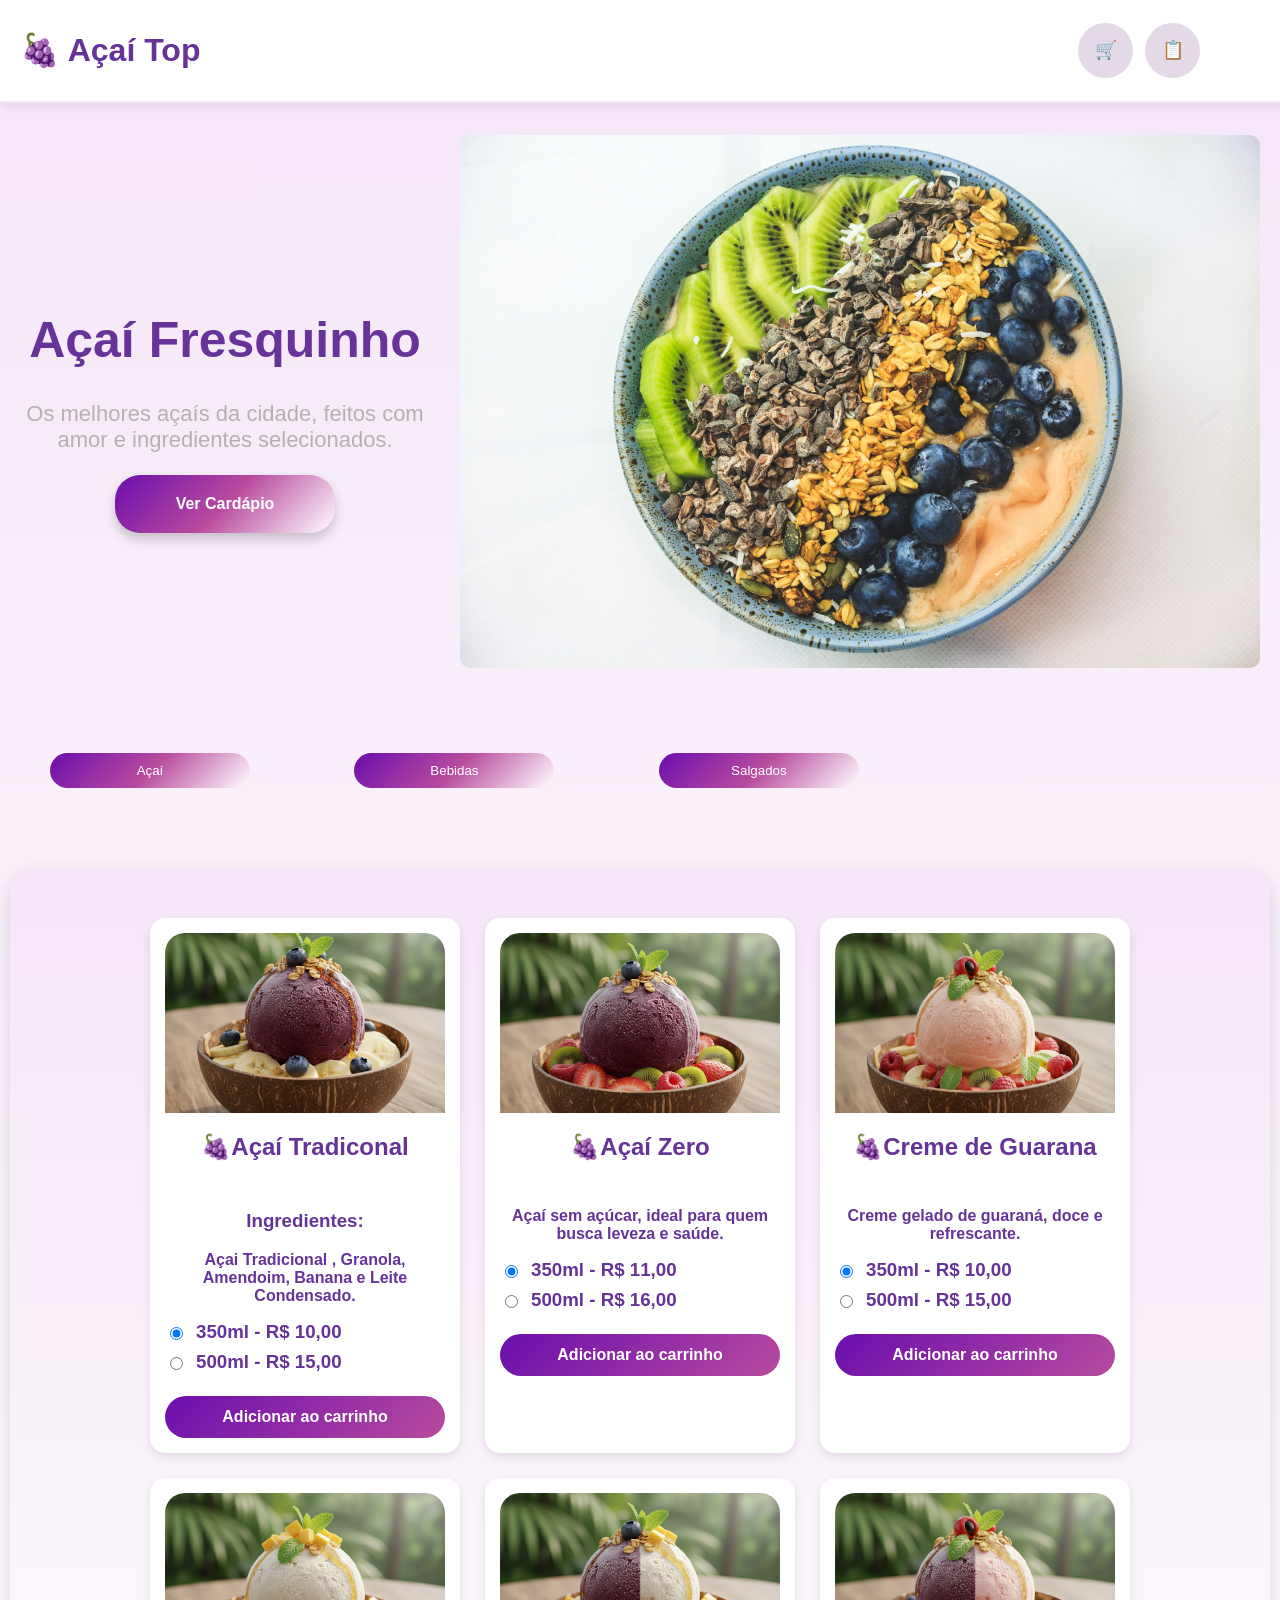
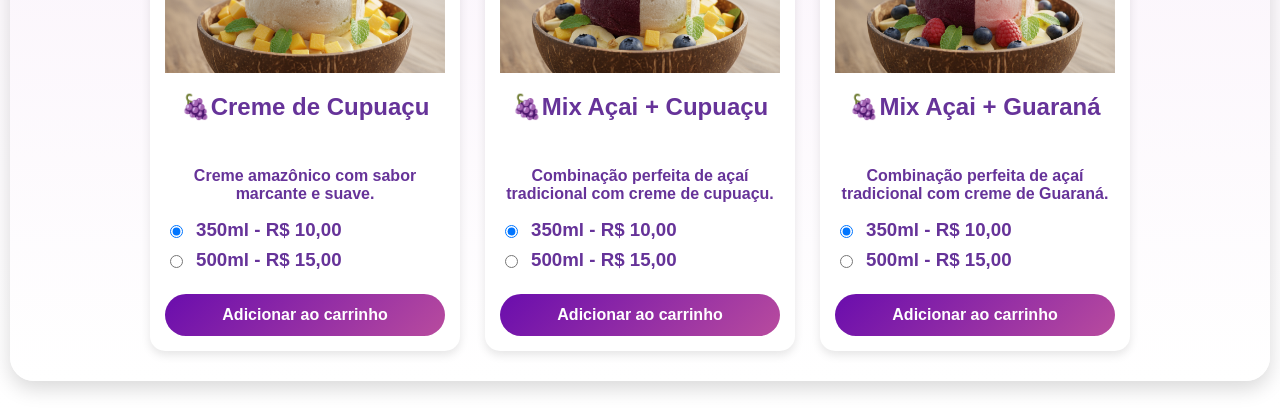
==== index.html @ 395ba673 "cod" ====
<!DOCTYPE html>
<html lang="pt-BR">
<head>
    <meta charset="UTF-8">
    <meta name="viewport" content="width=device-width, initial-scale=1.0">
    <title>Açaí Top</title>

    <!-- CSS -->
    <link rel="stylesheet" href="style.css">
</head>
<body>

    <!-- TOPO -->
    <header id="topo">
        <h1 class="titulo">🍇 Açaí Top</h1>

        <div class="acoes">
            <button>🛒</button>
            <button>📋</button>
        </div>
    </header>

    <!-- CORPO PRINCIPAL -->
    <section class="corpo">
        <div class="texto">
            <h2>Açaí Fresquinho</h2>
            <p>Os melhores açaís da cidade, feitos com amor e ingredientes selecionados.</p>
            <a href="#cardapio-acai" class="vercardapio">
                <button class="vercardapio">Ver Cardápio</button>
            </a>
        </div>

        <img src="img/açai.jpeg" alt="Foto de tigela de Açaí">
    </section>

    <!-- BOTÕES DE CATEGORIA -->
    <section class="buts">
        <button class="but1" id="btn-acai">Açaí</button>
        <button class="but2">Bebidas</button>
        <button class="but3">Salgados</button>
    </section>

    <!-- CARDÁPIO DE AÇAÍ -->
    <section id="cardapio-acai" class="cardapio">

    <!-- Container geral -->
    <div class="lista-acai">   

        <!--Açai tradicional-->
        <div class="acai-item">
        <!--Imagem no Topo-->
            <div class="cardapio-img">
                <img src="img/açaiC.png" alt="Açaí Tradicional">
            </div>

            <h2>🍇Açaí Tradiconal</h2>

            <div class="item">
                <div class="info">
                    <h3>Ingredientes:</h3>
                    <p>Açai Tradicional , Granola, Amendoim, Banana e Leite Condensado.</p>
                    
                    <div class="tamanhos">
                        <label class="opcao-tamanho">
                            <input type="radio" name="tradicional" value="350ml - R$ 10,00" checked>
                            <h3>350ml - R$ 10,00</h3>
                        </label>

                        <label class="opcao-tamanho">
                            <input type="radio" name="tradicional" value="500ml - R$ 15,00">
                            <h3>500ml - R$ 15,00</h3>
                        </label>

                        <button onclick="adicionarCarrinho()">Adicionar ao carrinho</button>
                    </div>
                </div>
            </div>
        </div>

    <!-- Açai zero -->
        <div class="acai-item">
        <!--Imagem no Topo-->
            <div class="cardapio-img">
                <img src="img/acai-zero.png" alt="Açaí zero">
            </div>

            <h2>🍇Açaí Zero</h2>

            <div class="item">
                <div class="info">
                    <p>Açaí sem açúcar, ideal para quem busca leveza e saúde.</p>
                    
                    <div class="tamanhos">
                        <label class="opcao-tamanho">
                            <input type="radio" name="acai" value="350ml - R$ 11,00" checked>
                            <h3>350ml - R$ 11,00</h3>
                        </label>

                        <label class="opcao-tamanho">
                            <input type="radio" name="acai" value="500ml - R$ 16,00">
                            <h3>500ml - R$ 16,00</h3>
                        </label>

                        <button onclick="adicionarCarrinho()">Adicionar ao carrinho</button>
                    </div>
                </div>
            </div>
        </div>

    <!--Creme de Guaraná-->
        <div class="acai-item">
        <!--Imagem no Topo-->
            <div class="cardapio-img">
                <img src="img/guarana.png" alt="--Creme de Guaraná">
            </div>

            <h2>🍇Creme de Guarana</h2>

            <div class="item">
                <div class="info">
                    <p>Creme gelado de guaraná, doce e refrescante.</p>
                    
                    <div class="tamanhos">
                        <label class="opcao-tamanho">
                            <input type="radio" name="guarana" value="350ml - R$ 10,00" checked>
                            <h3>350ml - R$ 10,00</h3>
                        </label>

                        <label class="opcao-tamanho">
                            <input type="radio" name="guarana" value="500ml - R$ 15,00">
                            <h3>500ml - R$ 15,00</h3>
                        </label>

                        <button onclick="adicionarCarrinho()">Adicionar ao carrinho</button>
                    </div>
                </div>
            </div>
        </div>
    <!--Creme de Cupuaçu-->
        <div class="acai-item">
        <!--Imagem no Topo-->
            <div class="cardapio-img">
                <img src="img/cupuaçu.png" alt="--Creme de Cupuaçu">
            </div>

            <h2>🍇Creme de Cupuaçu</h2>

            <div class="item">
                <div class="info">
                    <p>Creme amazônico com sabor marcante e suave.</p>
                    
                    <div class="tamanhos">
                        <label class="opcao-tamanho">
                            <input type="radio" name="cupuaçu" value="350ml - R$ 10,00" checked>
                            <h3>350ml - R$ 10,00</h3>
                        </label>

                        <label class="opcao-tamanho">
                            <input type="radio" name="cupuaçu" value="500ml - R$ 15,00">
                            <h3>500ml - R$ 15,00</h3>
                        </label>

                        <button onclick="adicionarCarrinho()">Adicionar ao carrinho</button>
                    </div>
                </div>
            </div>
        </div>

        <!--Açai + Cupuaçu-->
         <div class="acai-item">
            <!--Imagem no Topo-->
            <div class="cardapio-img">
                <img src="img/acai-cupuacu.png" alt="Açai mais Cupuaçu">
            </div>

            <h2>🍇Mix Açai + Cupuaçu</h2>

            <div class="item">
                <div class="info">
                    <p>Combinação perfeita de açaí tradicional com creme de cupuaçu.</p>
                    
                    <div class="tamanhos">
                        <label class="opcao-tamanho">
                            <input type="radio" name="acai-cupuacu" value="350ml - R$ 10,00" checked>
                            <h3>350ml - R$ 10,00</h3>
                        </label>

                        <label class="opcao-tamanho">
                            <input type="radio" name="acai-cupuacu" value="500ml - R$ 15,00">
                            <h3>500ml - R$ 15,00</h3>
                        </label>

                        <button onclick="adicionarCarrinho()">Adicionar ao carrinho</button>
                    </div>
                </div>
            </div>
        </div>

        <!--Açai + guaraná-->
        <div class="acai-item">
            <!--Imagem no Topo-->
            <div class="cardapio-img">
                <img src="img/acai-guarana.png" alt="Açai mais Guaraná">
            </div>

            <h2>🍇Mix Açai + Guaraná</h2>

            <div class="item">
                <div class="info">
                    <p>Combinação perfeita de açaí tradicional com creme de Guaraná.</p>
                    
                    <div class="tamanhos">
                        <label class="opcao-tamanho">
                            <input type="radio" name="acai-guarana" value="350ml - R$ 10,00" checked>
                            <h3>350ml - R$ 10,00</h3>
                        </label>

                        <label class="opcao-tamanho">
                            <input type="radio" name="acai-guarana" value="500ml - R$ 15,00">
                            <h3>500ml - R$ 15,00</h3>
                        </label>

                        <button onclick="adicionarCarrinho()">Adicionar ao carrinho</button>
                         </div>
                    </div>
                </div>
            </div>
         </div> 
    </section>

    <!-- JS -->
    <script src="scripts.js"></script>
</body>
</html>
---- style.css ----
body{
  margin: 0;
  padding: 0;
  font-family: Arial, Helvetica, sans-serif;
  background: linear-gradient(
        180deg,
        #f5e6f7,   /* Roxo claro */
        #ffffff   /* Branco */
    );
 }

 html {
    scroll-behavior: smooth;
}

.titulo{
    color: #663399;
    font-family: Helvetica, sans-serif;
}

/* Estiliza o topo (cabeçalho) do site */
#topo{
   
   display: flex;  /*alinhar os elementos */
   justify-content:space-between; /* Um item à esquerda e outro à direita */
   align-items: center; /* Centraliza os itens verticalmente */
   width: 100%; /* Para ocupar toda a largura da tela */
   position: fixed;  /* Mantém o topo fixo ao rolar a página */
   background-color: #ffffff;  /* Fundo branco */
   top:0;  /* Fixa no topo da tela */
   z-index: 1; /* Garante que fique acima do conteúdo */
   padding: 10px 20px;  /* Espaçamento interno vertical e lateral */
   border-bottom: 2px solid #f0e6f5; /*criar borda a baixo do elemento*/
   box-shadow: 0 2px 10px rgba(0,0,0,0.1); /*cria sombra ao redor do elemento*/
}

/* Agrupa os botões do carrinho e pedidos */
.acoes {
    display: flex;  /* Deixa os botões lado a lado */
    gap: 12px;  /* Espaço entre os botões */
    margin-right: 100px; /* Afasta os botões da borda direita */

}

/* Estiliza os botões do carrinho e pedidos */
.acoes button {
  border: none; /* Remove a borda preta */
  border-radius: 50%;  /* Deixa os botões redondos */
  width: 55px;  /* Largura do botão */
  height: 55px; /* Altura do botão */
  font-size: 18px;  /* Tamanho do ícone/emoji */
  background-color: rgba(226, 216, 231, 0.959);
}

/*ajuste para celular*/
@media (max-width: 768px) {
  .corpo {
    flex-direction: column;
  }
}

.corpo{
    margin-top: 100px; /* Afasta do topo fixo */
    padding: 20px;
    display: flex;  /* Coloca texto e imagem lado a lado */
    align-items: center;  /* Centraliza verticalmente */
    justify-content: center;/* Centraliza horizontalmente */
     gap: 30px; /* Espaço entre texto e imagem */
}

.corpo img {
    width: 100%; /* Faz a imagem ocupar 100% da largura do container */
    max-width: 800px;  /* Limita o tamanho máximo da imagem */
    display: block; /* Remove espaços extras e permite centralização */
    margin: 15px auto; /* Espaço em cima/baixo e centraliza horizontalmente */
    border-radius: 10px; /* Deixa as bordas da imagem arredondadas */
}

.texto {
    display: flex; /* Flexbox no texto */
    flex-direction: column;  /* Um item abaixo do outro */
    align-items: center; /* Centraliza horizontalmente */
    text-align: center; /* Centraliza o texto */
    font-family: Helvetica, sans-serif;
    color: #663399;
}

.corpo h2 {
  font-size: 50px;      /* Aumenta o tamanho da letra */
  font-weight: bold;   /* Deixa o texto mais forte */
  margin-bottom: 10px; /* Espaço abaixo do título */

}

@media (max-width: 768px) {
  .corpo h2 {
    font-size: 26px;
  }
}

.corpo p {
    color: rgb(184, 176, 176);
    font-size: 22px; /* Aumenta o tamanho da letra */
}

/*texto organizado no celular*/
@media (max-width: 768px) {
  .corpo p {
    font-size: 18px;
  }
}

.corpo button{
    border: none; /* Remove a borda preta */
    border-radius: 25px;  /* Deixa os botões arredondados */
    background: linear-gradient(135deg,
        #6a0dad,   /* Roxo */
        #b84b9e,   /* Rosa */
        #ffffff    /* Branco */);

    color: #fff;  /* Texto branco */
    font-size: 16px;
    font-weight: bold;  /* Texto em negrito */
    cursor: pointer;   /* Mãozinha ao passar o mouse */
    box-shadow: 0 6px 12px rgba(0,0,0,0.2); /* Sombra */
    transition: transform 0.2s, box-shadow 0.2s; /* Animação suave */
    padding: 20px 50px;   /* AUMENTA o tamanho do botão */
    min-width: 220px;    /* Largura mínima */
    
}

.buts {
    flex-wrap: wrap; /* Quebra linha no celular */
}

/* Estilo dos botões principais (Açaí, Bebidas e Salgados) */
.but1, .but2, .but3{
    height: 35px;   /* Define a altura do botão */
    width: 200px;   /* Define a largura do botão */
    border-radius: 20px; /* Deixa as bordas arredondadas */

    /* Cria um fundo */
    background: linear-gradient(135deg,
        #6a0dad,   /* Roxo */
        #b84b9e,   /* Rosa */
        #ffffff    /* Branco */);

    border: none;    /* Remove a borda padrão do botão */
    color: #ffffff; /* Cor do texto (branco) */
    margin: 50px;  /* Espaçamento externo ao redor do botão */
    cursor: pointer;  /* Muda o cursor para "mãozinha" ao passar o mouse */
}

/* Efeito quando o mouse passa por cima dos botões */

.corpo button:hover,
.but1:hover,
.but2:hover,
.but3:hover {

    transform: scale(1.05); /*Aumenta o tamanho do botão*/
    box-shadow: 0 10px 18px rgba(0,0,0,0.25); /*Cria uma sombra mais forte ao passar o mouse*/
}

/* Estilo da área do cardápio */

.cardapio {
    width: 100%;
    margin-top: 30px;   /* Espaço acima do cardápio */
    padding: 30px;   /* Espaço interno (respiro) */
    max-width: 1200px;    /* Largura máxima do cardápio */
    background-color: #ffffff;  /* Fundo branco */
    border-radius: 24px;    /* Bordas arredondadas */
    box-shadow: 0 8px 20px rgba(0,0,0,0.15);    /* Sombra suave ao redor do cardápio */
    margin: 30px auto;

     background: linear-gradient(
        180deg,
        #f5e6f7,   /* Roxo claro */
        #ffffff   /* Branco */
    );
}

/* Título do cardápio */

.cardapio h2 {
    text-align: center; /* Centraliza o texto */
    color: #663399;  /* Cor roxa */
    margin-bottom: 30px;     /* Espaço abaixo do título */
}

/* Container do item (imagem + informações) */
.item {
    display: flex;  /* Organiza os elementos lado a lado */
    gap: 30px;   /* Espaço entre imagem e texto */
    flex-wrap: wrap; /* Permite quebrar linha em telas pequenas */
}

/* Imagem do produto */
.item img {
    width: 280px; /* Largura da imagem */
    border-radius: 15px;   /* Bordas arredondadas da imagem */
}

/* Texto das opções (350ml / 500ml) */
.tamanhos {
    display: flex; /* Usa flexbox */
    flex-direction: column; /* Organiza os itens em coluna */
    gap: 8px;   /* Espaço entre as opções */
    text-align: left;   /* Alinha o texto à esquerda */
}

.tamanhos label {
    font-size: 16px;  /* Tamanho da fonte */
    color: #663399;  /* Cor roxa */
    cursor: pointer;  /* Mãozinha ao passar o mouse */
}

/* Botão "Adicionar ao carrinho" */ 

.tamanhos button {
    margin-top: 15px; /* Espaço acima do botão */
    border: none; /* Remove borda padrão */
    border-radius: 25px; /* Bordas bem arredondadas */
    padding: 12px 25px;  /* Espaçamento interno */

    /* Fundo em degradê roxo/rosa */
    background: linear-gradient(135deg, #6a0dad, #b84b9e);

    color: white;  /* Texto branco */
    font-size: 16px;  /* Tamanho da fonte */
    font-weight: bold; /* Texto em negrito */
    cursor: pointer; /* Mãozinha ao passar o mouse */
}

/* Efeito hover do botão "Adicionar ao carrinho" */

.tamanhos button:hover {
    transform: scale(1.05); /* Aumenta levemente o botão ao passar o mouse */
}

/* Alinha o radio button ao lado do texto */

.opcao-tamanho {
    display: flex; /* Coloca itens lado a lado */
    align-items: center;   /* Centraliza verticalmente */
    gap: 10px;  /* Espaço entre a bolinha e o texto */
}

/* Remove margem padrão do h3 */

.opcao-tamanho h3{
    margin: 0;
}

.cardapio-img {
    width: 100%;    /* Ocupa toda a largura */
    height: 180px;    /* Altura do topo */
    overflow: hidden; /* Corta o excesso da imagem */
    border-radius: 20px 20px 0 0; /* Bordas só em cima */
    
}

.cardapio-img img {
    width: 100%;    /* Estica na horizontal */
    height: 100%;  /* Estica na vertical */
    object-fit: cover; /* Preenche sem distorcer */
    display: block;
    
}

.lista-acai {
    grid-template-columns: repeat(auto-fit, minmax(280px,1fr)); 
    gap: 25px; /*espaço em cima, baixo, esquerda e direita*/
    margin-top: 20px;
    display: flex;
    flex-wrap: wrap;      /* quebra linha */
    justify-content: center;

}

.acai-item {
    width: 280px;  /* controla quantos cabem por linha */
    background-color: #ffffff;
    border-radius: 15px;
    padding: 15px;

    text-align: center;
    color: #663399;
    font-weight: bold;
   
    box-shadow: 0 4px 10px rgba(0,0,0,0.1);
    transition: transform 0.2s;
}


.acai-item:hover {
    transform: scale(1.05);
}

/*ajuste para celular*/
@media (max-width: 768px) {
    .lista-acai {
        grid-template-columns: 1fr;
    }
}
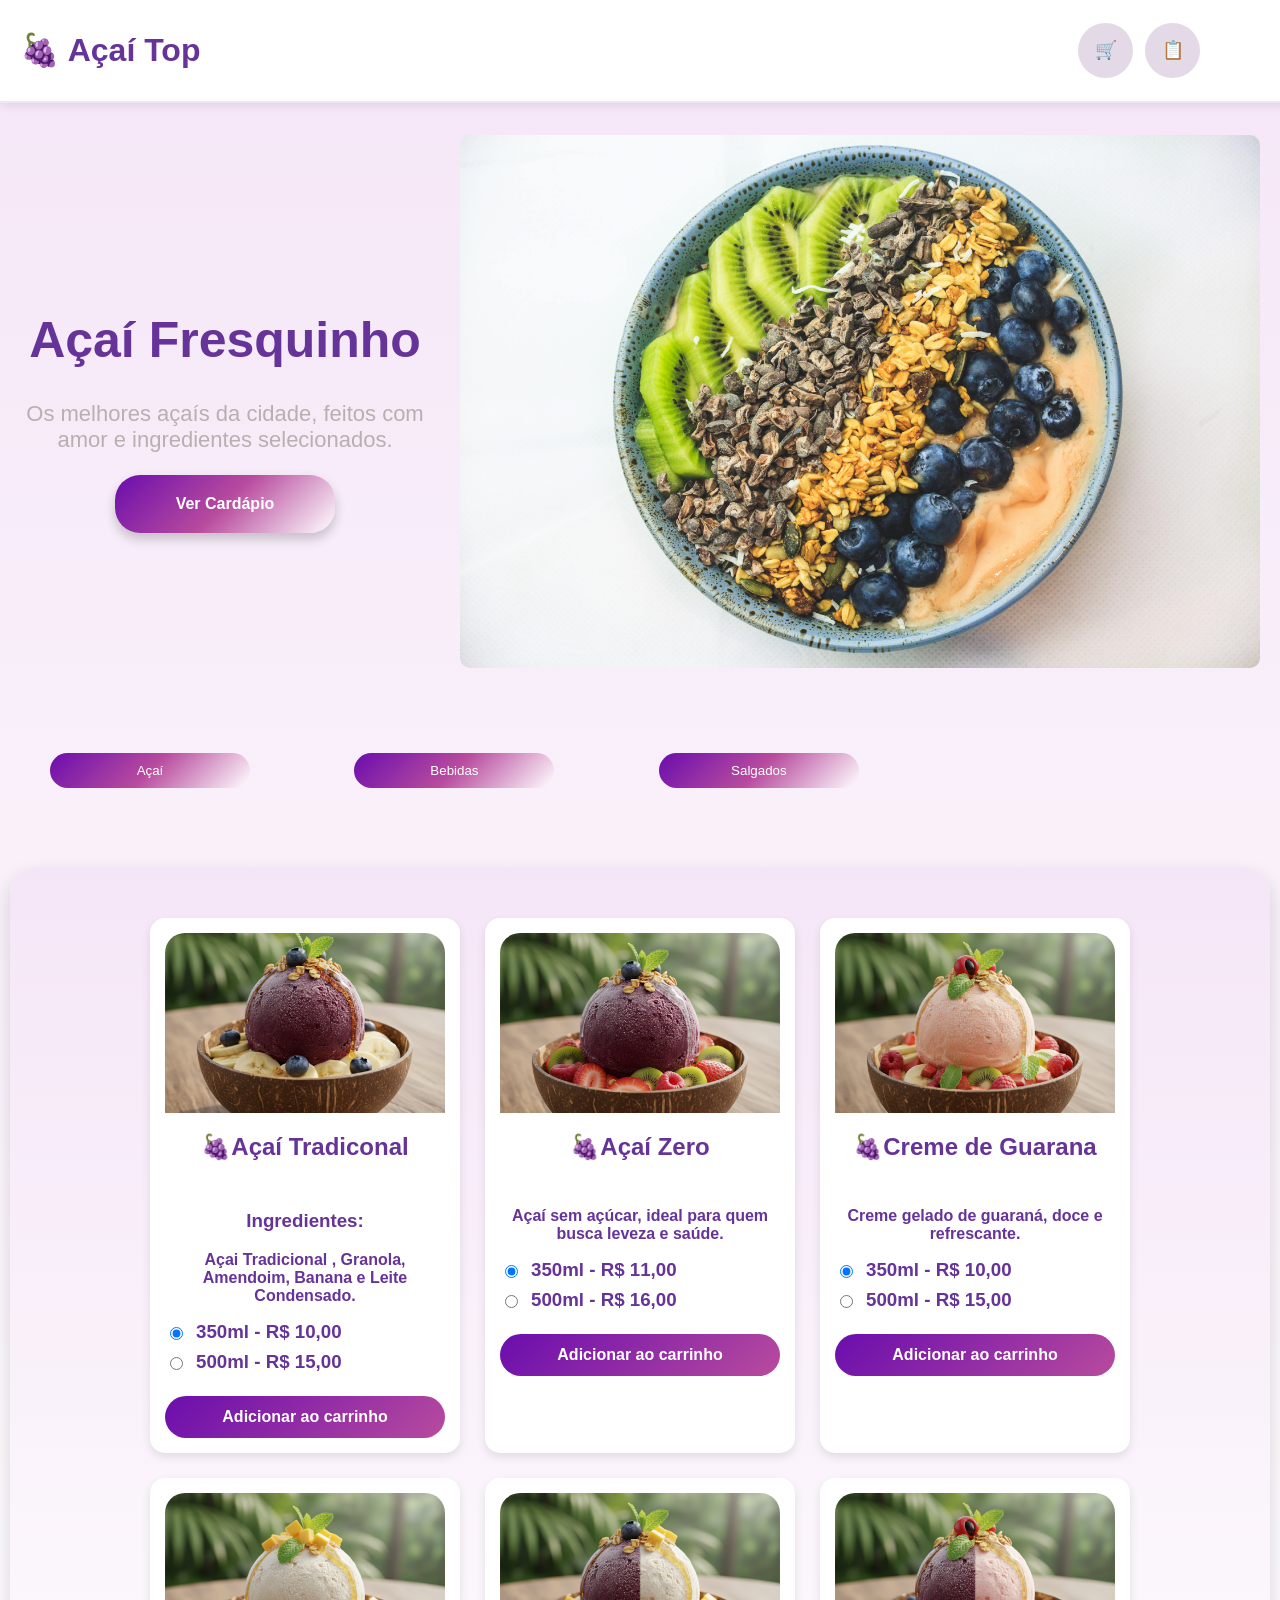
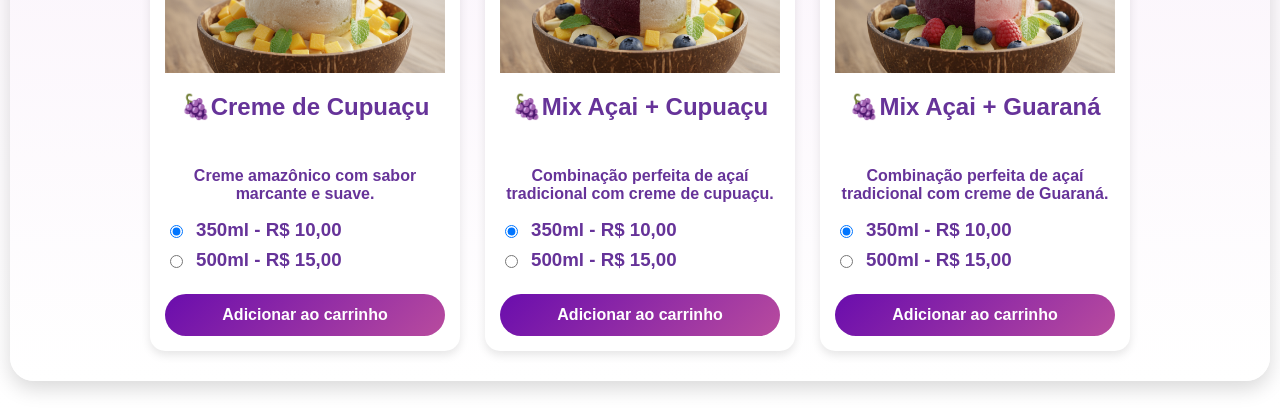
==== commit bdfe9831: "ad" ====
--- a/index.html
+++ b/index.html
@@ -25,9 +25,9 @@
         <div class="texto">
             <h2>Açaí Fresquinho</h2>
             <p>Os melhores açaís da cidade, feitos com amor e ingredientes selecionados.</p>
-            <a href="#cardapio-acai" class="vercardapio">
-                <button class="vercardapio">Ver Cardápio</button>
-            </a>
+          <button id="btn-ver-cardapio" class="vercardapio">
+             Ver Cardápio
+          </button>
         </div>
 
         <img src="img/açai.jpeg" alt="Foto de tigela de Açaí">
@@ -36,7 +36,7 @@
     <!-- BOTÕES DE CATEGORIA -->
     <section class="buts">
         <button class="but1" id="btn-acai">Açaí</button>
-        <button class="but2">Bebidas</button>
+        <button class="but2" id="btn-bebidas">Bebidas</button>
         <button class="but3">Salgados</button>
     </section>
 
@@ -111,7 +111,7 @@
         <div class="acai-item">
         <!--Imagem no Topo-->
             <div class="cardapio-img">
-                <img src="img/guarana.png" alt="--Creme de Guaraná">
+                <img src="img/creme-guarana.png" alt="--Creme de Guaraná">
             </div>
 
             <h2>🍇Creme de Guarana</h2>
@@ -225,8 +225,180 @@
                     </div>
                 </div>
             </div>
-         </div> 
     </section>
+    
+<!-- CARDÁPIO DE BEBIDAS -->
+<section id="cardapio-bebidas" class="cardapio" style="display: none;">
+
+    <h2>🥤 Bebidas</h2>
+
+    <div class="lista-acai">
+
+        <!-- Coca-Cola -->
+        <div class="acai-item">
+            <div class="cardapio-img">
+                <img src="img/coca.png" alt="Coca-Cola">
+            </div>
+
+            <h2>🥤 Coca-Cola</h2>
+
+            <div class="tamanhos">
+                <label class="opcao-tamanho">
+                    <input type="radio" name="coca" value="Coca-Cola - R$ 6,00" checked>
+                    <h3>Coca-Cola - R$ 6,00</h3>
+                </label>
+                
+                <button onclick="adicionarCarrinhoBebida('coca')">
+                    Adicionar ao carrinho
+                </button>
+            </div>
+        </div>
+
+         <!-- Guaraná -->
+          <div class="acai-item">
+            <div class="cardapio-img">
+                <img src="img/guarana.png" alt="Guaraná">
+            </div>
+
+            <h2>Guaraná</h2>
+
+            <div class="tamanhos">
+                 <label class="opcao-tamanho">
+                    <input type="radio" name="guarana-bebida" value="Guaraná - R$ 6,00">
+                    <h3>Lata 350ml- R$ 6,00</h3>
+                </label>
+
+                <button onclick="adicionarCarrinhoBebida('guarana-bebida')">
+                    Adicionar ao carrinho
+                </button>
+            </div>
+          </div>
+
+        <!-- Fanta Uva -->
+          <div class="acai-item">
+                <div class="cardapio-img">
+                    <img src="img/fanta-uva.png" alt="Fanta Uva">
+                </div>
+          
+
+          <h2>Fanta Uva</h2>
+
+          <div class="tamanhos">
+              <label class="opcao-tamanho">
+                    <input type="radio" name="fanta" value="Fanta Uva - R$ 6,00">
+                    <h3>Fanta Uva - R$ 6,00</h3>
+                </label>
+
+                <button onclick="adicionarCarrinhoBebida('fanta')">
+                    Adicionar ao carrinho
+                </button>
+            </div>
+        </div>
+
+        <!-- Pepsi -->
+        <div class="acai-item">
+            <div class="cardapio-img">
+                <img src="img/pepsi.png" alt="Pepsi">
+            </div>
+
+            <h2>Pepsi</h2>
+
+            <div class="tamanhos">
+                <label class="opcao-tamanho">
+                    <input type="radio" name="refrigerante" value="Pepsi - R$ 6,00">
+                    <h3>Pepsi - R$ 6,00</h3>
+                </label>
+
+                <button onclick="adicionarCarrinhoBebida('pepsi')">
+                    Adicionar ao carrinho
+                </button>
+            </div>
+        </div>
+
+    
+    <!-- Suco de Manga -->
+        <div class="acai-item">
+            <div class="cardapio-img">
+                <img src="img/manga.png" alt="Suco de Manga">
+            </div>
+
+            <h2>Suco de Manga</h2>
+
+            <div class="tamanhos">
+                <label class="opcao-tamanho">
+                    <input type="radio" name="manga" value="Suco de Manga - R$ 8,00" checked>
+                    <h3>300ml - R$ 8,00</h3>
+                </label>
+
+                <button onclick="adicionarCarrinhoBebida('manga')">
+                    Adicionar ao carrinho
+                </button>
+            </div>
+        </div>
+
+        <!-- Suco de Goiaba -->
+        <div class="acai-item">
+            <div class="cardapio-img">
+                <img src="img/goiaba.png" alt="Suco de Goiaba">
+            </div>
+
+            <h2>Suco de Goiaba</h2>
+
+            <div class="tamanhos">
+                <label class="opcao-tamanho">
+                    <input type="radio" name="goiaba" value="Suco de Goiaba - R$ 8,00" checked>
+                    <h3>300ml - R$ 8,00</h3>
+                </label>
+
+                <button onclick="adicionarCarrinhoBebida('goiaba')">
+                    Adicionar ao carrinho
+                </button>
+            </div>
+        </div>
+
+        <!-- Suco de Maracujá -->
+        <div class="acai-item">
+            <div class="cardapio-img">
+                <img src="img/maracuja.png" alt="Suco de Maracujá">
+            </div>
+
+            <h2>Suco de Maracujá</h2>
+
+            <div class="tamanhos">
+                <label class="opcao-tamanho">
+                    <input type="radio" name="maracuja" value="Suco de Maracujá - R$ 8,00" checked>
+                    <h3>300ml - R$ 8,00</h3>
+                </label>
+
+                <button onclick="adicionarCarrinhoBebida('maracuja')">
+                    Adicionar ao carrinho
+                </button>
+            </div>
+        </div>
+
+        <!-- Suco de Acerola -->
+        <div class="acai-item">
+            <div class="cardapio-img">
+                <img src="img/acerola.png" alt="Suco de Acerola">
+            </div>
+
+            <h2>Suco de Acerola</h2>
+
+            <div class="tamanhos">
+                <label class="opcao-tamanho">
+                    <input type="radio" name="acerola" value="Suco de Acerola - R$ 8,00" checked>
+                    <h3>300ml - R$ 8,00</h3>
+                </label>
+
+                <button onclick="adicionarCarrinhoBebida('acerola')">
+                    Adicionar ao carrinho
+                </button>
+            </div>
+        </div>
+    </div>
+</section>
+
+    
 
     <!-- JS -->
     <script src="scripts.js"></script>
--- a/style.css
+++ b/style.css
@@ -270,7 +270,6 @@
 }
 
 .lista-acai {
-    grid-template-columns: repeat(auto-fit, minmax(280px,1fr)); 
     gap: 25px; /*espaço em cima, baixo, esquerda e direita*/
     margin-top: 20px;
     display: flex;
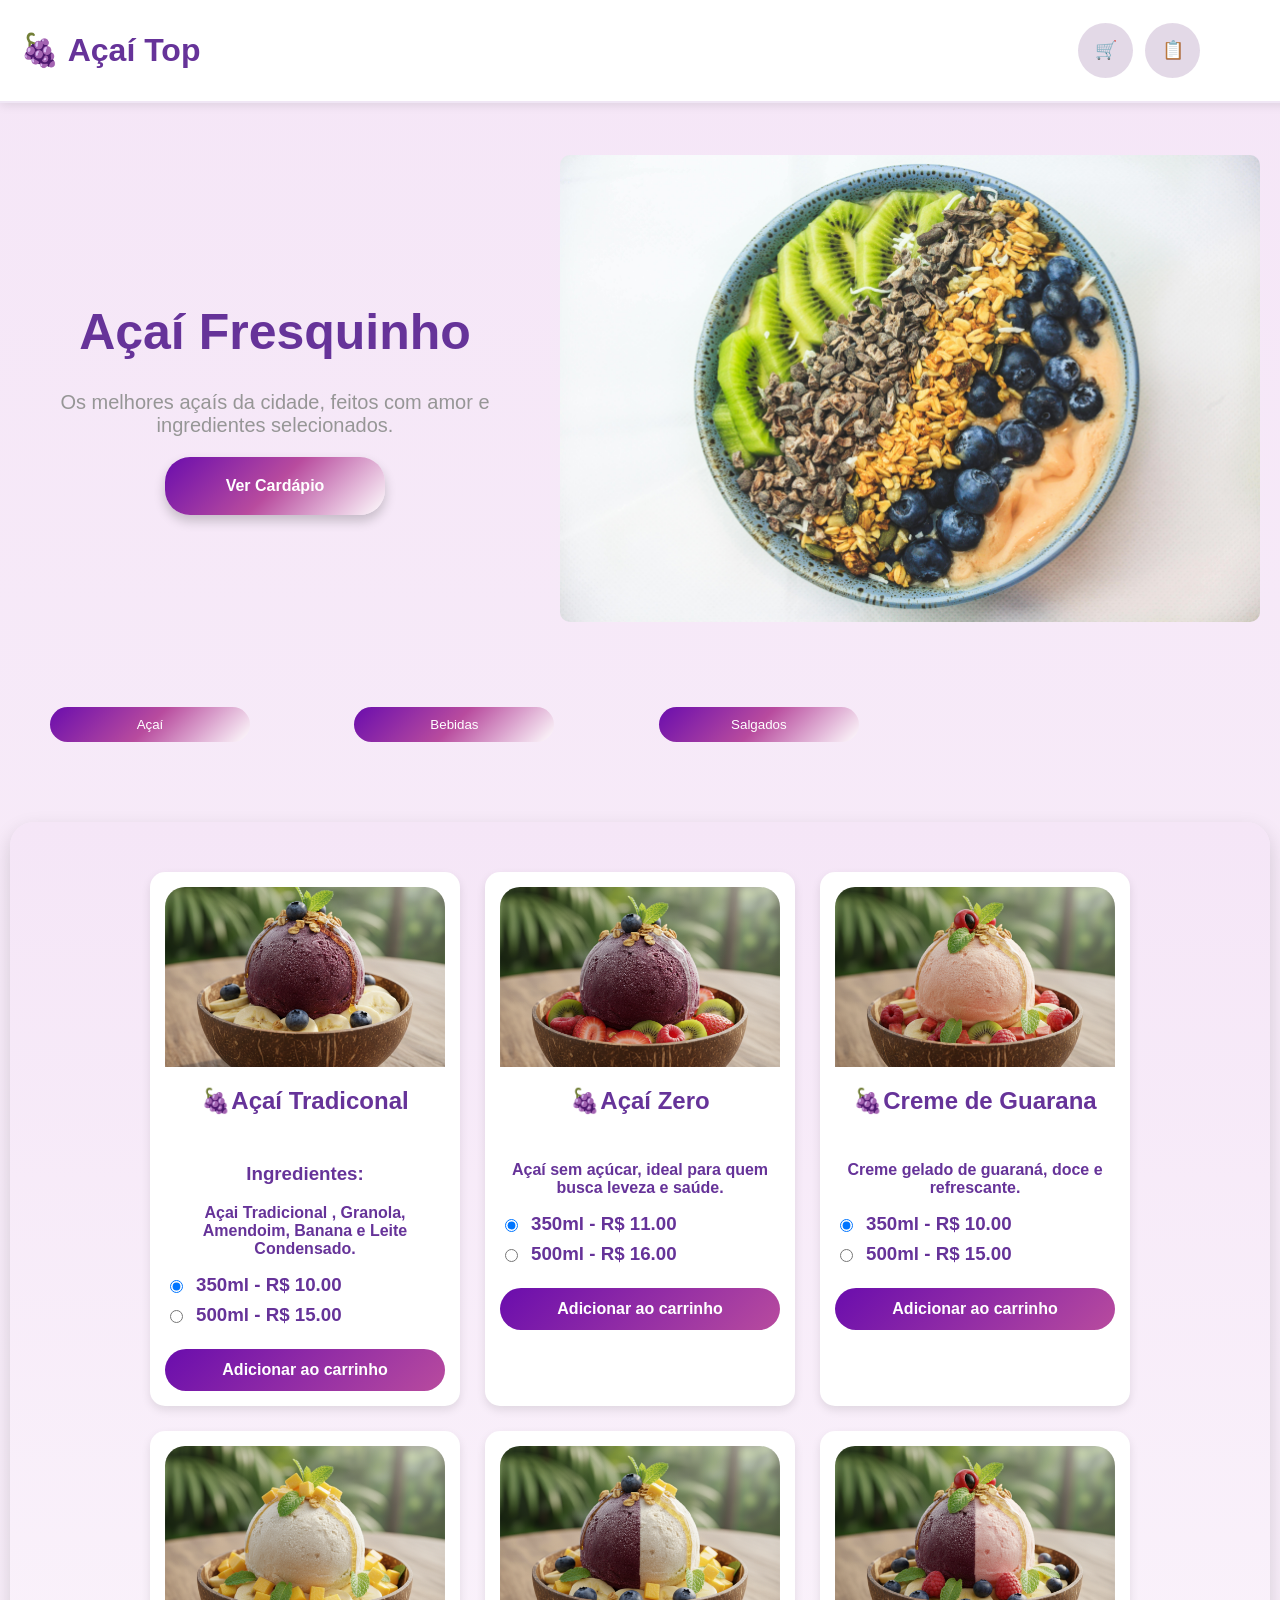
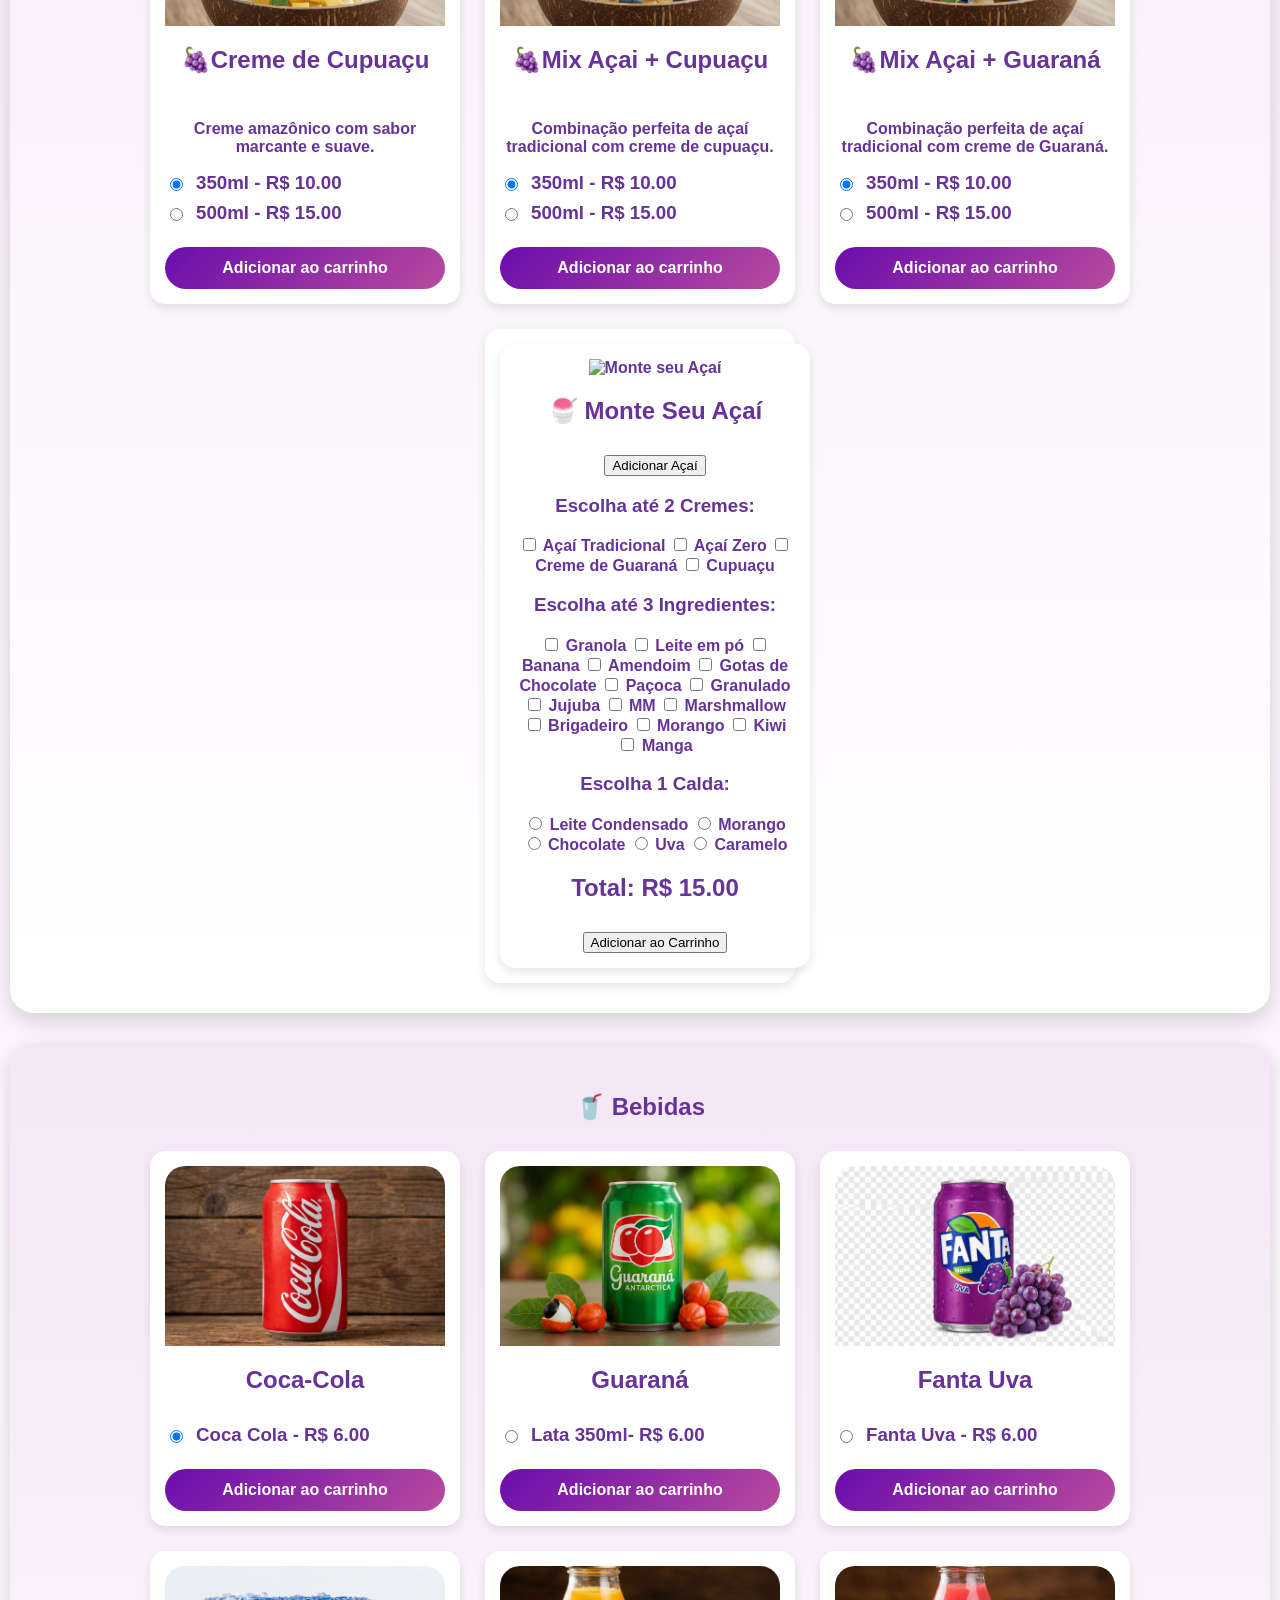
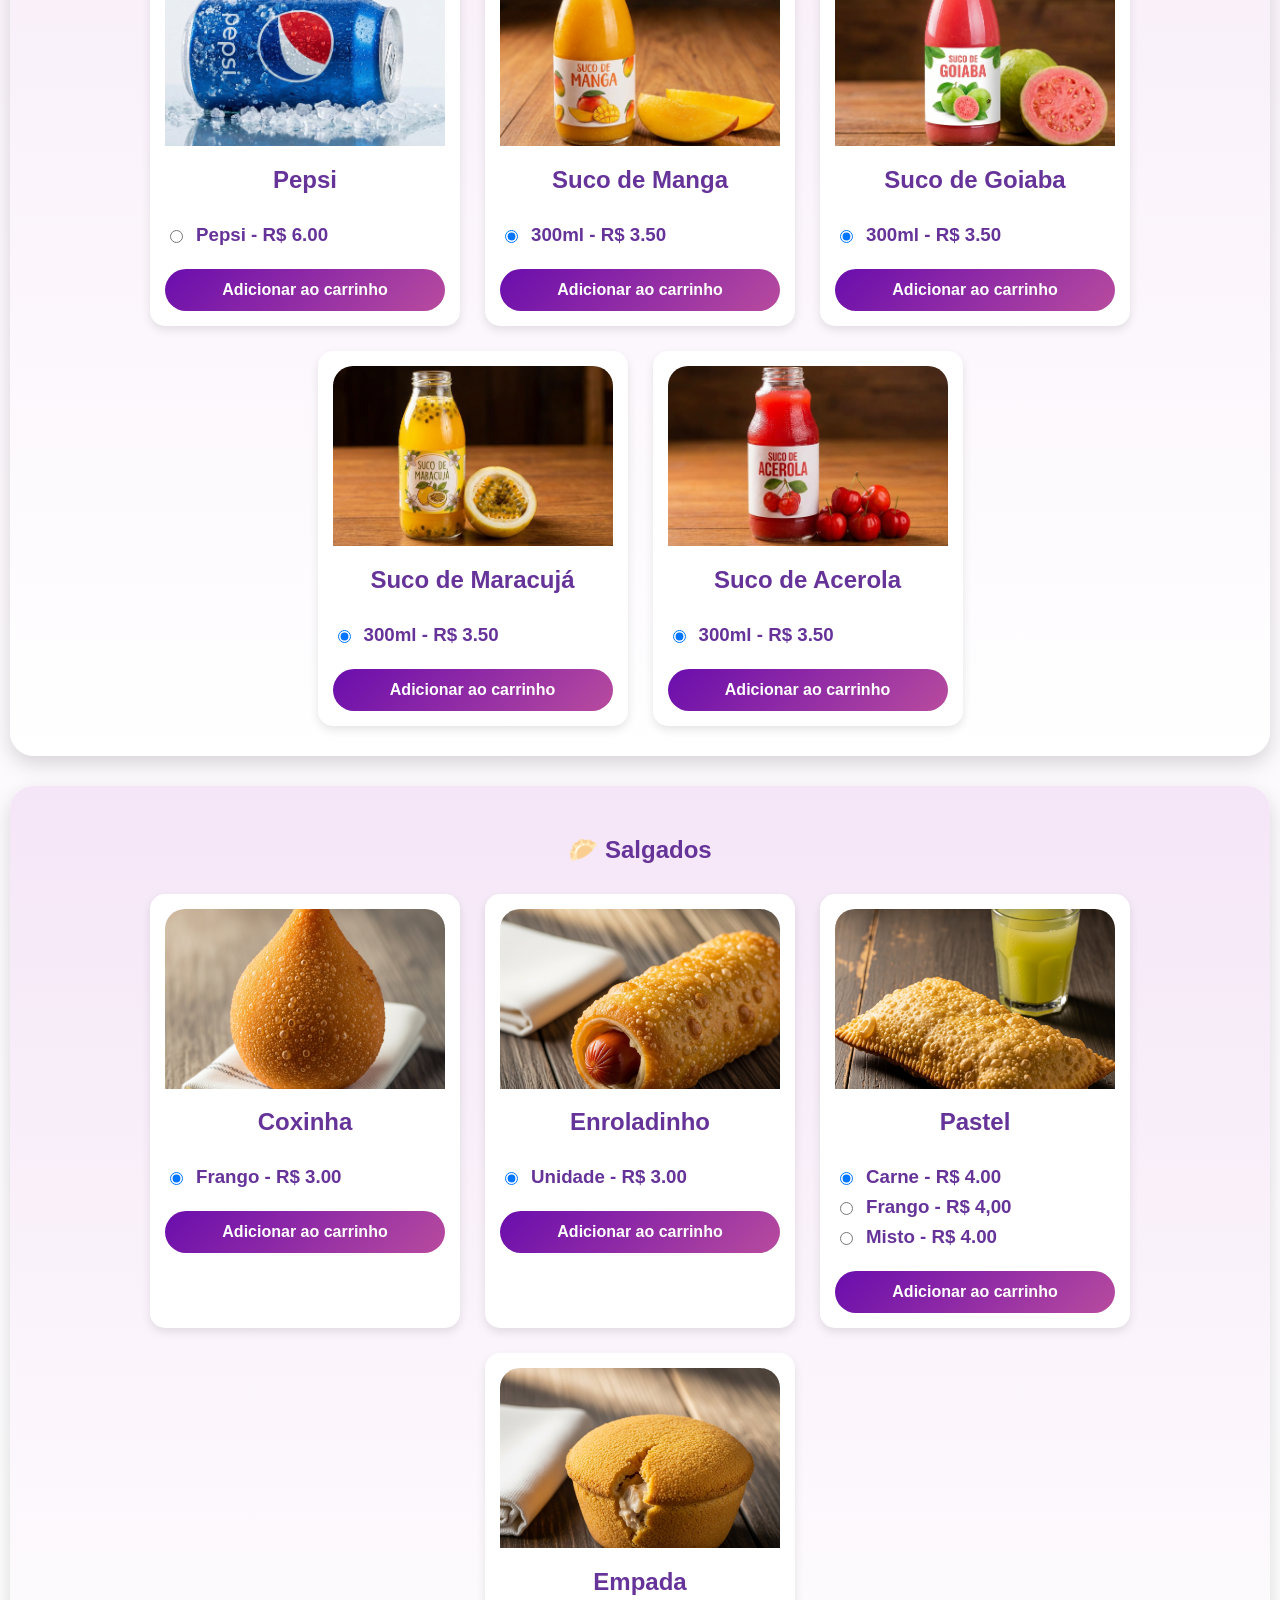
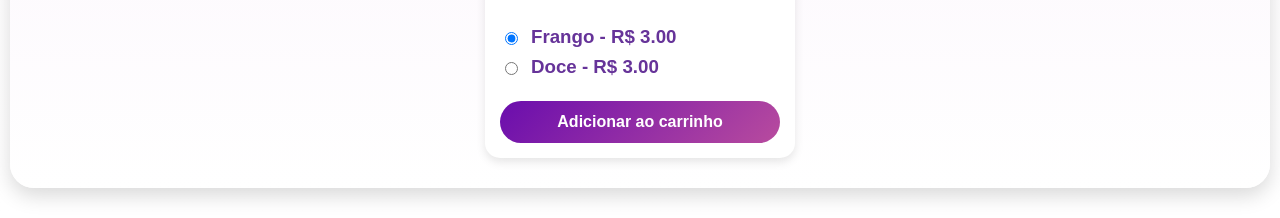
==== commit 9f3fd92d: "ad" ====
--- a/index.html
+++ b/index.html
@@ -15,7 +15,7 @@
         <h1 class="titulo">🍇 Açaí Top</h1>
 
         <div class="acoes">
-            <button>🛒</button>
+           <a href="carrinho.html" class="bnt-carrinho"><button>🛒</button></a>
             <button>📋</button>
         </div>
     </header>
@@ -25,9 +25,10 @@
         <div class="texto">
             <h2>Açaí Fresquinho</h2>
             <p>Os melhores açaís da cidade, feitos com amor e ingredientes selecionados.</p>
-          <button id="btn-ver-cardapio" class="vercardapio">
-             Ver Cardápio
-          </button>
+         <button id="btn-ver-cardapio">
+            Ver Cardápio
+        </button>
+
         </div>
 
         <img src="img/açai.jpeg" alt="Foto de tigela de Açaí">
@@ -37,7 +38,7 @@
     <section class="buts">
         <button class="but1" id="btn-acai">Açaí</button>
         <button class="but2" id="btn-bebidas">Bebidas</button>
-        <button class="but3">Salgados</button>
+       <button class="but3" id="btn-salgados">Salgados</button>
     </section>
 
     <!-- CARDÁPIO DE AÇAÍ -->
@@ -47,7 +48,7 @@
     <div class="lista-acai">   
 
         <!--Açai tradicional-->
-        <div class="acai-item">
+        <div class="produto-item">
         <!--Imagem no Topo-->
             <div class="cardapio-img">
                 <img src="img/açaiC.png" alt="Açaí Tradicional">
@@ -62,23 +63,23 @@
                     
                     <div class="tamanhos">
                         <label class="opcao-tamanho">
-                            <input type="radio" name="tradicional" value="350ml - R$ 10,00" checked>
-                            <h3>350ml - R$ 10,00</h3>
-                        </label>
-
-                        <label class="opcao-tamanho">
-                            <input type="radio" name="tradicional" value="500ml - R$ 15,00">
-                            <h3>500ml - R$ 15,00</h3>
-                        </label>
-
-                        <button onclick="adicionarCarrinho()">Adicionar ao carrinho</button>
+                            <input type="radio" name="tradicional" value="350ml - R$ 10.00" checked>
+                            <h3>350ml - R$ 10.00</h3>
+                        </label>
+
+                        <label class="opcao-tamanho">
+                            <input type="radio" name="tradicional" value="500ml - R$ 15.00">
+                            <h3>500ml - R$ 15.00</h3>
+                        </label>
+
+                        <button onclick="adicionarCarrinho(this)">Adicionar ao carrinho</button>
                     </div>
                 </div>
             </div>
         </div>
 
     <!-- Açai zero -->
-        <div class="acai-item">
+        <div class="produto-item">
         <!--Imagem no Topo-->
             <div class="cardapio-img">
                 <img src="img/acai-zero.png" alt="Açaí zero">
@@ -92,23 +93,23 @@
                     
                     <div class="tamanhos">
                         <label class="opcao-tamanho">
-                            <input type="radio" name="acai" value="350ml - R$ 11,00" checked>
-                            <h3>350ml - R$ 11,00</h3>
-                        </label>
-
-                        <label class="opcao-tamanho">
-                            <input type="radio" name="acai" value="500ml - R$ 16,00">
-                            <h3>500ml - R$ 16,00</h3>
-                        </label>
-
-                        <button onclick="adicionarCarrinho()">Adicionar ao carrinho</button>
+                            <input type="radio" name="acai" value="350ml - R$ 11.00" checked>
+                            <h3>350ml - R$ 11.00</h3>
+                        </label>
+
+                        <label class="opcao-tamanho">
+                            <input type="radio" name="acai" value="500ml - R$ 16.00">
+                            <h3>500ml - R$ 16.00</h3>
+                        </label>
+
+                        <button onclick="adicionarCarrinho(this)">Adicionar ao carrinho</button>
                     </div>
                 </div>
             </div>
         </div>
 
     <!--Creme de Guaraná-->
-        <div class="acai-item">
+        <div class="produto-item">
         <!--Imagem no Topo-->
             <div class="cardapio-img">
                 <img src="img/creme-guarana.png" alt="--Creme de Guaraná">
@@ -122,22 +123,22 @@
                     
                     <div class="tamanhos">
                         <label class="opcao-tamanho">
-                            <input type="radio" name="guarana" value="350ml - R$ 10,00" checked>
-                            <h3>350ml - R$ 10,00</h3>
-                        </label>
-
-                        <label class="opcao-tamanho">
-                            <input type="radio" name="guarana" value="500ml - R$ 15,00">
-                            <h3>500ml - R$ 15,00</h3>
-                        </label>
-
-                        <button onclick="adicionarCarrinho()">Adicionar ao carrinho</button>
+                            <input type="radio" name="guarana" value="350ml - R$ 10.00" checked>
+                            <h3>350ml - R$ 10.00</h3>
+                        </label>
+
+                        <label class="opcao-tamanho">
+                            <input type="radio" name="guarana" value="500ml - R$ 15.00">
+                            <h3>500ml - R$ 15.00</h3>
+                        </label>
+
+                        <button onclick="adicionarCarrinho(this)">Adicionar ao carrinho</button>
                     </div>
                 </div>
             </div>
         </div>
     <!--Creme de Cupuaçu-->
-        <div class="acai-item">
+        <div class="produto-item">
         <!--Imagem no Topo-->
             <div class="cardapio-img">
                 <img src="img/cupuaçu.png" alt="--Creme de Cupuaçu">
@@ -151,23 +152,23 @@
                     
                     <div class="tamanhos">
                         <label class="opcao-tamanho">
-                            <input type="radio" name="cupuaçu" value="350ml - R$ 10,00" checked>
-                            <h3>350ml - R$ 10,00</h3>
-                        </label>
-
-                        <label class="opcao-tamanho">
-                            <input type="radio" name="cupuaçu" value="500ml - R$ 15,00">
-                            <h3>500ml - R$ 15,00</h3>
-                        </label>
-
-                        <button onclick="adicionarCarrinho()">Adicionar ao carrinho</button>
+                            <input type="radio" name="cupuaçu" value="350ml - R$ 10.00" checked>
+                            <h3>350ml - R$ 10.00</h3>
+                        </label>
+
+                        <label class="opcao-tamanho">
+                            <input type="radio" name="cupuaçu" value="500ml - R$ 15.00">
+                            <h3>500ml - R$ 15.00</h3>
+                        </label>
+
+                        <button onclick="adicionarCarrinho(this)">Adicionar ao carrinho</button>
                     </div>
                 </div>
             </div>
         </div>
 
         <!--Açai + Cupuaçu-->
-         <div class="acai-item">
+         <div class="produto-item">
             <!--Imagem no Topo-->
             <div class="cardapio-img">
                 <img src="img/acai-cupuacu.png" alt="Açai mais Cupuaçu">
@@ -181,23 +182,23 @@
                     
                     <div class="tamanhos">
                         <label class="opcao-tamanho">
-                            <input type="radio" name="acai-cupuacu" value="350ml - R$ 10,00" checked>
-                            <h3>350ml - R$ 10,00</h3>
-                        </label>
-
-                        <label class="opcao-tamanho">
-                            <input type="radio" name="acai-cupuacu" value="500ml - R$ 15,00">
-                            <h3>500ml - R$ 15,00</h3>
-                        </label>
-
-                        <button onclick="adicionarCarrinho()">Adicionar ao carrinho</button>
+                            <input type="radio" name="acai-cupuacu" value="350ml - R$ 10.00" checked>
+                            <h3>350ml - R$ 10.00</h3>
+                        </label>
+
+                        <label class="opcao-tamanho">
+                            <input type="radio" name="acai-cupuacu" value="500ml - R$ 15.00">
+                            <h3>500ml - R$ 15.00</h3>
+                        </label>
+
+                        <button onclick="adicionarCarrinho(this)">Adicionar ao carrinho</button>
                     </div>
                 </div>
             </div>
         </div>
 
         <!--Açai + guaraná-->
-        <div class="acai-item">
+        <div class="produto-item">
             <!--Imagem no Topo-->
             <div class="cardapio-img">
                 <img src="img/acai-guarana.png" alt="Açai mais Guaraná">
@@ -211,51 +212,117 @@
                     
                     <div class="tamanhos">
                         <label class="opcao-tamanho">
-                            <input type="radio" name="acai-guarana" value="350ml - R$ 10,00" checked>
-                            <h3>350ml - R$ 10,00</h3>
-                        </label>
-
-                        <label class="opcao-tamanho">
-                            <input type="radio" name="acai-guarana" value="500ml - R$ 15,00">
-                            <h3>500ml - R$ 15,00</h3>
-                        </label>
-
-                        <button onclick="adicionarCarrinho()">Adicionar ao carrinho</button>
+                            <input type="radio" name="acai-guarana" value="350ml - R$ 10.00" checked>
+                            <h3>350ml - R$ 10.00</h3>
+                        </label>
+
+                        <label class="opcao-tamanho">
+                            <input type="radio" name="acai-guarana" value="500ml - R$ 15.00">
+                            <h3>500ml - R$ 15.00</h3>
+                        </label>
+
+                        <button onclick="adicionarCarrinho(this)">Adicionar ao carrinho</button>
                          </div>
                     </div>
                 </div>
             </div>
+
+            <div class="produto-item monte-acai">
+
+<!-- 1 creme → R$ 15
+     2 cremes → R$ 18
+     + 3 ingredientes → +6
+     + calda → +1,50-->
+
+
+   <div class="produto-item monte-acai">
+
+    <img src="imagens/monte-acai.jpg" alt="Monte seu Açaí" class="img-monte">
+
+    <h2>🍧 Monte Seu Açaí</h2>
+
+    <button class="btn-mostrar-opcoes" onclick="toggleMonteAcai()">
+        Adicionar Açaí
+    </button>
+
+    <div id="opcoes-monte-acai" class="opcoes-monte">
+
+        <h3>Escolha até 2 Cremes:</h3>
+        <div class="opcoes">
+            <label><input type="checkbox" class="creme" value="Açaí Tradicional"> Açaí Tradicional</label>
+            <label><input type="checkbox" class="creme" value="Açaí Zero"> Açaí Zero</label>
+            <label><input type="checkbox" class="creme" value="Creme de Guaraná"> Creme de Guaraná</label>
+            <label><input type="checkbox" class="creme" value="Cupuaçu"> Cupuaçu</label>
+        </div>
+
+        <h3>Escolha até 3 Ingredientes:</h3>
+        <div class="opcoes">
+            <label><input type="checkbox" class="ingrediente" value="Granola"> Granola</label>
+            <label><input type="checkbox" class="ingrediente" value="Leite em pó"> Leite em pó</label>
+            <label><input type="checkbox" class="ingrediente" value="Banana"> Banana</label>
+            <label><input type="checkbox" class="ingrediente" value="Amendoim"> Amendoim</label>
+            <label><input type="checkbox" class="ingrediente" value="Gotas de Chocolate"> Gotas de Chocolate</label>
+            <label><input type="checkbox" class="ingrediente" value="Paçoca"> Paçoca</label>
+            <label><input type="checkbox" class="ingrediente" value="Granulado"> Granulado</label>
+            <label><input type="checkbox" class="ingrediente" value="Jujuba"> Jujuba</label>
+            <label><input type="checkbox" class="ingrediente" value="MM"> MM</label>
+            <label><input type="checkbox" class="ingrediente" value="Marshmallow"> Marshmallow</label>
+            <label><input type="checkbox" class="ingrediente" value="Brigadeiro"> Brigadeiro</label>
+            <label><input type="checkbox" class="ingrediente" value="Morango"> Morango</label>
+            <label><input type="checkbox" class="ingrediente" value="Kiwi"> Kiwi</label>
+            <label><input type="checkbox" class="ingrediente" value="Manga"> Manga</label>
+        </div>
+
+        <h3>Escolha 1 Calda:</h3>
+        <div class="opcoes">
+            <label><input type="radio" name="calda" value="Leite Condensado"> Leite Condensado</label>
+            <label><input type="radio" name="calda" value="Morango"> Morango</label>
+            <label><input type="radio" name="calda" value="Chocolate"> Chocolate</label>
+            <label><input type="radio" name="calda" value="Uva"> Uva</label>
+            <label><input type="radio" name="calda" value="Caramelo"> Caramelo</label>
+        </div>
+
+        <h2>Total: R$ <span id="preco-monte">15.00</span></h2>
+
+        <button onclick="adicionarMonteAcai()" class="btn-finalizar">
+            Adicionar ao Carrinho
+        </button>
+
+    </div>
+</div>
+
+
     </section>
     
 <!-- CARDÁPIO DE BEBIDAS -->
-<section id="cardapio-bebidas" class="cardapio" style="display: none;">
+<section id="cardapio-bebidas" class="cardapio">
 
     <h2>🥤 Bebidas</h2>
 
     <div class="lista-acai">
 
         <!-- Coca-Cola -->
-        <div class="acai-item">
+        <div class="produto-item">
             <div class="cardapio-img">
                 <img src="img/coca.png" alt="Coca-Cola">
             </div>
 
-            <h2>🥤 Coca-Cola</h2>
-
-            <div class="tamanhos">
-                <label class="opcao-tamanho">
-                    <input type="radio" name="coca" value="Coca-Cola - R$ 6,00" checked>
-                    <h3>Coca-Cola - R$ 6,00</h3>
+            <h2>Coca-Cola</h2>
+
+            <div class="tamanhos">
+                <label class="opcao-tamanho">
+                    <input type="radio" name="coca" value="Coca-Cola - R$ 6.00" checked>
+                    <h3>Coca Cola - R$ 6.00</h3>
                 </label>
                 
-                <button onclick="adicionarCarrinhoBebida('coca')">
+                <button onclick="adicionarCarrinho(this)">
                     Adicionar ao carrinho
                 </button>
             </div>
         </div>
 
          <!-- Guaraná -->
-          <div class="acai-item">
+          <div class="produto-item">
             <div class="cardapio-img">
                 <img src="img/guarana.png" alt="Guaraná">
             </div>
@@ -264,18 +331,18 @@
 
             <div class="tamanhos">
                  <label class="opcao-tamanho">
-                    <input type="radio" name="guarana-bebida" value="Guaraná - R$ 6,00">
-                    <h3>Lata 350ml- R$ 6,00</h3>
-                </label>
-
-                <button onclick="adicionarCarrinhoBebida('guarana-bebida')">
+                    <input type="radio" name="guarana-bebida" value="Guaraná - R$ 6.00">
+                    <h3>Lata 350ml- R$ 6.00</h3>
+                </label>
+
+                <button onclick="adicionarCarrinho(this)">
                     Adicionar ao carrinho
                 </button>
             </div>
           </div>
 
         <!-- Fanta Uva -->
-          <div class="acai-item">
+          <div class="produto-item">
                 <div class="cardapio-img">
                     <img src="img/fanta-uva.png" alt="Fanta Uva">
                 </div>
@@ -285,18 +352,18 @@
 
           <div class="tamanhos">
               <label class="opcao-tamanho">
-                    <input type="radio" name="fanta" value="Fanta Uva - R$ 6,00">
-                    <h3>Fanta Uva - R$ 6,00</h3>
-                </label>
-
-                <button onclick="adicionarCarrinhoBebida('fanta')">
+                    <input type="radio" name="fanta" value="Fanta Uva - R$ 6.00">
+                    <h3>Fanta Uva - R$ 6.00</h3>
+                </label>
+
+                <button onclick="adicionarCarrinho(this)">
                     Adicionar ao carrinho
                 </button>
             </div>
         </div>
 
         <!-- Pepsi -->
-        <div class="acai-item">
+        <div class="produto-item">
             <div class="cardapio-img">
                 <img src="img/pepsi.png" alt="Pepsi">
             </div>
@@ -305,11 +372,11 @@
 
             <div class="tamanhos">
                 <label class="opcao-tamanho">
-                    <input type="radio" name="refrigerante" value="Pepsi - R$ 6,00">
-                    <h3>Pepsi - R$ 6,00</h3>
-                </label>
-
-                <button onclick="adicionarCarrinhoBebida('pepsi')">
+                    <input type="radio" name="refrigerante" value="Pepsi - R$ 6.00">
+                    <h3>Pepsi - R$ 6.00</h3>
+                </label>
+
+                <button onclick="adicionarCarrinho(this)">
                     Adicionar ao carrinho
                 </button>
             </div>
@@ -317,7 +384,7 @@
 
     
     <!-- Suco de Manga -->
-        <div class="acai-item">
+        <div class="produto-item">
             <div class="cardapio-img">
                 <img src="img/manga.png" alt="Suco de Manga">
             </div>
@@ -326,18 +393,18 @@
 
             <div class="tamanhos">
                 <label class="opcao-tamanho">
-                    <input type="radio" name="manga" value="Suco de Manga - R$ 8,00" checked>
-                    <h3>300ml - R$ 8,00</h3>
-                </label>
-
-                <button onclick="adicionarCarrinhoBebida('manga')">
+                    <input type="radio" name="manga" value="Suco de Manga - R$ 3.50" checked>
+                    <h3>300ml - R$ 3.50</h3>
+                </label>
+
+                <button onclick="adicionarCarrinho(this)">
                     Adicionar ao carrinho
                 </button>
             </div>
         </div>
 
         <!-- Suco de Goiaba -->
-        <div class="acai-item">
+        <div class="produto-item">
             <div class="cardapio-img">
                 <img src="img/goiaba.png" alt="Suco de Goiaba">
             </div>
@@ -346,18 +413,18 @@
 
             <div class="tamanhos">
                 <label class="opcao-tamanho">
-                    <input type="radio" name="goiaba" value="Suco de Goiaba - R$ 8,00" checked>
-                    <h3>300ml - R$ 8,00</h3>
-                </label>
-
-                <button onclick="adicionarCarrinhoBebida('goiaba')">
+                    <input type="radio" name="goiaba" value="Suco de Goiaba - R$ 3.50" checked>
+                    <h3>300ml - R$ 3.50</h3>
+                </label>
+
+                <button onclick="adicionarCarrinho(this)">
                     Adicionar ao carrinho
                 </button>
             </div>
         </div>
 
         <!-- Suco de Maracujá -->
-        <div class="acai-item">
+        <div class="produto-item">
             <div class="cardapio-img">
                 <img src="img/maracuja.png" alt="Suco de Maracujá">
             </div>
@@ -366,18 +433,18 @@
 
             <div class="tamanhos">
                 <label class="opcao-tamanho">
-                    <input type="radio" name="maracuja" value="Suco de Maracujá - R$ 8,00" checked>
-                    <h3>300ml - R$ 8,00</h3>
-                </label>
-
-                <button onclick="adicionarCarrinhoBebida('maracuja')">
+                    <input type="radio" name="maracuja" value="Suco de Maracujá - R$ 3.50" checked>
+                    <h3>300ml - R$ 3.50</h3>
+                </label>
+
+                <button onclick="adicionarCarrinho(this)">
                     Adicionar ao carrinho
                 </button>
             </div>
         </div>
 
         <!-- Suco de Acerola -->
-        <div class="acai-item">
+        <div class="produto-item">
             <div class="cardapio-img">
                 <img src="img/acerola.png" alt="Suco de Acerola">
             </div>
@@ -386,11 +453,11 @@
 
             <div class="tamanhos">
                 <label class="opcao-tamanho">
-                    <input type="radio" name="acerola" value="Suco de Acerola - R$ 8,00" checked>
-                    <h3>300ml - R$ 8,00</h3>
-                </label>
-
-                <button onclick="adicionarCarrinhoBebida('acerola')">
+                    <input type="radio" name="acerola" value="Suco de Acerola - R$ 3.50" checked>
+                    <h3>300ml - R$ 3.50</h3>
+                </label>
+
+                <button onclick="adicionarCarrinho(this)">
                     Adicionar ao carrinho
                 </button>
             </div>
@@ -399,6 +466,111 @@
 </section>
 
     
+    <!-- CARDÁPIO DE SALGADOS -->
+<section id="cardapio-salgados" class="cardapio">
+
+    <h2>🥟 Salgados</h2>
+
+    <div class="lista-acai">
+
+        <!-- Coxinha -->
+        <div class="produto-item">
+            <div class="cardapio-img">
+                <img src="img/coxinha.png" alt="Coxinha de Frango">
+            </div>
+
+            <h2>Coxinha</h2>
+
+            <div class="tamanhos">
+                <label class="opcao-tamanho">
+                    <input type="radio" name="coxinha" value="Coxinha de Frango - R$ 3.00" checked>
+                    <h3>Frango - R$ 3.00</h3>
+                </label>
+
+                <button onclick="adicionarCarrinho(this)">
+                    Adicionar ao carrinho
+                </button>
+            </div>
+        </div>
+
+        <!-- Enroladinho -->
+        <div class="produto-item">
+            <div class="cardapio-img">
+                <img src="img/enroladinho.png" alt="Enroladinho">
+            </div>
+
+            <h2>Enroladinho</h2>
+
+            <div class="tamanhos">
+                <label class="opcao-tamanho">
+                    <input type="radio" name="enroladinho" value="Enroladinho - R$ 3.00" checked>
+                    <h3>Unidade - R$ 3.00</h3>
+                </label>
+
+                <button onclick="adicionarCarrinho(this)">
+                    Adicionar ao carrinho
+                </button>
+            </div>
+        </div>
+
+        <!-- Pastel -->
+        <div class="produto-item">
+            <div class="cardapio-img">
+                <img src="img/pastel.png" alt="Pastel">
+            </div>
+
+            <h2>Pastel</h2>
+
+            <div class="tamanhos">
+                <label class="opcao-tamanho">
+                    <input type="radio" name="pastel" value="Pastel de Carne - R$ 4.00" checked>
+                    <h3>Carne - R$ 4.00</h3>
+                </label>
+
+                <label class="opcao-tamanho">
+                    <input type="radio" name="pastel" value="Pastel de Frango - R$ 4.00">
+                    <h3>Frango - R$ 4,00</h3>
+                </label>
+
+                <label class="opcao-tamanho">
+                    <input type="radio" name="pastel" value="Pastel Misto - R$ 4.00">
+                    <h3>Misto - R$ 4.00</h3>
+                </label>
+
+                <button onclick="adicionarCarrinho(this)">
+                    Adicionar ao carrinho
+                </button>
+            </div>
+        </div>
+
+        <!-- Empada -->
+        <div class="produto-item">
+            <div class="cardapio-img">
+                <img src="img/empada.png" alt="Empada">
+            </div>
+
+            <h2>Empada</h2>
+
+            <div class="tamanhos">
+                <label class="opcao-tamanho">
+                    <input type="radio" name="empada" value="Empada de Frango - R$ 3.00" checked>
+                    <h3>Frango - R$ 3.00</h3>
+                </label>
+
+                <label class="opcao-tamanho">
+                    <input type="radio" name="empada" value="Empada Doce - R$ 3.00">
+                    <h3>Doce - R$ 3.00</h3>
+                </label>
+
+                <button onclick="adicionarCarrinho(this)">
+                    Adicionar ao carrinho
+                </button>
+            </div>
+        </div>
+
+    </div>
+</section>
+
 
     <!-- JS -->
     <script src="scripts.js"></script>
--- a/style.css
+++ b/style.css
@@ -50,6 +50,12 @@
   height: 55px; /* Altura do botão */
   font-size: 18px;  /* Tamanho do ícone/emoji */
   background-color: rgba(226, 216, 231, 0.959);
+  cursor: pointer;
+  transition: transform 0.2s;
+}
+
+.acoes button:hover {
+  transform: scale(1.1);
 }
 
 /*ajuste para celular*/
@@ -60,7 +66,7 @@
 }
 
 .corpo{
-    margin-top: 100px; /* Afasta do topo fixo */
+    margin-top: 120px; /* Afasta do topo fixo */
     padding: 20px;
     display: flex;  /* Coloca texto e imagem lado a lado */
     align-items: center;  /* Centraliza verticalmente */
@@ -70,7 +76,7 @@
 
 .corpo img {
     width: 100%; /* Faz a imagem ocupar 100% da largura do container */
-    max-width: 800px;  /* Limita o tamanho máximo da imagem */
+    max-width: 700px;  /* Limita o tamanho máximo da imagem */
     display: block; /* Remove espaços extras e permite centralização */
     margin: 15px auto; /* Espaço em cima/baixo e centraliza horizontalmente */
     border-radius: 10px; /* Deixa as bordas da imagem arredondadas */
@@ -99,8 +105,8 @@
 }
 
 .corpo p {
-    color: rgb(184, 176, 176);
-    font-size: 22px; /* Aumenta o tamanho da letra */
+    color: rgb(150, 150, 150);
+    font-size: 20px; /* Aumenta o tamanho da letra */
 }
 
 /*texto organizado no celular*/
@@ -278,7 +284,7 @@
 
 }
 
-.acai-item {
+.produto-item {
     width: 280px;  /* controla quantos cabem por linha */
     background-color: #ffffff;
     border-radius: 15px;
@@ -293,7 +299,7 @@
 }
 
 
-.acai-item:hover {
+.produto-item:hover {
     transform: scale(1.05);
 }
 
@@ -303,3 +309,4 @@
         grid-template-columns: 1fr;
     }
 }
+
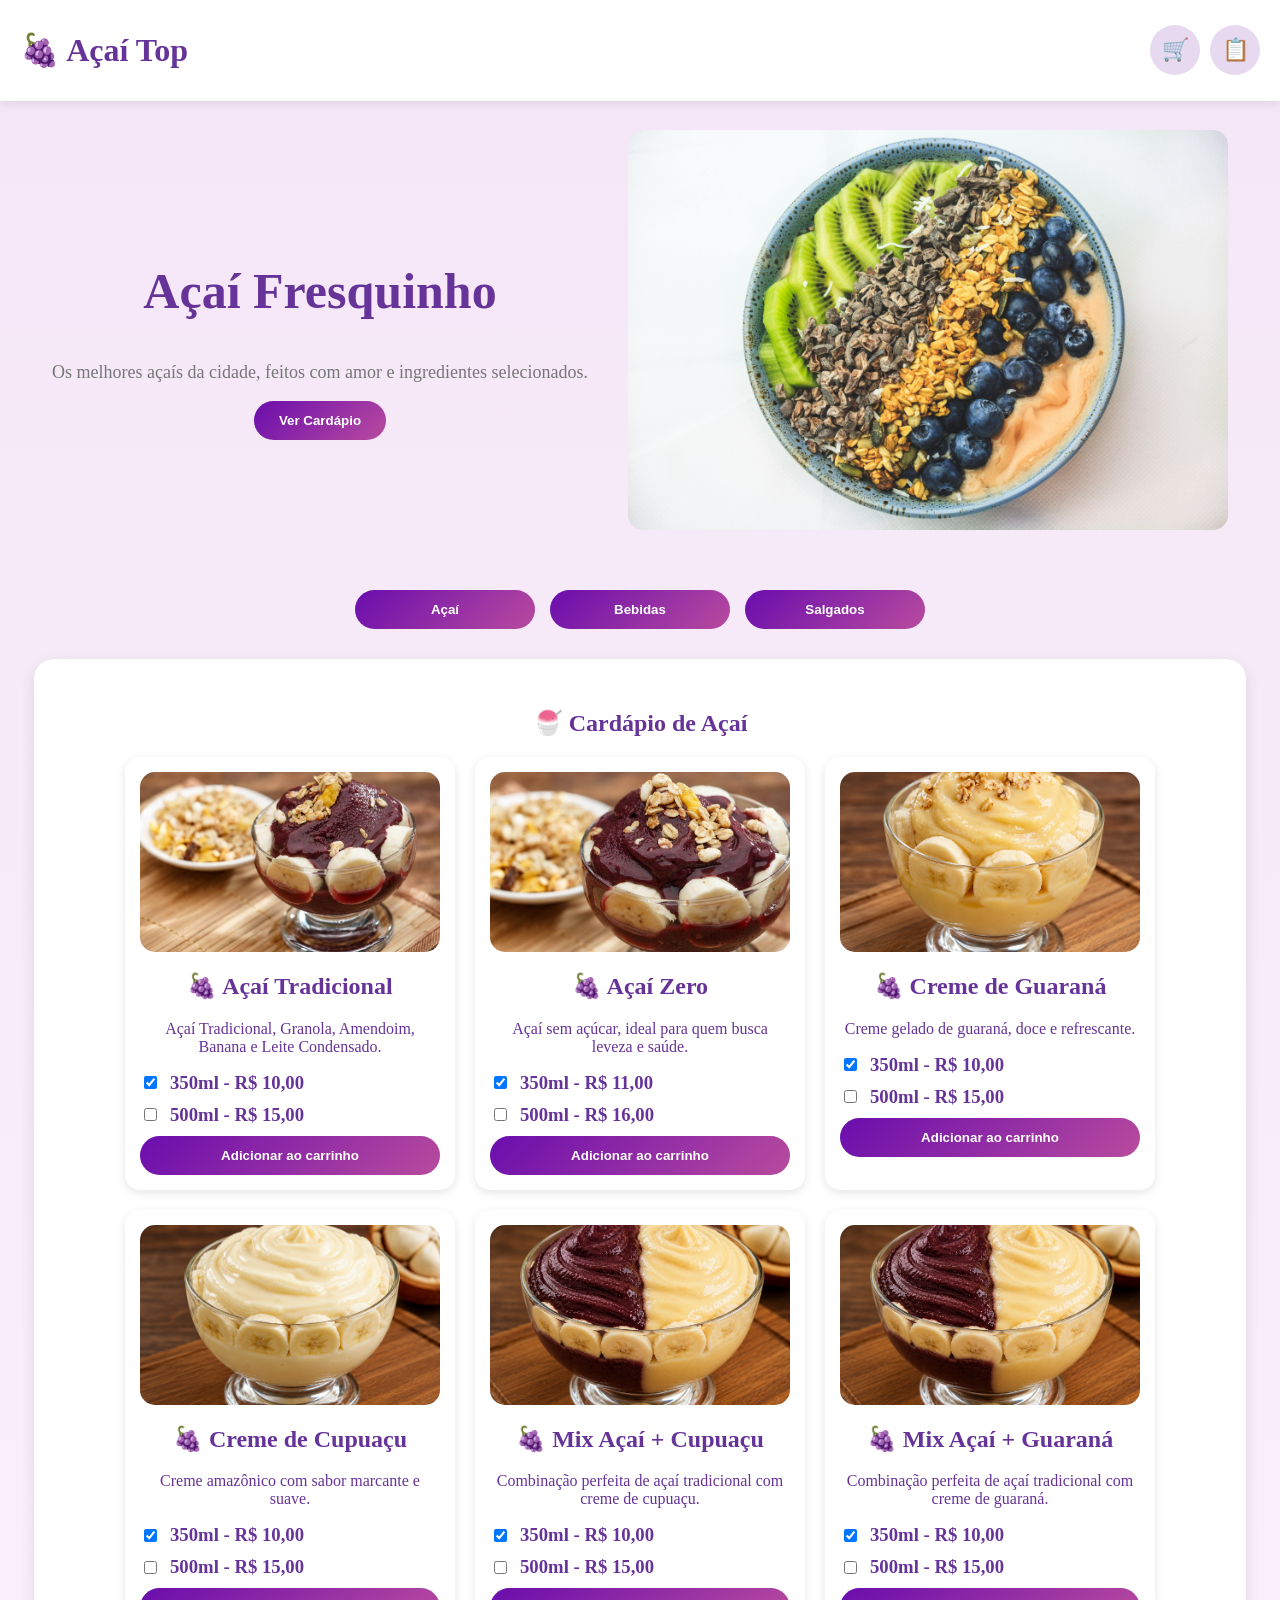
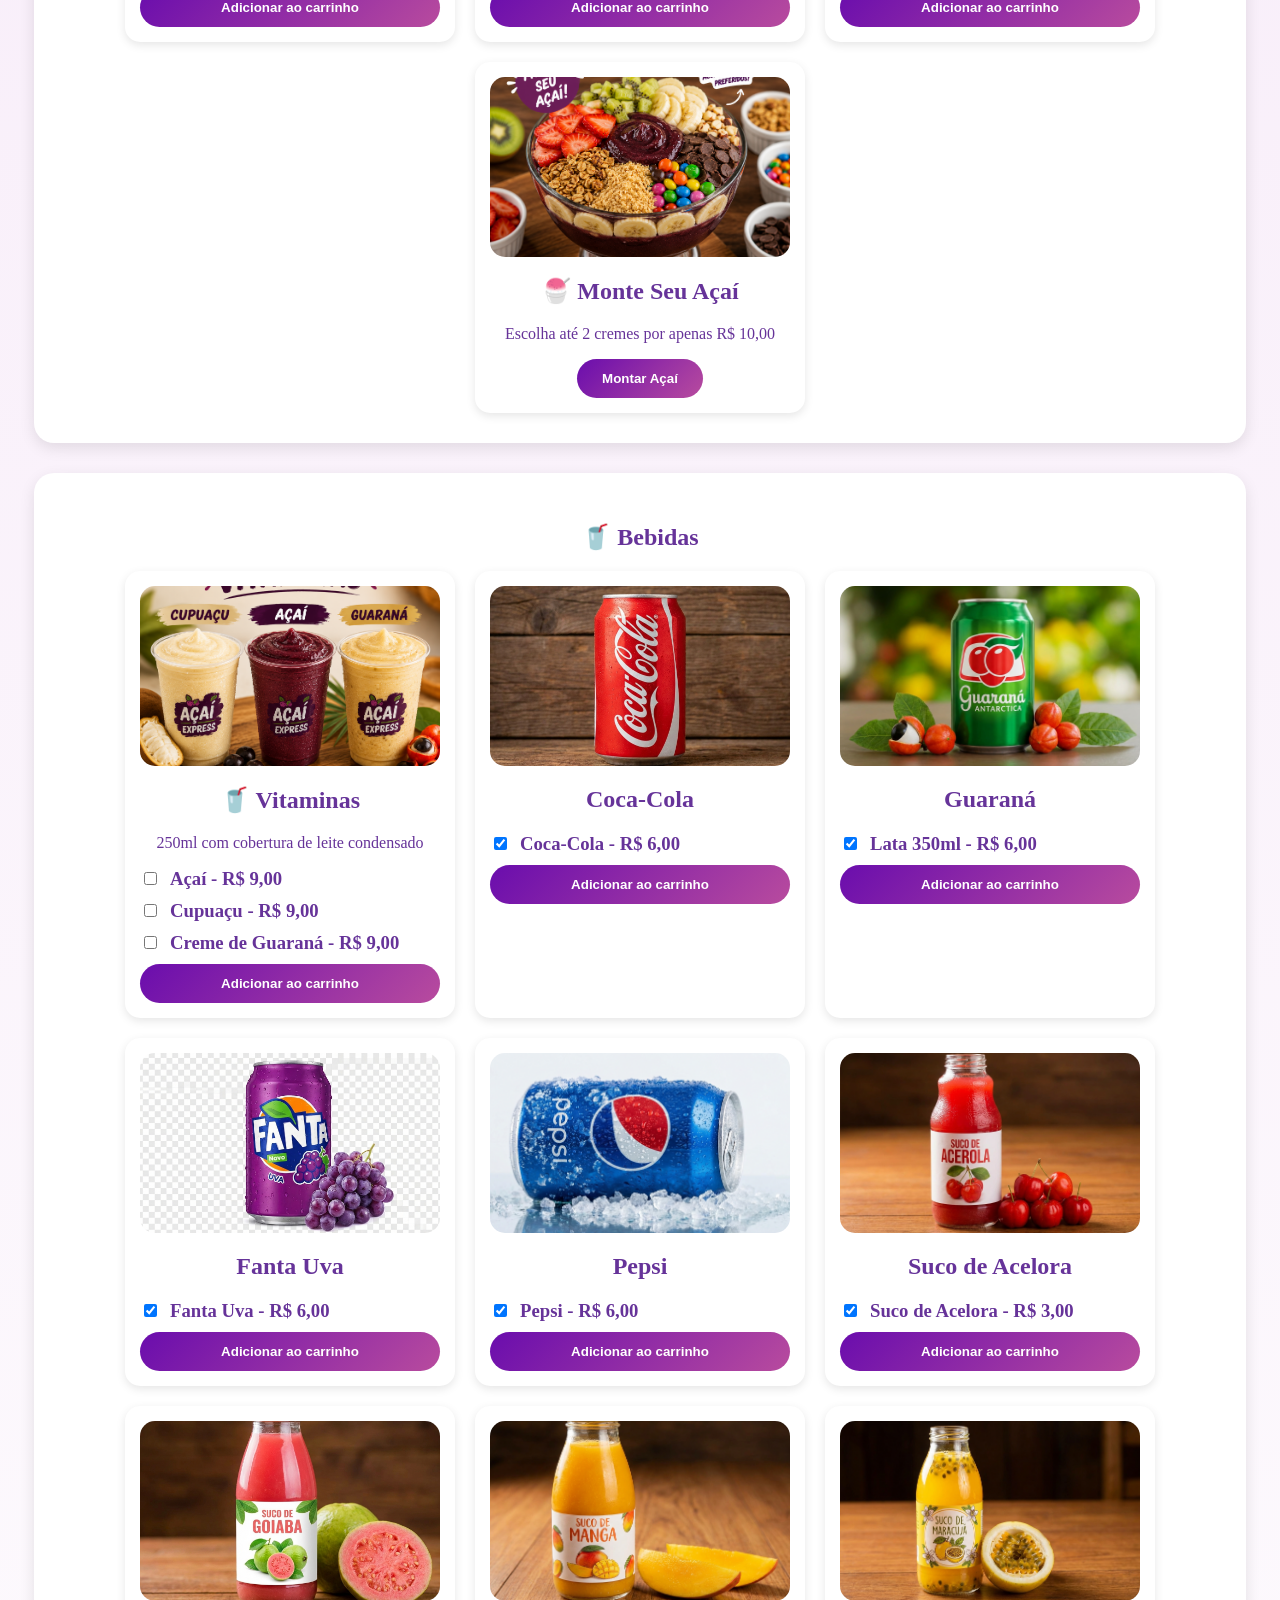
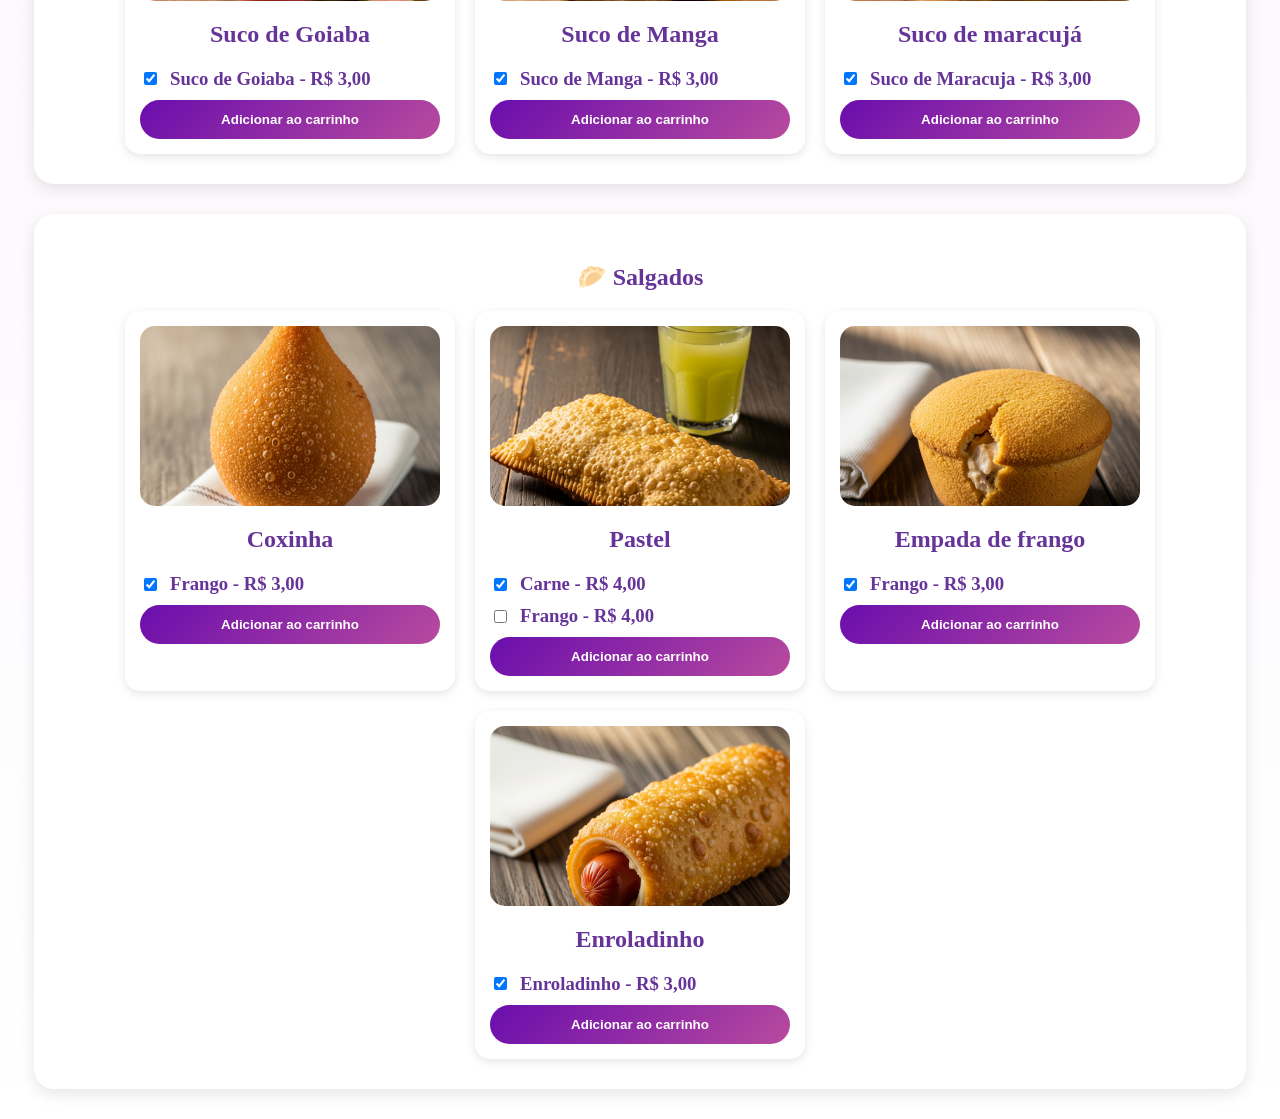
==== commit bb8da3d4: "adicionar" ====
--- a/index.html
+++ b/index.html
@@ -4,575 +4,490 @@
     <meta charset="UTF-8">
     <meta name="viewport" content="width=device-width, initial-scale=1.0">
     <title>Açaí Top</title>
-
-    <!-- CSS -->
     <link rel="stylesheet" href="style.css">
 </head>
 <body>
 
-    <!-- TOPO -->
-    <header id="topo">
-        <h1 class="titulo">🍇 Açaí Top</h1>
-
-        <div class="acoes">
-           <a href="carrinho.html" class="bnt-carrinho"><button>🛒</button></a>
-            <button>📋</button>
-        </div>
-    </header>
-
-    <!-- CORPO PRINCIPAL -->
-    <section class="corpo">
-        <div class="texto">
-            <h2>Açaí Fresquinho</h2>
-            <p>Os melhores açaís da cidade, feitos com amor e ingredientes selecionados.</p>
-         <button id="btn-ver-cardapio">
-            Ver Cardápio
-        </button>
-
-        </div>
-
-        <img src="img/açai.jpeg" alt="Foto de tigela de Açaí">
-    </section>
-
-    <!-- BOTÕES DE CATEGORIA -->
-    <section class="buts">
-        <button class="but1" id="btn-acai">Açaí</button>
-        <button class="but2" id="btn-bebidas">Bebidas</button>
-       <button class="but3" id="btn-salgados">Salgados</button>
-    </section>
-
-    <!-- CARDÁPIO DE AÇAÍ -->
-    <section id="cardapio-acai" class="cardapio">
-
-    <!-- Container geral -->
-    <div class="lista-acai">   
-
-        <!--Açai tradicional-->
-        <div class="produto-item">
-        <!--Imagem no Topo-->
-            <div class="cardapio-img">
-                <img src="img/açaiC.png" alt="Açaí Tradicional">
-            </div>
-
-            <h2>🍇Açaí Tradiconal</h2>
-
-            <div class="item">
-                <div class="info">
-                    <h3>Ingredientes:</h3>
-                    <p>Açai Tradicional , Granola, Amendoim, Banana e Leite Condensado.</p>
-                    
-                    <div class="tamanhos">
-                        <label class="opcao-tamanho">
-                            <input type="radio" name="tradicional" value="350ml - R$ 10.00" checked>
-                            <h3>350ml - R$ 10.00</h3>
-                        </label>
-
-                        <label class="opcao-tamanho">
-                            <input type="radio" name="tradicional" value="500ml - R$ 15.00">
-                            <h3>500ml - R$ 15.00</h3>
-                        </label>
-
-                        <button onclick="adicionarCarrinho(this)">Adicionar ao carrinho</button>
-                    </div>
+<header id="topo">
+    <h1 class="titulo">🍇 Açaí Top</h1>
+
+    <div class="acoes">
+        <a href="carrinho.html" class="btn-icone">🛒</a>
+        <button class="btn-icone" type="button">📋</button>
+    </div>
+</header>
+
+<section class="corpo">
+    <div class="texto">
+        <h2>Açaí Fresquinho</h2>
+        <p>Os melhores açaís da cidade, feitos com amor e ingredientes selecionados.</p>
+        <button id="btn-ver-cardapio">Ver Cardápio</button>
+    </div>
+
+    <img src="img/açai.jpeg" alt="Foto de tigela de Açaí">
+</section>
+
+<section class="buts">
+    <button class="but1" id="btn-acai">Açaí</button>
+    <button class="but2" id="btn-bebidas">Bebidas</button>
+    <button class="but3" id="btn-salgados">Salgados</button>
+</section>
+
+<section id="cardapio-acai" class="cardapio">
+    <h2>🍧 Cardápio de Açaí</h2>
+
+    <div class="lista-acai">
+
+        <div class="produto-item">
+            <div class="cardapio-img">
+                <img src="img/açaiC.jpg" alt="Açaí Tradicional">
+            </div>
+
+            <h2>🍇 Açaí Tradicional</h2>
+            <p>Açaí Tradicional, Granola, Amendoim, Banana e Leite Condensado.</p>
+
+            <div class="tamanhos">
+                <label class="opcao-tamanho">
+                    <input type="checkbox" name="tradicional" value="Açaí Tradicional 350ml - R$ 10.00" checked>
+                    <h3>350ml - R$ 10,00</h3>
+                </label>
+
+                <label class="opcao-tamanho">
+                    <input type="checkbox" name="tradicional" value="Açaí Tradicional 500ml - R$ 15.00">
+                    <h3>500ml - R$ 15,00</h3>
+                </label>
+
+                <button onclick="adicionarCarrinho(this)">Adicionar ao carrinho</button>
+            </div>
+        </div>
+
+        <div class="produto-item">
+            <div class="cardapio-img">
+                <img src="img/açai-zero.jpg" alt="Açaí Zero">
+            </div>
+
+            <h2>🍇 Açaí Zero</h2>
+            <p>Açaí sem açúcar, ideal para quem busca leveza e saúde.</p>
+
+            <div class="tamanhos">
+                <label class="opcao-tamanho">
+                    <input type="checkbox" name="acai-zero" value="Açaí Zero 350ml - R$ 11.00" checked>
+                    <h3>350ml - R$ 11,00</h3>
+                </label>
+
+                <label class="opcao-tamanho">
+                    <input type="checkbox" name="acai-zero" value="Açaí Zero 500ml - R$ 16.00">
+                    <h3>500ml - R$ 16,00</h3>
+                </label>
+
+                <button onclick="adicionarCarrinho(this)">Adicionar ao carrinho</button>
+            </div>
+        </div>
+
+        <div class="produto-item">
+            <div class="cardapio-img">
+                <img src="img/creme-de-guarana.png" alt="Creme de Guaraná">
+            </div>
+
+            <h2>🍇 Creme de Guaraná</h2>
+            <p>Creme gelado de guaraná, doce e refrescante.</p>
+
+            <div class="tamanhos">
+                <label class="opcao-tamanho">
+                    <input type="checkbox" name="guarana" value="Creme de Guaraná 350ml - R$ 10.00" checked>
+                    <h3>350ml - R$ 10,00</h3>
+                </label>
+
+                <label class="opcao-tamanho">
+                    <input type="checkbox" name="guarana" value="Creme de Guaraná 500ml - R$ 15.00">
+                    <h3>500ml - R$ 15,00</h3>
+                </label>
+
+                <button onclick="adicionarCarrinho(this)">Adicionar ao carrinho</button>
+            </div>
+        </div>
+
+        <div class="produto-item">
+            <div class="cardapio-img">
+                <img src="img/cupuaçu.png" alt="Creme de Cupuaçu">
+            </div>
+
+            <h2>🍇 Creme de Cupuaçu</h2>
+            <p>Creme amazônico com sabor marcante e suave.</p>
+
+            <div class="tamanhos">
+                <label class="opcao-tamanho">
+                    <input type="checkbox" name="cupuacu" value="Creme de Cupuaçu 350ml - R$ 10.00" checked>
+                    <h3>350ml - R$ 10,00</h3>
+                </label>
+
+                <label class="opcao-tamanho">
+                    <input type="checkbox" name="cupuacu" value="Creme de Cupuaçu 500ml - R$ 15.00">
+                    <h3>500ml - R$ 15,00</h3>
+                </label>
+
+                <button onclick="adicionarCarrinho(this)">Adicionar ao carrinho</button>
+            </div>
+        </div>
+
+        <div class="produto-item">
+            <div class="cardapio-img">
+                <img src="img/açai-cupuaçu.png" alt="Mix Açaí com Cupuaçu">
+            </div>
+
+            <h2>🍇 Mix Açaí + Cupuaçu</h2>
+            <p>Combinação perfeita de açaí tradicional com creme de cupuaçu.</p>
+
+            <div class="tamanhos">
+                <label class="opcao-tamanho">
+                    <input type="checkbox" name="acai-cupuacu" value="Mix Açaí + Cupuaçu 350ml - R$ 10.00" checked>
+                    <h3>350ml - R$ 10,00</h3>
+                </label>
+
+                <label class="opcao-tamanho">
+                    <input type="checkbox" name="acai-cupuacu" value="Mix Açaí + Cupuaçu 500ml - R$ 15.00">
+                    <h3>500ml - R$ 15,00</h3>
+                </label>
+
+                <button onclick="adicionarCarrinho(this)">Adicionar ao carrinho</button>
+            </div>
+        </div>
+
+        <div class="produto-item">
+            <div class="cardapio-img">
+                <img src="img/açai-guarana.png" alt="Mix Açaí com Guaraná">
+            </div>
+
+            <h2>🍇 Mix Açaí + Guaraná</h2>
+            <p>Combinação perfeita de açaí tradicional com creme de guaraná.</p>
+
+            <div class="tamanhos">
+                <label class="opcao-tamanho">
+                    <input type="checkbox" name="acai-guarana" value="Mix Açaí + Guaraná 350ml - R$ 10.00" checked>
+                    <h3>350ml - R$ 10,00</h3>
+                </label>
+
+                <label class="opcao-tamanho">
+                    <input type="checkbox" name="acai-guarana" value="Mix Açaí + Guaraná 500ml - R$ 15.00">
+                    <h3>500ml - R$ 15,00</h3>
+                </label>
+
+                <button onclick="adicionarCarrinho(this)">Adicionar ao carrinho</button>
+            </div>
+        </div>
+
+        <div class="produto-item monte-acai">
+            <div class="cardapio-img">
+                <img src="img/monte- seu-açai.png" alt="Monte seu Açaí">
+            </div>
+
+            <h2>🍧 Monte Seu Açaí</h2>
+            <p>Escolha até 2 cremes por apenas R$ 10,00</p>
+
+            <button class="btn-mostrar-opcoes" onclick="toggleMonteAcai()">Montar Açaí</button>
+
+            <div id="opcoes-monte-acai" class="opcoes-monte">
+
+                <h3>Escolha até 2 Cremes:</h3>
+                <div class="opcoes">
+                    <label><input type="checkbox" class="creme" value="Açaí"> Açaí</label>
+                    <label><input type="checkbox" class="creme" value="Cupuaçu"> Cupuaçu</label>
+                    <label><input type="checkbox" class="creme" value="Creme de Guaraná"> Creme de Guaraná</label>
                 </div>
-            </div>
-        </div>
-
-    <!-- Açai zero -->
-        <div class="produto-item">
-        <!--Imagem no Topo-->
-            <div class="cardapio-img">
-                <img src="img/acai-zero.png" alt="Açaí zero">
-            </div>
-
-            <h2>🍇Açaí Zero</h2>
-
-            <div class="item">
-                <div class="info">
-                    <p>Açaí sem açúcar, ideal para quem busca leveza e saúde.</p>
-                    
-                    <div class="tamanhos">
-                        <label class="opcao-tamanho">
-                            <input type="radio" name="acai" value="350ml - R$ 11.00" checked>
-                            <h3>350ml - R$ 11.00</h3>
-                        </label>
-
-                        <label class="opcao-tamanho">
-                            <input type="radio" name="acai" value="500ml - R$ 16.00">
-                            <h3>500ml - R$ 16.00</h3>
-                        </label>
-
-                        <button onclick="adicionarCarrinho(this)">Adicionar ao carrinho</button>
-                    </div>
+
+                <h3>Escolha até 3 acompanhamentos grátis:</h3>
+                <div class="opcoes">
+                    <label><input type="checkbox" class="gratis" value="Banana"> Banana</label>
+                    <label><input type="checkbox" class="gratis" value="Amendoim"> Amendoim</label>
+                    <label><input type="checkbox" class="gratis" value="Granola"> Granola</label>
+                    <label><input type="checkbox" class="gratis" value="Leite em pó"> Leite em pó</label>
                 </div>
-            </div>
-        </div>
-
-    <!--Creme de Guaraná-->
-        <div class="produto-item">
-        <!--Imagem no Topo-->
-            <div class="cardapio-img">
-                <img src="img/creme-guarana.png" alt="--Creme de Guaraná">
-            </div>
-
-            <h2>🍇Creme de Guarana</h2>
-
-            <div class="item">
-                <div class="info">
-                    <p>Creme gelado de guaraná, doce e refrescante.</p>
-                    
-                    <div class="tamanhos">
-                        <label class="opcao-tamanho">
-                            <input type="radio" name="guarana" value="350ml - R$ 10.00" checked>
-                            <h3>350ml - R$ 10.00</h3>
-                        </label>
-
-                        <label class="opcao-tamanho">
-                            <input type="radio" name="guarana" value="500ml - R$ 15.00">
-                            <h3>500ml - R$ 15.00</h3>
-                        </label>
-
-                        <button onclick="adicionarCarrinho(this)">Adicionar ao carrinho</button>
-                    </div>
+
+                <h3>Adicionais pagos:</h3>
+                <div class="opcoes">
+                    <label><input type="checkbox" class="adicional" value="Morango" data-preco="2"> Morango + R$ 2,00</label>
+                    <label><input type="checkbox" class="adicional" value="Brigadeiro" data-preco="2"> Brigadeiro + R$ 2,00</label>
+                    <label><input type="checkbox" class="adicional" value="Gotas de Chocolate" data-preco="2"> Gotas de Chocolate + R$ 2,00</label>
+                    <label><input type="checkbox" class="adicional" value="Marshmallow" data-preco="2"> Marshmallow + R$ 2,00</label>
+                    <label><input type="checkbox" class="adicional" value="MM" data-preco="2"> MM + R$ 2,00</label>
+                    <label><input type="checkbox" class="adicional" value="Paçoca" data-preco="1.5"> Paçoca + R$ 1,50</label>
+                    <label><input type="checkbox" class="adicional" value="Manga" data-preco="2"> Manga + R$ 2,00</label>
+                    <label><input type="checkbox" class="adicional" value="Kiwi" data-preco="2"> Kiwi + R$ 2,00</label>
+                    <label><input type="checkbox" class="adicional" value="Ovomaltine" data-preco="2"> Ovomaltine + R$ 2,00</label>
                 </div>
-            </div>
-        </div>
-    <!--Creme de Cupuaçu-->
-        <div class="produto-item">
-        <!--Imagem no Topo-->
-            <div class="cardapio-img">
-                <img src="img/cupuaçu.png" alt="--Creme de Cupuaçu">
-            </div>
-
-            <h2>🍇Creme de Cupuaçu</h2>
-
-            <div class="item">
-                <div class="info">
-                    <p>Creme amazônico com sabor marcante e suave.</p>
-                    
-                    <div class="tamanhos">
-                        <label class="opcao-tamanho">
-                            <input type="radio" name="cupuaçu" value="350ml - R$ 10.00" checked>
-                            <h3>350ml - R$ 10.00</h3>
-                        </label>
-
-                        <label class="opcao-tamanho">
-                            <input type="radio" name="cupuaçu" value="500ml - R$ 15.00">
-                            <h3>500ml - R$ 15.00</h3>
-                        </label>
-
-                        <button onclick="adicionarCarrinho(this)">Adicionar ao carrinho</button>
-                    </div>
+
+                <h3>Coberturas:</h3>
+                <p>1 cobertura grátis. Mais de uma: + R$ 1,50 cada</p>
+
+                <div class="opcoes">
+                    <label><input type="checkbox" class="cobertura" value="Leite Condensado"> Leite Condensado</label>
+                    <label><input type="checkbox" class="cobertura" value="Chocolate"> Chocolate</label>
+                    <label><input type="checkbox" class="cobertura" value="Morango"> Morango</label>
+                    <label><input type="checkbox" class="cobertura" value="Kiwi"> Kiwi</label>
+                    <label><input type="checkbox" class="cobertura" value="Caramelo"> Caramelo</label>
                 </div>
-            </div>
-        </div>
-
-        <!--Açai + Cupuaçu-->
-         <div class="produto-item">
-            <!--Imagem no Topo-->
-            <div class="cardapio-img">
-                <img src="img/acai-cupuacu.png" alt="Açai mais Cupuaçu">
-            </div>
-
-            <h2>🍇Mix Açai + Cupuaçu</h2>
-
-            <div class="item">
-                <div class="info">
-                    <p>Combinação perfeita de açaí tradicional com creme de cupuaçu.</p>
-                    
-                    <div class="tamanhos">
-                        <label class="opcao-tamanho">
-                            <input type="radio" name="acai-cupuacu" value="350ml - R$ 10.00" checked>
-                            <h3>350ml - R$ 10.00</h3>
-                        </label>
-
-                        <label class="opcao-tamanho">
-                            <input type="radio" name="acai-cupuacu" value="500ml - R$ 15.00">
-                            <h3>500ml - R$ 15.00</h3>
-                        </label>
-
-                        <button onclick="adicionarCarrinho(this)">Adicionar ao carrinho</button>
-                    </div>
-                </div>
-            </div>
-        </div>
-
-        <!--Açai + guaraná-->
-        <div class="produto-item">
-            <!--Imagem no Topo-->
-            <div class="cardapio-img">
-                <img src="img/acai-guarana.png" alt="Açai mais Guaraná">
-            </div>
-
-            <h2>🍇Mix Açai + Guaraná</h2>
-
-            <div class="item">
-                <div class="info">
-                    <p>Combinação perfeita de açaí tradicional com creme de Guaraná.</p>
-                    
-                    <div class="tamanhos">
-                        <label class="opcao-tamanho">
-                            <input type="radio" name="acai-guarana" value="350ml - R$ 10.00" checked>
-                            <h3>350ml - R$ 10.00</h3>
-                        </label>
-
-                        <label class="opcao-tamanho">
-                            <input type="radio" name="acai-guarana" value="500ml - R$ 15.00">
-                            <h3>500ml - R$ 15.00</h3>
-                        </label>
-
-                        <button onclick="adicionarCarrinho(this)">Adicionar ao carrinho</button>
-                         </div>
-                    </div>
-                </div>
-            </div>
-
-            <div class="produto-item monte-acai">
-
-<!-- 1 creme → R$ 15
-     2 cremes → R$ 18
-     + 3 ingredientes → +6
-     + calda → +1,50-->
-
-
-   <div class="produto-item monte-acai">
-
-    <img src="imagens/monte-acai.jpg" alt="Monte seu Açaí" class="img-monte">
-
-    <h2>🍧 Monte Seu Açaí</h2>
-
-    <button class="btn-mostrar-opcoes" onclick="toggleMonteAcai()">
-        Adicionar Açaí
-    </button>
-
-    <div id="opcoes-monte-acai" class="opcoes-monte">
-
-        <h3>Escolha até 2 Cremes:</h3>
-        <div class="opcoes">
-            <label><input type="checkbox" class="creme" value="Açaí Tradicional"> Açaí Tradicional</label>
-            <label><input type="checkbox" class="creme" value="Açaí Zero"> Açaí Zero</label>
-            <label><input type="checkbox" class="creme" value="Creme de Guaraná"> Creme de Guaraná</label>
-            <label><input type="checkbox" class="creme" value="Cupuaçu"> Cupuaçu</label>
-        </div>
-
-        <h3>Escolha até 3 Ingredientes:</h3>
-        <div class="opcoes">
-            <label><input type="checkbox" class="ingrediente" value="Granola"> Granola</label>
-            <label><input type="checkbox" class="ingrediente" value="Leite em pó"> Leite em pó</label>
-            <label><input type="checkbox" class="ingrediente" value="Banana"> Banana</label>
-            <label><input type="checkbox" class="ingrediente" value="Amendoim"> Amendoim</label>
-            <label><input type="checkbox" class="ingrediente" value="Gotas de Chocolate"> Gotas de Chocolate</label>
-            <label><input type="checkbox" class="ingrediente" value="Paçoca"> Paçoca</label>
-            <label><input type="checkbox" class="ingrediente" value="Granulado"> Granulado</label>
-            <label><input type="checkbox" class="ingrediente" value="Jujuba"> Jujuba</label>
-            <label><input type="checkbox" class="ingrediente" value="MM"> MM</label>
-            <label><input type="checkbox" class="ingrediente" value="Marshmallow"> Marshmallow</label>
-            <label><input type="checkbox" class="ingrediente" value="Brigadeiro"> Brigadeiro</label>
-            <label><input type="checkbox" class="ingrediente" value="Morango"> Morango</label>
-            <label><input type="checkbox" class="ingrediente" value="Kiwi"> Kiwi</label>
-            <label><input type="checkbox" class="ingrediente" value="Manga"> Manga</label>
-        </div>
-
-        <h3>Escolha 1 Calda:</h3>
-        <div class="opcoes">
-            <label><input type="radio" name="calda" value="Leite Condensado"> Leite Condensado</label>
-            <label><input type="radio" name="calda" value="Morango"> Morango</label>
-            <label><input type="radio" name="calda" value="Chocolate"> Chocolate</label>
-            <label><input type="radio" name="calda" value="Uva"> Uva</label>
-            <label><input type="radio" name="calda" value="Caramelo"> Caramelo</label>
-        </div>
-
-        <h2>Total: R$ <span id="preco-monte">15.00</span></h2>
-
-        <button onclick="adicionarMonteAcai()" class="btn-finalizar">
-            Adicionar ao Carrinho
-        </button>
-
-    </div>
-</div>
-
-
-    </section>
-    
-<!-- CARDÁPIO DE BEBIDAS -->
-<section id="cardapio-bebidas" class="cardapio">
-
-    <h2>🥤 Bebidas</h2>
-
-    <div class="lista-acai">
-
-        <!-- Coca-Cola -->
-        <div class="produto-item">
-            <div class="cardapio-img">
-                <img src="img/coca.png" alt="Coca-Cola">
-            </div>
-
-            <h2>Coca-Cola</h2>
-
-            <div class="tamanhos">
-                <label class="opcao-tamanho">
-                    <input type="radio" name="coca" value="Coca-Cola - R$ 6.00" checked>
-                    <h3>Coca Cola - R$ 6.00</h3>
-                </label>
-                
-                <button onclick="adicionarCarrinho(this)">
-                    Adicionar ao carrinho
-                </button>
-            </div>
-        </div>
-
-         <!-- Guaraná -->
-          <div class="produto-item">
-            <div class="cardapio-img">
-                <img src="img/guarana.png" alt="Guaraná">
-            </div>
-
-            <h2>Guaraná</h2>
-
-            <div class="tamanhos">
-                 <label class="opcao-tamanho">
-                    <input type="radio" name="guarana-bebida" value="Guaraná - R$ 6.00">
-                    <h3>Lata 350ml- R$ 6.00</h3>
-                </label>
-
-                <button onclick="adicionarCarrinho(this)">
-                    Adicionar ao carrinho
-                </button>
-            </div>
-          </div>
-
-        <!-- Fanta Uva -->
-          <div class="produto-item">
-                <div class="cardapio-img">
-                    <img src="img/fanta-uva.png" alt="Fanta Uva">
-                </div>
-          
-
-          <h2>Fanta Uva</h2>
-
-          <div class="tamanhos">
-              <label class="opcao-tamanho">
-                    <input type="radio" name="fanta" value="Fanta Uva - R$ 6.00">
-                    <h3>Fanta Uva - R$ 6.00</h3>
-                </label>
-
-                <button onclick="adicionarCarrinho(this)">
-                    Adicionar ao carrinho
-                </button>
-            </div>
-        </div>
-
-        <!-- Pepsi -->
-        <div class="produto-item">
-            <div class="cardapio-img">
-                <img src="img/pepsi.png" alt="Pepsi">
-            </div>
-
-            <h2>Pepsi</h2>
-
-            <div class="tamanhos">
-                <label class="opcao-tamanho">
-                    <input type="radio" name="refrigerante" value="Pepsi - R$ 6.00">
-                    <h3>Pepsi - R$ 6.00</h3>
-                </label>
-
-                <button onclick="adicionarCarrinho(this)">
-                    Adicionar ao carrinho
-                </button>
-            </div>
-        </div>
-
-    
-    <!-- Suco de Manga -->
-        <div class="produto-item">
-            <div class="cardapio-img">
-                <img src="img/manga.png" alt="Suco de Manga">
-            </div>
-
-            <h2>Suco de Manga</h2>
-
-            <div class="tamanhos">
-                <label class="opcao-tamanho">
-                    <input type="radio" name="manga" value="Suco de Manga - R$ 3.50" checked>
-                    <h3>300ml - R$ 3.50</h3>
-                </label>
-
-                <button onclick="adicionarCarrinho(this)">
-                    Adicionar ao carrinho
-                </button>
-            </div>
-        </div>
-
-        <!-- Suco de Goiaba -->
-        <div class="produto-item">
-            <div class="cardapio-img">
-                <img src="img/goiaba.png" alt="Suco de Goiaba">
-            </div>
-
-            <h2>Suco de Goiaba</h2>
-
-            <div class="tamanhos">
-                <label class="opcao-tamanho">
-                    <input type="radio" name="goiaba" value="Suco de Goiaba - R$ 3.50" checked>
-                    <h3>300ml - R$ 3.50</h3>
-                </label>
-
-                <button onclick="adicionarCarrinho(this)">
-                    Adicionar ao carrinho
-                </button>
-            </div>
-        </div>
-
-        <!-- Suco de Maracujá -->
-        <div class="produto-item">
-            <div class="cardapio-img">
-                <img src="img/maracuja.png" alt="Suco de Maracujá">
-            </div>
-
-            <h2>Suco de Maracujá</h2>
-
-            <div class="tamanhos">
-                <label class="opcao-tamanho">
-                    <input type="radio" name="maracuja" value="Suco de Maracujá - R$ 3.50" checked>
-                    <h3>300ml - R$ 3.50</h3>
-                </label>
-
-                <button onclick="adicionarCarrinho(this)">
-                    Adicionar ao carrinho
-                </button>
-            </div>
-        </div>
-
-        <!-- Suco de Acerola -->
-        <div class="produto-item">
-            <div class="cardapio-img">
-                <img src="img/acerola.png" alt="Suco de Acerola">
-            </div>
-
-            <h2>Suco de Acerola</h2>
-
-            <div class="tamanhos">
-                <label class="opcao-tamanho">
-                    <input type="radio" name="acerola" value="Suco de Acerola - R$ 3.50" checked>
-                    <h3>300ml - R$ 3.50</h3>
-                </label>
-
-                <button onclick="adicionarCarrinho(this)">
-                    Adicionar ao carrinho
-                </button>
-            </div>
-        </div>
+
+                <h2>Total: R$ <span id="preco-monte">10.00</span></h2>
+
+               <button onclick="adicionarMonteAcai()" class="btn-finalizar">
+    Adicionar ao Carrinho
+</button>
+            </div>
+        </div>
+
     </div>
 </section>
 
-    
-    <!-- CARDÁPIO DE SALGADOS -->
-<section id="cardapio-salgados" class="cardapio">
-
-    <h2>🥟 Salgados</h2>
+<section id="cardapio-bebidas" class="cardapio">
+    <h2>🥤 Bebidas</h2>
 
     <div class="lista-acai">
 
-        <!-- Coxinha -->
-        <div class="produto-item">
-            <div class="cardapio-img">
-                <img src="img/coxinha.png" alt="Coxinha de Frango">
-            </div>
-
-            <h2>Coxinha</h2>
-
-            <div class="tamanhos">
-                <label class="opcao-tamanho">
-                    <input type="radio" name="coxinha" value="Coxinha de Frango - R$ 3.00" checked>
-                    <h3>Frango - R$ 3.00</h3>
-                </label>
-
-                <button onclick="adicionarCarrinho(this)">
-                    Adicionar ao carrinho
-                </button>
-            </div>
-        </div>
-
-        <!-- Enroladinho -->
-        <div class="produto-item">
-            <div class="cardapio-img">
-                <img src="img/enroladinho.png" alt="Enroladinho">
-            </div>
-
-            <h2>Enroladinho</h2>
-
-            <div class="tamanhos">
-                <label class="opcao-tamanho">
-                    <input type="radio" name="enroladinho" value="Enroladinho - R$ 3.00" checked>
-                    <h3>Unidade - R$ 3.00</h3>
-                </label>
-
-                <button onclick="adicionarCarrinho(this)">
-                    Adicionar ao carrinho
-                </button>
-            </div>
-        </div>
-
-        <!-- Pastel -->
-        <div class="produto-item">
-            <div class="cardapio-img">
-                <img src="img/pastel.png" alt="Pastel">
-            </div>
-
-            <h2>Pastel</h2>
-
-            <div class="tamanhos">
-                <label class="opcao-tamanho">
-                    <input type="radio" name="pastel" value="Pastel de Carne - R$ 4.00" checked>
-                    <h3>Carne - R$ 4.00</h3>
-                </label>
-
-                <label class="opcao-tamanho">
-                    <input type="radio" name="pastel" value="Pastel de Frango - R$ 4.00">
-                    <h3>Frango - R$ 4,00</h3>
-                </label>
-
-                <label class="opcao-tamanho">
-                    <input type="radio" name="pastel" value="Pastel Misto - R$ 4.00">
-                    <h3>Misto - R$ 4.00</h3>
-                </label>
-
-                <button onclick="adicionarCarrinho(this)">
-                    Adicionar ao carrinho
-                </button>
-            </div>
-        </div>
-
-        <!-- Empada -->
-        <div class="produto-item">
-            <div class="cardapio-img">
-                <img src="img/empada.png" alt="Empada">
-            </div>
-
-            <h2>Empada</h2>
-
-            <div class="tamanhos">
-                <label class="opcao-tamanho">
-                    <input type="radio" name="empada" value="Empada de Frango - R$ 3.00" checked>
-                    <h3>Frango - R$ 3.00</h3>
-                </label>
-
-                <label class="opcao-tamanho">
-                    <input type="radio" name="empada" value="Empada Doce - R$ 3.00">
-                    <h3>Doce - R$ 3.00</h3>
-                </label>
-
-                <button onclick="adicionarCarrinho(this)">
-                    Adicionar ao carrinho
-                </button>
-            </div>
-        </div>
-
+        <div class="produto-item">
+            <div class="cardapio-img">
+                <img src="img/vitaminas.png" alt="Vitaminas">
+            </div>
+            <h2>🥤 Vitaminas</h2>
+            <p>250ml com cobertura de leite condensado</p>
+
+            <div class="tamanhos">
+                <label class="opcao-tamanho">
+                    <input type="checkbox" name="vitamina" value="Vitamina de Açaí 250ml com leite condensado - R$ 9.00" >
+                    <h3>Açaí - R$ 9,00</h3>
+                </label>
+
+                <label class="opcao-tamanho">
+                    <input type="checkbox" name="vitamina" value="Vitamina de Cupuaçu 250ml com leite condensado - R$ 9.00">
+                    <h3>Cupuaçu - R$ 9,00</h3>
+                </label>
+
+                <label class="opcao-tamanho">
+                    <input type="checkbox" name="vitamina" value="Vitamina de Creme de Guaraná 250ml com leite condensado - R$ 9.00">
+                    <h3>Creme de Guaraná - R$ 9,00</h3>
+                </label>
+
+                <button onclick="adicionarCarrinho(this)">Adicionar ao carrinho</button>
+            </div>
+        </div>
+
+        <div class="produto-item">
+            <div class="cardapio-img">
+                <img src="img/coca.png" alt="Coca-Cola">
+            </div>
+
+            <h2>Coca-Cola</h2>
+
+            <div class="tamanhos">
+                <label class="opcao-tamanho">
+                    <input type="checkbox" name="coca" value="Coca-Cola - R$ 6.00" checked>
+                    <h3>Coca-Cola - R$ 6,00</h3>
+                </label>
+
+                <button onclick="adicionarCarrinho(this)">Adicionar ao carrinho</button>
+            </div>
+        </div>
+
+        <div class="produto-item">
+            <div class="cardapio-img">
+                <img src="img/guarana.png" alt="Guaraná">
+            </div>
+
+            <h2>Guaraná</h2>
+
+            <div class="tamanhos">
+                <label class="opcao-tamanho">
+                    <input type="checkbox" name="guarana-bebida" value="Guaraná Lata 350ml - R$ 6.00" checked>
+                    <h3>Lata 350ml - R$ 6,00</h3>
+                </label>
+
+                <button onclick="adicionarCarrinho(this)">Adicionar ao carrinho</button>
+            </div>
+        </div>
+         <div class="produto-item">
+            <div class="cardapio-img">
+                <img src="img/fanta-uva.png" alt="Fanta Uva">
+            </div>
+
+            <h2>Fanta Uva</h2>
+
+            <div class="tamanhos">
+                <label class="opcao-tamanho">
+                    <input type="checkbox" name="Fanta" value="Fanta uva - R$ 6.00" checked>
+                    <h3>Fanta Uva - R$ 6,00</h3>
+                </label>
+
+                <button onclick="adicionarCarrinho(this)">Adicionar ao carrinho</button>
+            </div>
+        </div>
+
+        <div class="produto-item">
+            <div class="cardapio-img">
+                <img src="img/pepsi.png" alt="Pepsi">
+            </div>
+
+            <h2>Pepsi</h2>
+
+            <div class="tamanhos">
+                <label class="opcao-tamanho">
+                    <input type="checkbox" name="Refri" value="Pepsi - R$ 6.00" checked>
+                    <h3> Pepsi - R$ 6,00</h3>
+                </label>
+
+                <button onclick="adicionarCarrinho(this)">Adicionar ao carrinho</button>
+            </div>
+        </div>
+
+         <div class="produto-item">
+            <div class="cardapio-img">
+                <img src="img/acerola.png" alt="Acelora">
+            </div>
+
+            <h2>Suco de Acelora</h2>
+
+            <div class="tamanhos">
+                <label class="opcao-tamanho">
+                    <input type="checkbox" name="suco" value="acelora - R$ 3.00" checked>
+                    <h3> Suco de Acelora - R$ 3,00</h3>
+                </label>
+
+                <button onclick="adicionarCarrinho(this)">Adicionar ao carrinho</button>
+            </div>
+        </div>
+
+        <div class="produto-item">
+            <div class="cardapio-img">
+                <img src="img/goiaba.png" alt="Goiaba">
+            </div>
+
+            <h2>Suco de Goiaba</h2>
+
+            <div class="tamanhos">
+                <label class="opcao-tamanho">
+                    <input type="checkbox" name="suco" value="Goiaba - R$ 3.00" checked>
+                    <h3> Suco de Goiaba - R$ 3,00</h3>
+                </label>
+
+                <button onclick="adicionarCarrinho(this)">Adicionar ao carrinho</button>
+            </div>
+        </div>
+
+        <div class="produto-item">
+            <div class="cardapio-img">
+                <img src="img/manga.png" alt="Manga">
+            </div>
+
+            <h2>Suco de Manga</h2>
+
+            <div class="tamanhos">
+                <label class="opcao-tamanho">
+                    <input type="checkbox" name="suco" value="manga - R$ 3.00" checked>
+                    <h3> Suco de Manga - R$ 3,00</h3>
+                </label>
+
+                <button onclick="adicionarCarrinho(this)">Adicionar ao carrinho</button>
+            </div>
+        </div>
+
+        <div class="produto-item">
+            <div class="cardapio-img">
+                <img src="img/maracuja.png" alt="Maracuja">
+            </div>
+
+            <h2>Suco de maracujá</h2>
+
+            <div class="tamanhos">
+                <label class="opcao-tamanho">
+                    <input type="checkbox" name="suco" value="Maracuja - R$ 3.00" checked>
+                    <h3> Suco de Maracuja - R$ 3,00</h3>
+                </label>
+                <button onclick="adicionarCarrinho(this)">Adicionar ao carrinho</button>
+            </div>
+        </div>
+        
     </div>
 </section>
 
-
-    <!-- JS -->
-    <script src="scripts.js"></script>
+<section id="cardapio-salgados" class="cardapio">
+    <h2>🥟 Salgados</h2>
+
+    <div class="lista-acai">
+
+        <div class="produto-item">
+            <div class="cardapio-img">
+                <img src="img/coxinha.png" alt="Coxinha de Frango">
+            </div>
+
+            <h2>Coxinha</h2>
+
+            <div class="tamanhos">
+                <label class="opcao-tamanho">
+                    <input type="checkbox" name="coxinha" value="Coxinha de Frango - R$ 3.00" checked>
+                    <h3>Frango - R$ 3,00</h3>
+                </label>
+
+                <button onclick="adicionarCarrinho(this)">Adicionar ao carrinho</button>
+            </div>
+        </div>
+
+        <div class="produto-item">
+            <div class="cardapio-img">
+                <img src="img/pastel.png" alt="Pastel">
+            </div>
+
+            <h2>Pastel</h2>
+
+            <div class="tamanhos">
+                <label class="opcao-tamanho">
+                    <input type="checkbox" name="pastel" value="Pastel de Carne - R$ 4.00" checked>
+                    <h3>Carne - R$ 4,00</h3>
+                </label>
+
+                <label class="opcao-tamanho">
+                    <input type="checkbox" name="pastel" value="Pastel de Frango - R$ 4.00">
+                    <h3>Frango - R$ 4,00</h3>
+                </label>
+
+                <button onclick="adicionarCarrinho(this)">Adicionar ao carrinho</button>
+            </div>
+        </div>
+
+        <div class="produto-item">
+            <div class="cardapio-img">
+                <img src="img/empada.png" alt="Empada">
+            </div>
+
+            <h2>Empada de frango</h2>
+
+            <div class="tamanhos">
+                <label class="opcao-tamanho">
+                    <input type="checkbox" name="coxinha" value="Coxinha de Frango - R$ 3.00" checked>
+                    <h3>Frango - R$ 3,00</h3>
+                </label>
+
+                <button onclick="adicionarCarrinho(this)">Adicionar ao carrinho</button>
+            </div>
+        </div>
+
+        <div class="produto-item">
+            <div class="cardapio-img">
+                <img src="img/enroladinho.png" alt="Enroladinho">
+            </div>
+
+            <h2>Enroladinho</h2>
+
+            <div class="tamanhos">
+                <label class="opcao-tamanho">
+                    <input type="checkbox" name="enroladinho" value="Enroladinho - R$ 3.00" checked>
+                    <h3>Enroladinho - R$ 3,00</h3>
+                </label>
+
+                <button onclick="adicionarCarrinho(this)">Adicionar ao carrinho</button>
+            </div>
+        </div>
+
+    </div>
+</section>
+
+<script src="scripts.js"></script>
 </body>
-</html>
+</html>
--- a/style.css
+++ b/style.css
@@ -1,312 +1,238 @@
-body{
-  margin: 0;
-  padding: 0;
-  font-family: Arial, Helvetica, sans-serif;
-  background: linear-gradient(
-        180deg,
-        #f5e6f7,   /* Roxo claro */
-        #ffffff   /* Branco */
+body {
+    margin: 0;
+    padding: 0;
+    font-family: Georgia, 'Times New Roman', Times, serif;
+    background: linear-gradient(180deg, #f5e6f7, #ffffff);
+}
+
+html {
+    scroll-behavior: smooth;
+}
+
+/* TOPO */
+
+#topo {
+    display: flex;
+    justify-content: space-between;
+    align-items: center;
+    background: white;
+    padding: 10px 20px;
+    position: fixed;
+    width: 100%;
+    top: 0;
+    z-index: 1000;
+    box-shadow: 0 2px 10px rgba(0,0,0,0.1);
+    box-sizing: border-box;
+}
+
+.titulo {
+    color: #663399;
+}
+
+.acoes {
+    display: flex;
+    gap: 10px;
+}
+
+.btn-icone {
+    width: 50px;
+    height: 50px;
+    border-radius: 50%;
+    background: #e6d9f0;
+    display: flex;
+    align-items: center;
+    justify-content: center;
+    text-decoration: none;
+    font-size: 22px;
+    border: none;
+    cursor: pointer;
+}
+
+/* HERO */
+
+.corpo {
+    margin-top: 100px;
+    padding: 30px;
+    display: flex;
+    align-items: center;
+    justify-content: center;
+    gap: 40px;
+}
+
+.corpo img {
+    width: 100%;
+    max-width: 600px;
+    border-radius: 15px;
+}
+
+.texto {
+    text-align: center;
+    color: #663399;
+}
+
+.texto h2 {
+    font-size: 50px;
+}
+
+.texto p {
+    color: #777;
+    font-size: 18px;
+}
+
+/* BOTÕES */
+
+#btn-ver-cardapio,
+.but1,
+.but2,
+.but3,
+.tamanhos button,
+.btn-mostrar-opcoes,
+.btn-finalizar {
+    border: none;
+    border-radius: 25px;
+    background: linear-gradient(
+        135deg,
+        #6a0dad,
+        #b84b9e
     );
- }
-
- html {
-    scroll-behavior: smooth;
-}
-
-.titulo{
-    color: #663399;
-    font-family: Helvetica, sans-serif;
-}
-
-/* Estiliza o topo (cabeçalho) do site */
-#topo{
-   
-   display: flex;  /*alinhar os elementos */
-   justify-content:space-between; /* Um item à esquerda e outro à direita */
-   align-items: center; /* Centraliza os itens verticalmente */
-   width: 100%; /* Para ocupar toda a largura da tela */
-   position: fixed;  /* Mantém o topo fixo ao rolar a página */
-   background-color: #ffffff;  /* Fundo branco */
-   top:0;  /* Fixa no topo da tela */
-   z-index: 1; /* Garante que fique acima do conteúdo */
-   padding: 10px 20px;  /* Espaçamento interno vertical e lateral */
-   border-bottom: 2px solid #f0e6f5; /*criar borda a baixo do elemento*/
-   box-shadow: 0 2px 10px rgba(0,0,0,0.1); /*cria sombra ao redor do elemento*/
-}
-
-/* Agrupa os botões do carrinho e pedidos */
-.acoes {
-    display: flex;  /* Deixa os botões lado a lado */
-    gap: 12px;  /* Espaço entre os botões */
-    margin-right: 100px; /* Afasta os botões da borda direita */
-
-}
-
-/* Estiliza os botões do carrinho e pedidos */
-.acoes button {
-  border: none; /* Remove a borda preta */
-  border-radius: 50%;  /* Deixa os botões redondos */
-  width: 55px;  /* Largura do botão */
-  height: 55px; /* Altura do botão */
-  font-size: 18px;  /* Tamanho do ícone/emoji */
-  background-color: rgba(226, 216, 231, 0.959);
-  cursor: pointer;
-  transition: transform 0.2s;
-}
-
-.acoes button:hover {
-  transform: scale(1.1);
-}
-
-/*ajuste para celular*/
-@media (max-width: 768px) {
-  .corpo {
-    flex-direction: column;
-  }
-}
-
-.corpo{
-    margin-top: 120px; /* Afasta do topo fixo */
-    padding: 20px;
-    display: flex;  /* Coloca texto e imagem lado a lado */
-    align-items: center;  /* Centraliza verticalmente */
-    justify-content: center;/* Centraliza horizontalmente */
-     gap: 30px; /* Espaço entre texto e imagem */
-}
-
-.corpo img {
-    width: 100%; /* Faz a imagem ocupar 100% da largura do container */
-    max-width: 700px;  /* Limita o tamanho máximo da imagem */
-    display: block; /* Remove espaços extras e permite centralização */
-    margin: 15px auto; /* Espaço em cima/baixo e centraliza horizontalmente */
-    border-radius: 10px; /* Deixa as bordas da imagem arredondadas */
-}
-
-.texto {
-    display: flex; /* Flexbox no texto */
-    flex-direction: column;  /* Um item abaixo do outro */
-    align-items: center; /* Centraliza horizontalmente */
-    text-align: center; /* Centraliza o texto */
-    font-family: Helvetica, sans-serif;
-    color: #663399;
-}
-
-.corpo h2 {
-  font-size: 50px;      /* Aumenta o tamanho da letra */
-  font-weight: bold;   /* Deixa o texto mais forte */
-  margin-bottom: 10px; /* Espaço abaixo do título */
-
-}
-
-@media (max-width: 768px) {
-  .corpo h2 {
-    font-size: 26px;
-  }
-}
-
-.corpo p {
-    color: rgb(150, 150, 150);
-    font-size: 20px; /* Aumenta o tamanho da letra */
-}
-
-/*texto organizado no celular*/
-@media (max-width: 768px) {
-  .corpo p {
-    font-size: 18px;
-  }
-}
-
-.corpo button{
-    border: none; /* Remove a borda preta */
-    border-radius: 25px;  /* Deixa os botões arredondados */
-    background: linear-gradient(135deg,
-        #6a0dad,   /* Roxo */
-        #b84b9e,   /* Rosa */
-        #ffffff    /* Branco */);
-
-    color: #fff;  /* Texto branco */
-    font-size: 16px;
-    font-weight: bold;  /* Texto em negrito */
-    cursor: pointer;   /* Mãozinha ao passar o mouse */
-    box-shadow: 0 6px 12px rgba(0,0,0,0.2); /* Sombra */
-    transition: transform 0.2s, box-shadow 0.2s; /* Animação suave */
-    padding: 20px 50px;   /* AUMENTA o tamanho do botão */
-    min-width: 220px;    /* Largura mínima */
-    
-}
-
-.buts {
-    flex-wrap: wrap; /* Quebra linha no celular */
-}
-
-/* Estilo dos botões principais (Açaí, Bebidas e Salgados) */
-.but1, .but2, .but3{
-    height: 35px;   /* Define a altura do botão */
-    width: 200px;   /* Define a largura do botão */
-    border-radius: 20px; /* Deixa as bordas arredondadas */
-
-    /* Cria um fundo */
-    background: linear-gradient(135deg,
-        #6a0dad,   /* Roxo */
-        #b84b9e,   /* Rosa */
-        #ffffff    /* Branco */);
-
-    border: none;    /* Remove a borda padrão do botão */
-    color: #ffffff; /* Cor do texto (branco) */
-    margin: 50px;  /* Espaçamento externo ao redor do botão */
-    cursor: pointer;  /* Muda o cursor para "mãozinha" ao passar o mouse */
-}
-
-/* Efeito quando o mouse passa por cima dos botões */
-
-.corpo button:hover,
+    color: white;
+    padding: 12px 25px;
+    cursor: pointer;
+    font-weight: bold;
+}
+
+#btn-ver-cardapio:hover,
 .but1:hover,
 .but2:hover,
-.but3:hover {
-
-    transform: scale(1.05); /*Aumenta o tamanho do botão*/
-    box-shadow: 0 10px 18px rgba(0,0,0,0.25); /*Cria uma sombra mais forte ao passar o mouse*/
-}
-
-/* Estilo da área do cardápio */
+.but3:hover,
+.tamanhos button:hover,
+.btn-mostrar-opcoes:hover,
+.btn-finalizar:hover {
+    transform: scale(1.05);
+}
+
+.buts {
+    display: flex;
+    justify-content: center;
+    flex-wrap: wrap;
+    gap: 15px;
+    margin: 30px;
+}
+
+.but1,
+.but2,
+.but3 {
+    width: 180px;
+}
+
+/* CARDÁPIOS */
 
 .cardapio {
-    width: 100%;
-    margin-top: 30px;   /* Espaço acima do cardápio */
-    padding: 30px;   /* Espaço interno (respiro) */
-    max-width: 1200px;    /* Largura máxima do cardápio */
-    background-color: #ffffff;  /* Fundo branco */
-    border-radius: 24px;    /* Bordas arredondadas */
-    box-shadow: 0 8px 20px rgba(0,0,0,0.15);    /* Sombra suave ao redor do cardápio */
+    width: 90%;
     margin: 30px auto;
-
-     background: linear-gradient(
-        180deg,
-        #f5e6f7,   /* Roxo claro */
-        #ffffff   /* Branco */
-    );
-}
-
-/* Título do cardápio */
+    padding: 30px;
+    background: white;
+    border-radius: 20px;
+    box-shadow: 0 5px 15px rgba(0,0,0,0.1);
+}
 
 .cardapio h2 {
-    text-align: center; /* Centraliza o texto */
-    color: #663399;  /* Cor roxa */
-    margin-bottom: 30px;     /* Espaço abaixo do título */
-}
-
-/* Container do item (imagem + informações) */
-.item {
-    display: flex;  /* Organiza os elementos lado a lado */
-    gap: 30px;   /* Espaço entre imagem e texto */
-    flex-wrap: wrap; /* Permite quebrar linha em telas pequenas */
-}
-
-/* Imagem do produto */
-.item img {
-    width: 280px; /* Largura da imagem */
-    border-radius: 15px;   /* Bordas arredondadas da imagem */
-}
-
-/* Texto das opções (350ml / 500ml) */
-.tamanhos {
-    display: flex; /* Usa flexbox */
-    flex-direction: column; /* Organiza os itens em coluna */
-    gap: 8px;   /* Espaço entre as opções */
-    text-align: left;   /* Alinha o texto à esquerda */
-}
-
-.tamanhos label {
-    font-size: 16px;  /* Tamanho da fonte */
-    color: #663399;  /* Cor roxa */
-    cursor: pointer;  /* Mãozinha ao passar o mouse */
-}
-
-/* Botão "Adicionar ao carrinho" */ 
-
-.tamanhos button {
-    margin-top: 15px; /* Espaço acima do botão */
-    border: none; /* Remove borda padrão */
-    border-radius: 25px; /* Bordas bem arredondadas */
-    padding: 12px 25px;  /* Espaçamento interno */
-
-    /* Fundo em degradê roxo/rosa */
-    background: linear-gradient(135deg, #6a0dad, #b84b9e);
-
-    color: white;  /* Texto branco */
-    font-size: 16px;  /* Tamanho da fonte */
-    font-weight: bold; /* Texto em negrito */
-    cursor: pointer; /* Mãozinha ao passar o mouse */
-}
-
-/* Efeito hover do botão "Adicionar ao carrinho" */
-
-.tamanhos button:hover {
-    transform: scale(1.05); /* Aumenta levemente o botão ao passar o mouse */
-}
-
-/* Alinha o radio button ao lado do texto */
-
-.opcao-tamanho {
-    display: flex; /* Coloca itens lado a lado */
-    align-items: center;   /* Centraliza verticalmente */
-    gap: 10px;  /* Espaço entre a bolinha e o texto */
-}
-
-/* Remove margem padrão do h3 */
-
-.opcao-tamanho h3{
-    margin: 0;
-}
-
-.cardapio-img {
-    width: 100%;    /* Ocupa toda a largura */
-    height: 180px;    /* Altura do topo */
-    overflow: hidden; /* Corta o excesso da imagem */
-    border-radius: 20px 20px 0 0; /* Bordas só em cima */
-    
-}
-
-.cardapio-img img {
-    width: 100%;    /* Estica na horizontal */
-    height: 100%;  /* Estica na vertical */
-    object-fit: cover; /* Preenche sem distorcer */
-    display: block;
-    
+    text-align: center;
+    color: #663399;
 }
 
 .lista-acai {
-    gap: 25px; /*espaço em cima, baixo, esquerda e direita*/
-    margin-top: 20px;
-    display: flex;
-    flex-wrap: wrap;      /* quebra linha */
-    justify-content: center;
-
+    display: flex;
+    flex-wrap: wrap;
+    justify-content: center;
+    gap: 20px;
 }
 
 .produto-item {
-    width: 280px;  /* controla quantos cabem por linha */
-    background-color: #ffffff;
+    width: 300px;
+    background: #fff;
     border-radius: 15px;
     padding: 15px;
-
     text-align: center;
     color: #663399;
+    box-shadow: 0 3px 10px rgba(0,0,0,0.1);
+    transition: 0.2s;
+}
+
+.produto-item:hover {
+    transform: scale(1.03);
+}
+
+.cardapio-img {
+    width: 100%;
+    height: 180px;
+    overflow: hidden;
+    border-radius: 15px;
+}
+
+.cardapio-img img {
+    width: 100%;
+    height: 100%;
+    object-fit: cover;
+}
+
+.tamanhos {
+    display: flex;
+    flex-direction: column;
+    gap: 10px;
+}
+
+.opcao-tamanho {
+    display: flex;
+    align-items: center;
+    gap: 10px;
+}
+
+.opcao-tamanho h3 {
+    margin: 0;
+}
+
+/* MONTE SEU AÇAÍ */
+
+.opcoes-monte {
+    display: none;
+    text-align: left;
+    margin-top: 15px;
+}
+
+.opcoes {
+    background: #f6efff;
+    padding: 10px;
+    border-radius: 10px;
+    margin-bottom: 15px;
+}
+
+.opcoes label {
+    display: block;
+    margin: 6px 0;
+    cursor: pointer;
+}
+
+#preco-monte {
+    color: #6a0dad;
     font-weight: bold;
-   
-    box-shadow: 0 4px 10px rgba(0,0,0,0.1);
-    transition: transform 0.2s;
-}
-
-
-.produto-item:hover {
-    transform: scale(1.05);
-}
-
-/*ajuste para celular*/
+    font-size: 22px;
+}
+
+/* CELULAR */
+
 @media (max-width: 768px) {
-    .lista-acai {
-        grid-template-columns: 1fr;
+
+    .corpo {
+        flex-direction: column;
     }
-}
-
+
+    .texto h2 {
+        font-size: 32px;
+    }
+
+    .produto-item {
+        width: 100%;
+    }
+
+}
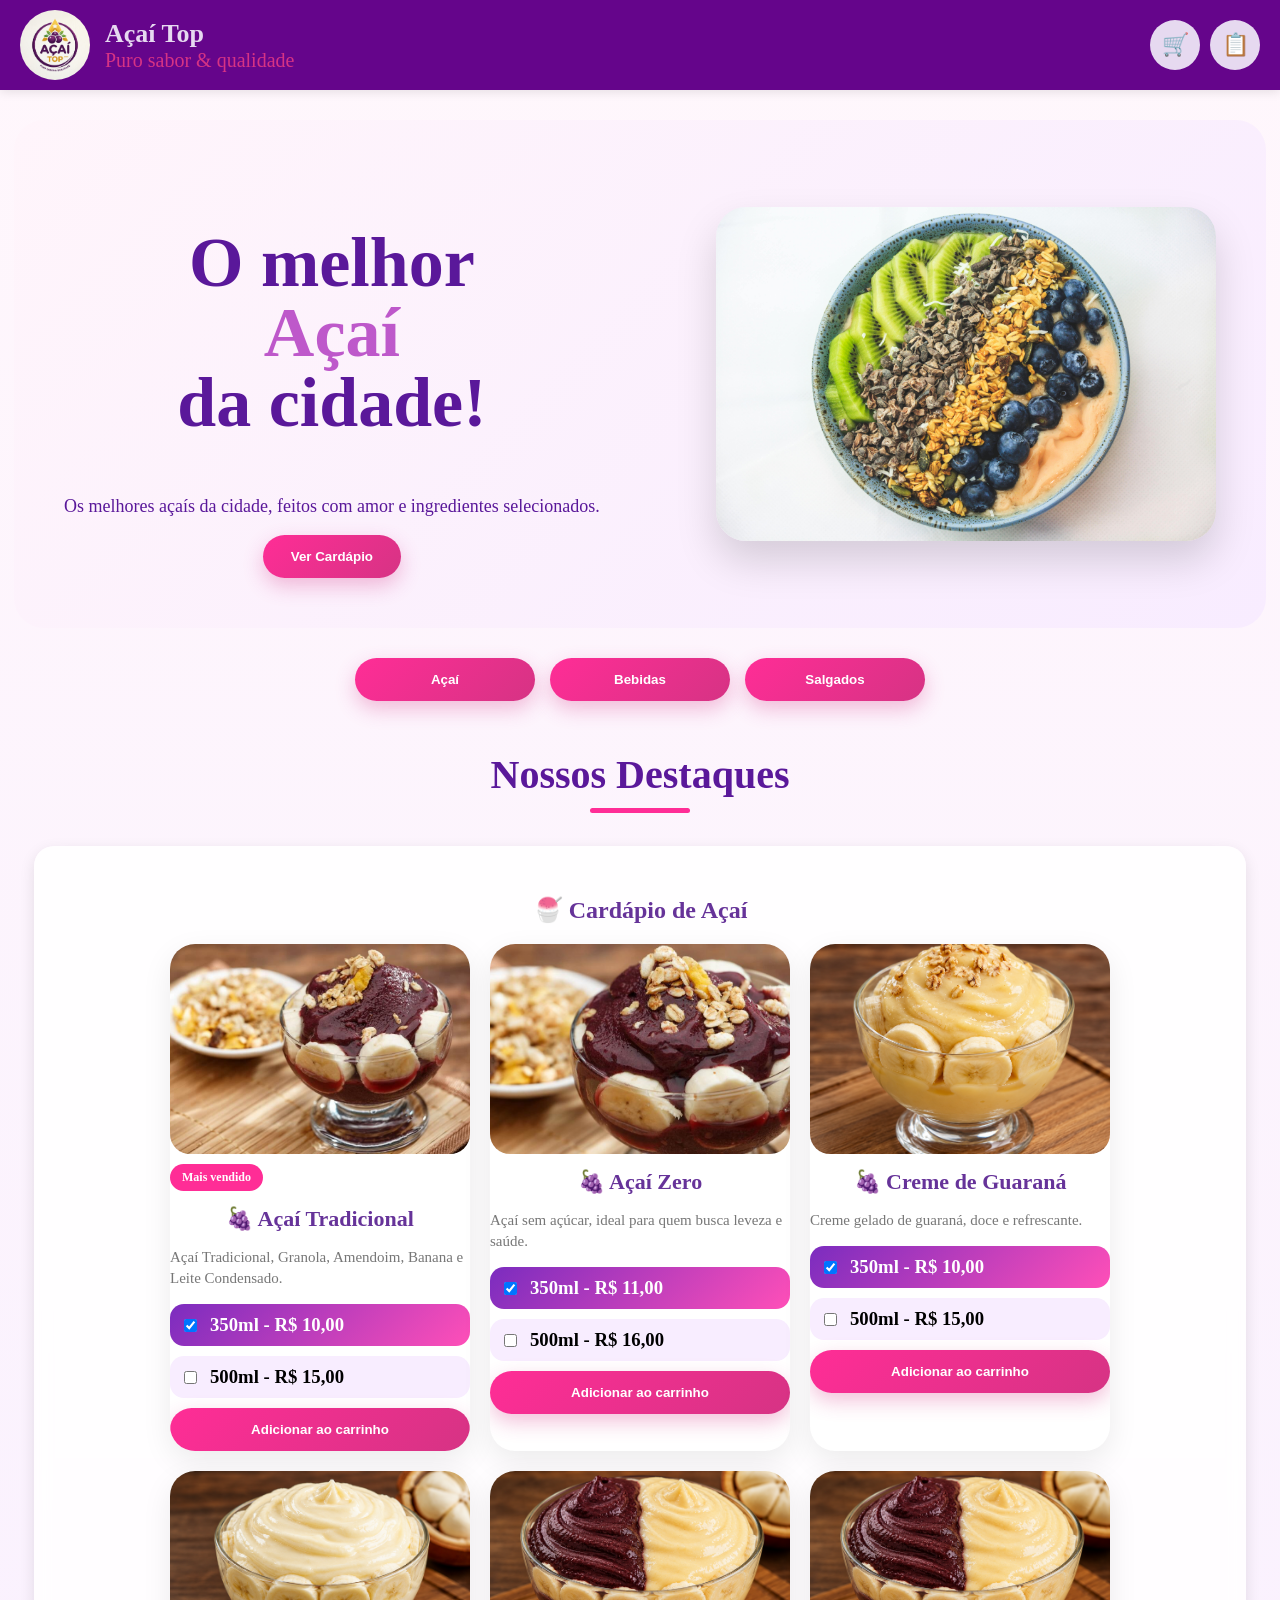
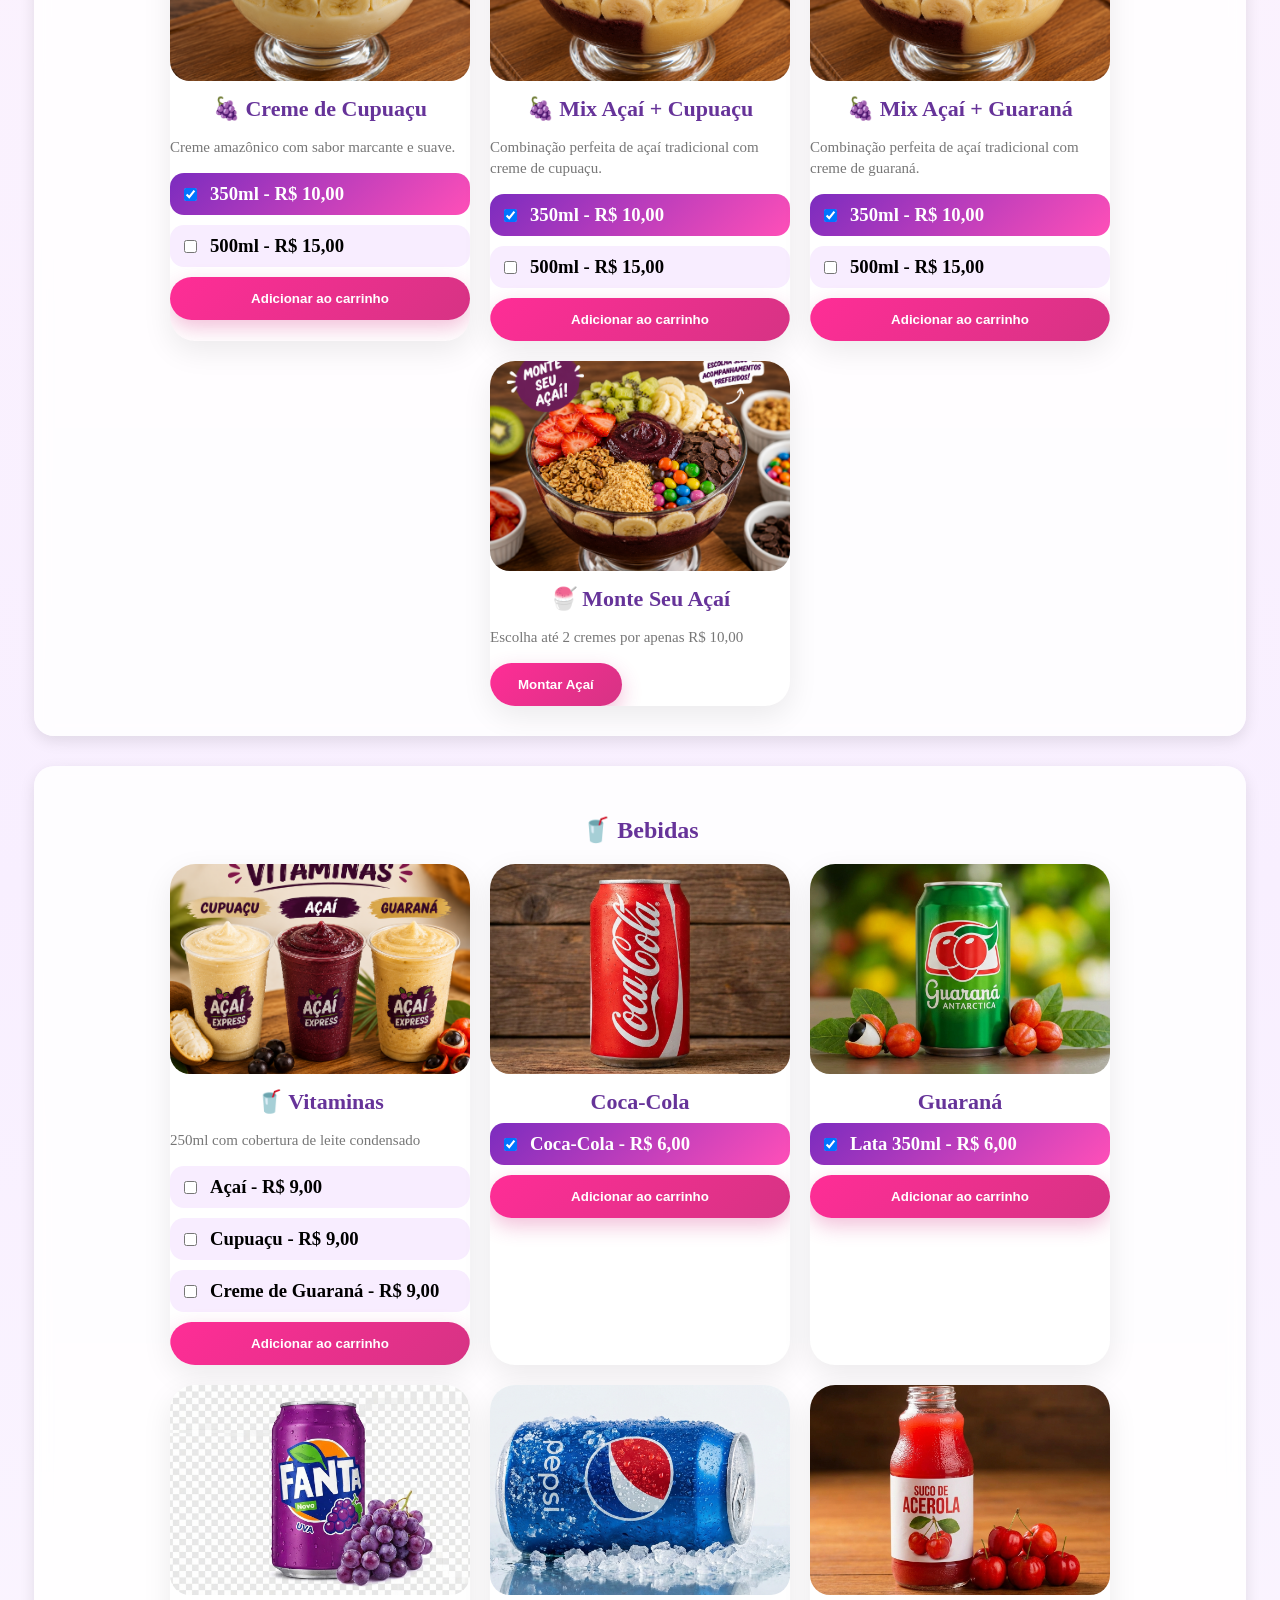
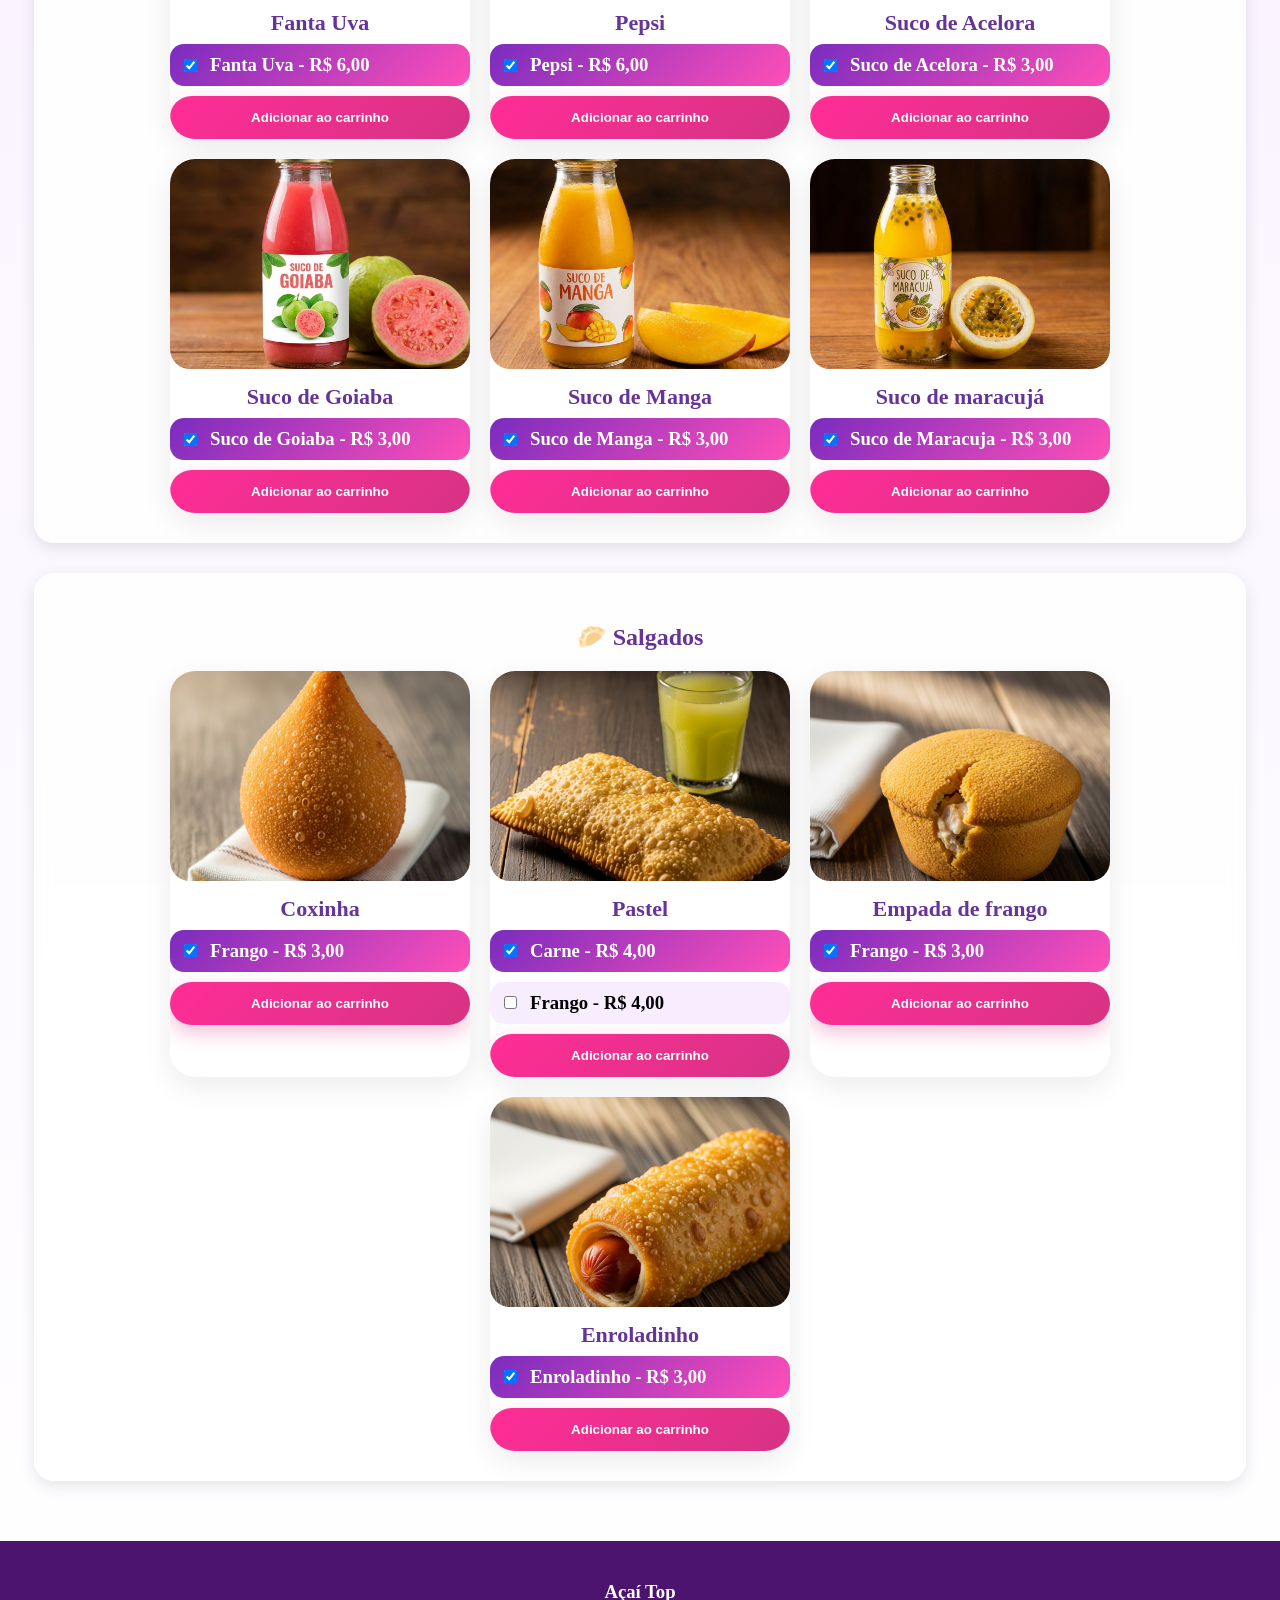
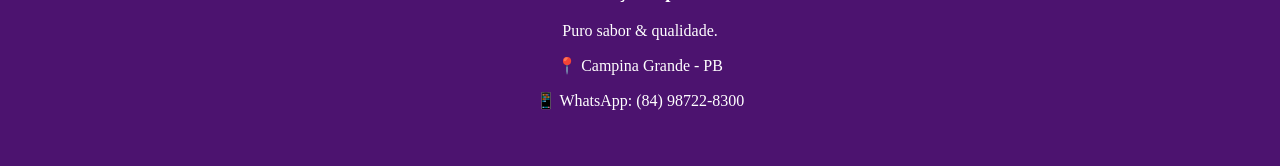
==== commit 55f77c5b: "atualizar" ====
--- a/index.html
+++ b/index.html
@@ -9,7 +9,13 @@
 <body>
 
 <header id="topo">
-    <h1 class="titulo">🍇 Açaí Top</h1>
+   <div class="logo">
+   <img src="img/logo.png" alt="Logo Açaí Top">
+    <div class="logo-texto">
+        <h1>Açaí Top</h1>
+        <p>Puro sabor & qualidade</p>
+    </div>
+</div>
 
     <div class="acoes">
         <a href="carrinho.html" class="btn-icone">🛒</a>
@@ -19,7 +25,11 @@
 
 <section class="corpo">
     <div class="texto">
-        <h2>Açaí Fresquinho</h2>
+    <h2>
+        O melhor<br>
+        <span>Açaí</span><br>
+        da cidade!
+    </h2>
         <p>Os melhores açaís da cidade, feitos com amor e ingredientes selecionados.</p>
         <button id="btn-ver-cardapio">Ver Cardápio</button>
     </div>
@@ -33,6 +43,10 @@
     <button class="but3" id="btn-salgados">Salgados</button>
 </section>
 
+<section class="titulo-secao">
+    <h2>Nossos Destaques</h2>
+</section>
+
 <section id="cardapio-acai" class="cardapio">
     <h2>🍧 Cardápio de Açaí</h2>
 
@@ -42,6 +56,8 @@
             <div class="cardapio-img">
                 <img src="img/açaiC.jpg" alt="Açaí Tradicional">
             </div>
+
+            <span class="destaque">Mais vendido</span>
 
             <h2>🍇 Açaí Tradicional</h2>
             <p>Açaí Tradicional, Granola, Amendoim, Banana e Leite Condensado.</p>
@@ -488,6 +504,17 @@
     </div>
 </section>
 
+
+
+<footer>
+    <h3>Açaí Top</h3>
+
+    <p>Puro sabor & qualidade.</p>
+
+    <p>📍 Campina Grande - PB</p>
+
+    <p>📱 WhatsApp: (84) 98722-8300</p>
+</footer>
 <script src="scripts.js"></script>
 </body>
 </html>
--- a/style.css
+++ b/style.css
@@ -1,10 +1,15 @@
 body {
     margin: 0;
     padding: 0;
-    font-family: Georgia, 'Times New Roman', Times, serif;
-    background: linear-gradient(180deg, #f5e6f7, #ffffff);
-}
-
+    font-family: 'Poppins', Arial, sans-serif;
+    background:
+linear-gradient(
+180deg,
+#fff7fc,
+#f8efff,
+#ffffff
+);
+}
 html {
     scroll-behavior: smooth;
 }
@@ -15,7 +20,7 @@
     display: flex;
     justify-content: space-between;
     align-items: center;
-    background: white;
+    background: rgb(101, 5, 139);
     padding: 10px 20px;
     position: fixed;
     width: 100%;
@@ -25,6 +30,11 @@
     box-sizing: border-box;
 }
 
+.logo-texto {
+    font-family: Georgia, 'Times New Roman', Times, serif;
+}
+
+
 .titulo {
     color: #663399;
 }
@@ -32,6 +42,7 @@
 .acoes {
     display: flex;
     gap: 10px;
+    
 }
 
 .btn-icone {
@@ -50,19 +61,33 @@
 
 /* HERO */
 
-.corpo {
-    margin-top: 100px;
-    padding: 30px;
-    display: flex;
-    align-items: center;
-    justify-content: center;
-    gap: 40px;
-}
-
-.corpo img {
-    width: 100%;
-    max-width: 600px;
-    border-radius: 15px;
+.corpo{
+    margin-top:120px;
+    padding:50px;
+    display:flex;
+    align-items:center;
+    justify-content:space-between;
+    gap:40px;
+
+    background:
+    linear-gradient(
+        135deg,
+        #fff5fb,
+        #f8ecff
+    );
+
+    border-radius:30px;
+    width:90%;
+    margin-left:auto;
+    margin-right:auto;
+}
+
+.corpo img{
+    width:100%;
+    max-width:500px;
+    border-radius:30px;
+    box-shadow:
+    0 20px 40px rgba(0,0,0,.15);
 }
 
 .texto {
@@ -70,13 +95,22 @@
     color: #663399;
 }
 
-.texto h2 {
-    font-size: 50px;
+.texto h2{
+    font-size:70px;
+    color:#5a189a;
+    line-height:1;
+    font-family: Georgia, 'Times New Roman', Times, serif;
+}
+
+.texto h2 span{
+    color:#9f0fb3ad;
+    font-family:  Brush Script MT, Brush Script Std, cursive;
 }
 
 .texto p {
-    color: #777;
+    color: #5a189a;
     font-size: 18px;
+    font-family: Georgia, 'Times New Roman', Times, serif;
 }
 
 /* BOTÕES */
@@ -89,16 +123,18 @@
 .btn-mostrar-opcoes,
 .btn-finalizar {
     border: none;
-    border-radius: 25px;
-    background: linear-gradient(
-        135deg,
-        #6a0dad,
-        #b84b9e
-    );
+    border-radius: 30px;
+   background: linear-gradient(
+    135deg,
+    #ff2d96,
+    #d63384);
     color: white;
-    padding: 12px 25px;
+    padding: 14px 28px;
     cursor: pointer;
     font-weight: bold;
+    box-shadow: 0 8px 20px rgba(214,51,132,.3);
+
+transition: .3s;
 }
 
 #btn-ver-cardapio:hover,
@@ -108,7 +144,7 @@
 .tamanhos button:hover,
 .btn-mostrar-opcoes:hover,
 .btn-finalizar:hover {
-    transform: scale(1.05);
+transform: translateY(-4px);
 }
 
 .buts {
@@ -134,11 +170,13 @@
     background: white;
     border-radius: 20px;
     box-shadow: 0 5px 15px rgba(0,0,0,0.1);
+    font-family: Georgia, 'Times New Roman', Times, serif;
 }
 
 .cardapio h2 {
     text-align: center;
     color: #663399;
+    font-family: fantasy;
 }
 
 .lista-acai {
@@ -148,26 +186,27 @@
     gap: 20px;
 }
 
-.produto-item {
-    width: 300px;
-    background: #fff;
-    border-radius: 15px;
-    padding: 15px;
-    text-align: center;
-    color: #663399;
-    box-shadow: 0 3px 10px rgba(0,0,0,0.1);
-    transition: 0.2s;
-}
-
-.produto-item:hover {
-    transform: scale(1.03);
+.produto-item{
+    width:300px;
+    border-radius:25px;
+    overflow:hidden;
+    background:white;
+    box-shadow:
+    0 10px 30px rgba(0,0,0,.08);
+    transition:.3s;
+}
+
+.produto-item:hover{
+    transform:translateY(-10px);
+    box-shadow:
+    0 20px 40px rgba(90,24,154,.15);
 }
 
 .cardapio-img {
     width: 100%;
-    height: 180px;
+    height: 210px;
     overflow: hidden;
-    border-radius: 15px;
+    border-radius: 20px;
 }
 
 .cardapio-img img {
@@ -176,6 +215,33 @@
     object-fit: cover;
 }
 
+.produto-item h2 {
+    font-size: 22px;
+    margin: 15px 0 8px;
+}
+
+.produto-item p {
+    color: #777;
+    font-size: 15px;
+    line-height: 1.4;
+}
+
+.cardapio {
+    background: rgba(255, 255, 255, 0.85);
+    backdrop-filter: blur(8px);
+}
+
+.opcao-tamanho {
+    background: #f8edff;
+    padding: 10px;
+    border-radius: 14px;
+}
+
+.opcao-tamanho:has(input:checked) {
+    background: linear-gradient(135deg, #7b2cbf, #ff4fb8);
+    color: white;
+}
+
 .tamanhos {
     display: flex;
     flex-direction: column;
@@ -198,6 +264,7 @@
     display: none;
     text-align: left;
     margin-top: 15px;
+    font-family: Georgia, 'Times New Roman', Times, serif;
 }
 
 .opcoes {
@@ -235,4 +302,87 @@
         width: 100%;
     }
 
-}+}
+
+.logo{
+    display:flex;
+    align-items:center;
+    gap:15px;
+}
+
+.logo img{
+    width:70px;
+    height:70px;
+    border-radius:50%;
+    object-fit:cover;
+    transition:.3s;
+}
+
+.logo img:hover{
+    transform:rotate(8deg) scale(1.1);
+}
+
+.logo-texto h1{
+    margin:0;
+    color:#e6d9f0;
+    font-size:26px;
+    font-family: fantasy;
+}
+
+.logo-texto p{
+    margin:0;
+    color:#d63384;
+    font-size:20px;
+    font-family: fantasy;
+}
+
+.titulo-secao{
+    text-align:center;
+    margin:50px 0 20px;
+}
+
+.titulo-secao h2{
+    color:#5a189a;
+    font-size:40px;
+    font-family: fantasy;
+}
+
+.titulo-secao h2::after{
+    content:"";
+    display:block;
+    width:100px;
+    height:5px;
+    background:#ff2d96;
+    margin:10px auto;
+    border-radius:20px;
+}
+
+footer{
+    background:#4c136f;
+    color:white;
+
+    text-align:center;
+
+    padding:40px 20px;
+
+    margin-top:60px;
+    font-family: Georgia, 'Times New Roman', Times, serif;
+}
+
+footer h3{
+    margin-top:0;
+    color:white;
+    font-family: fantasy;
+}
+
+.destaque{
+    background:#ff2d96;
+    color:white;
+    padding:6px 12px;
+    border-radius:20px;
+    font-size:12px;
+    font-weight:bold;
+    display:inline-block;
+    margin-top:10px;
+}
+
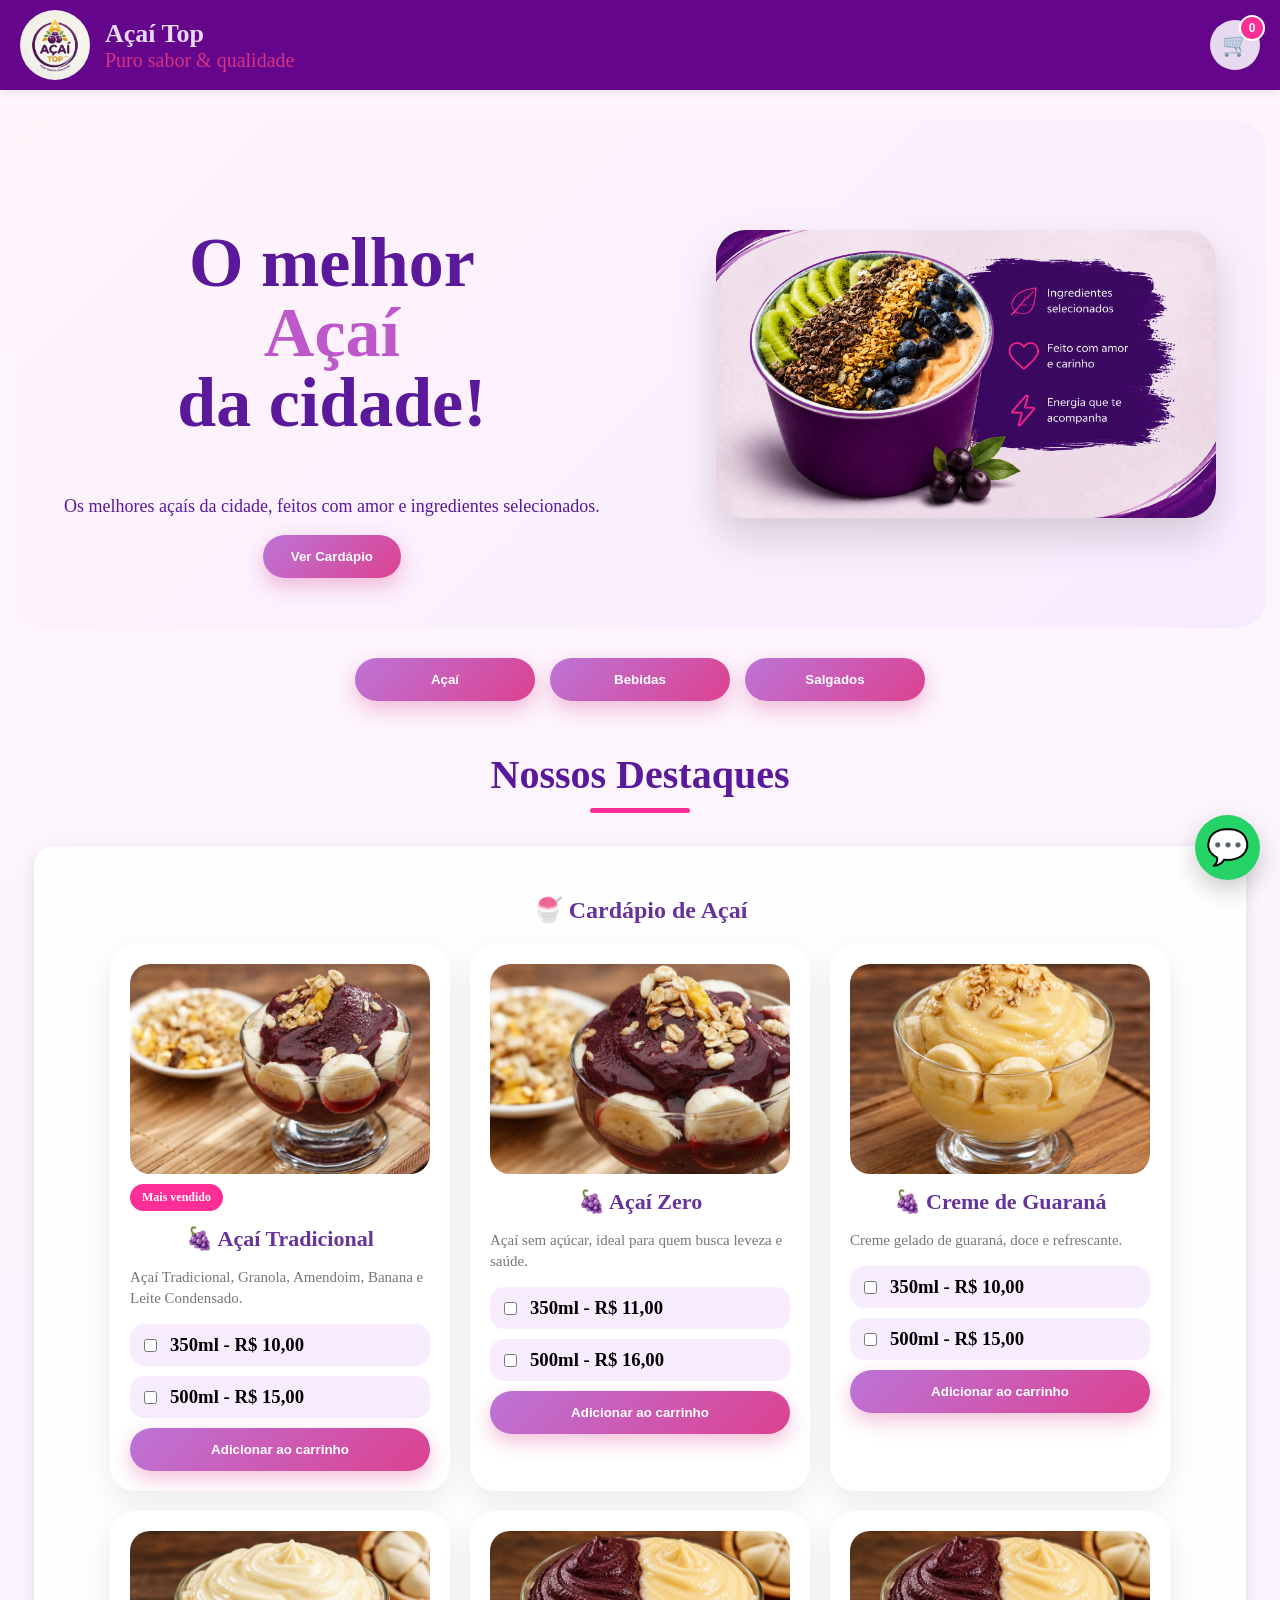
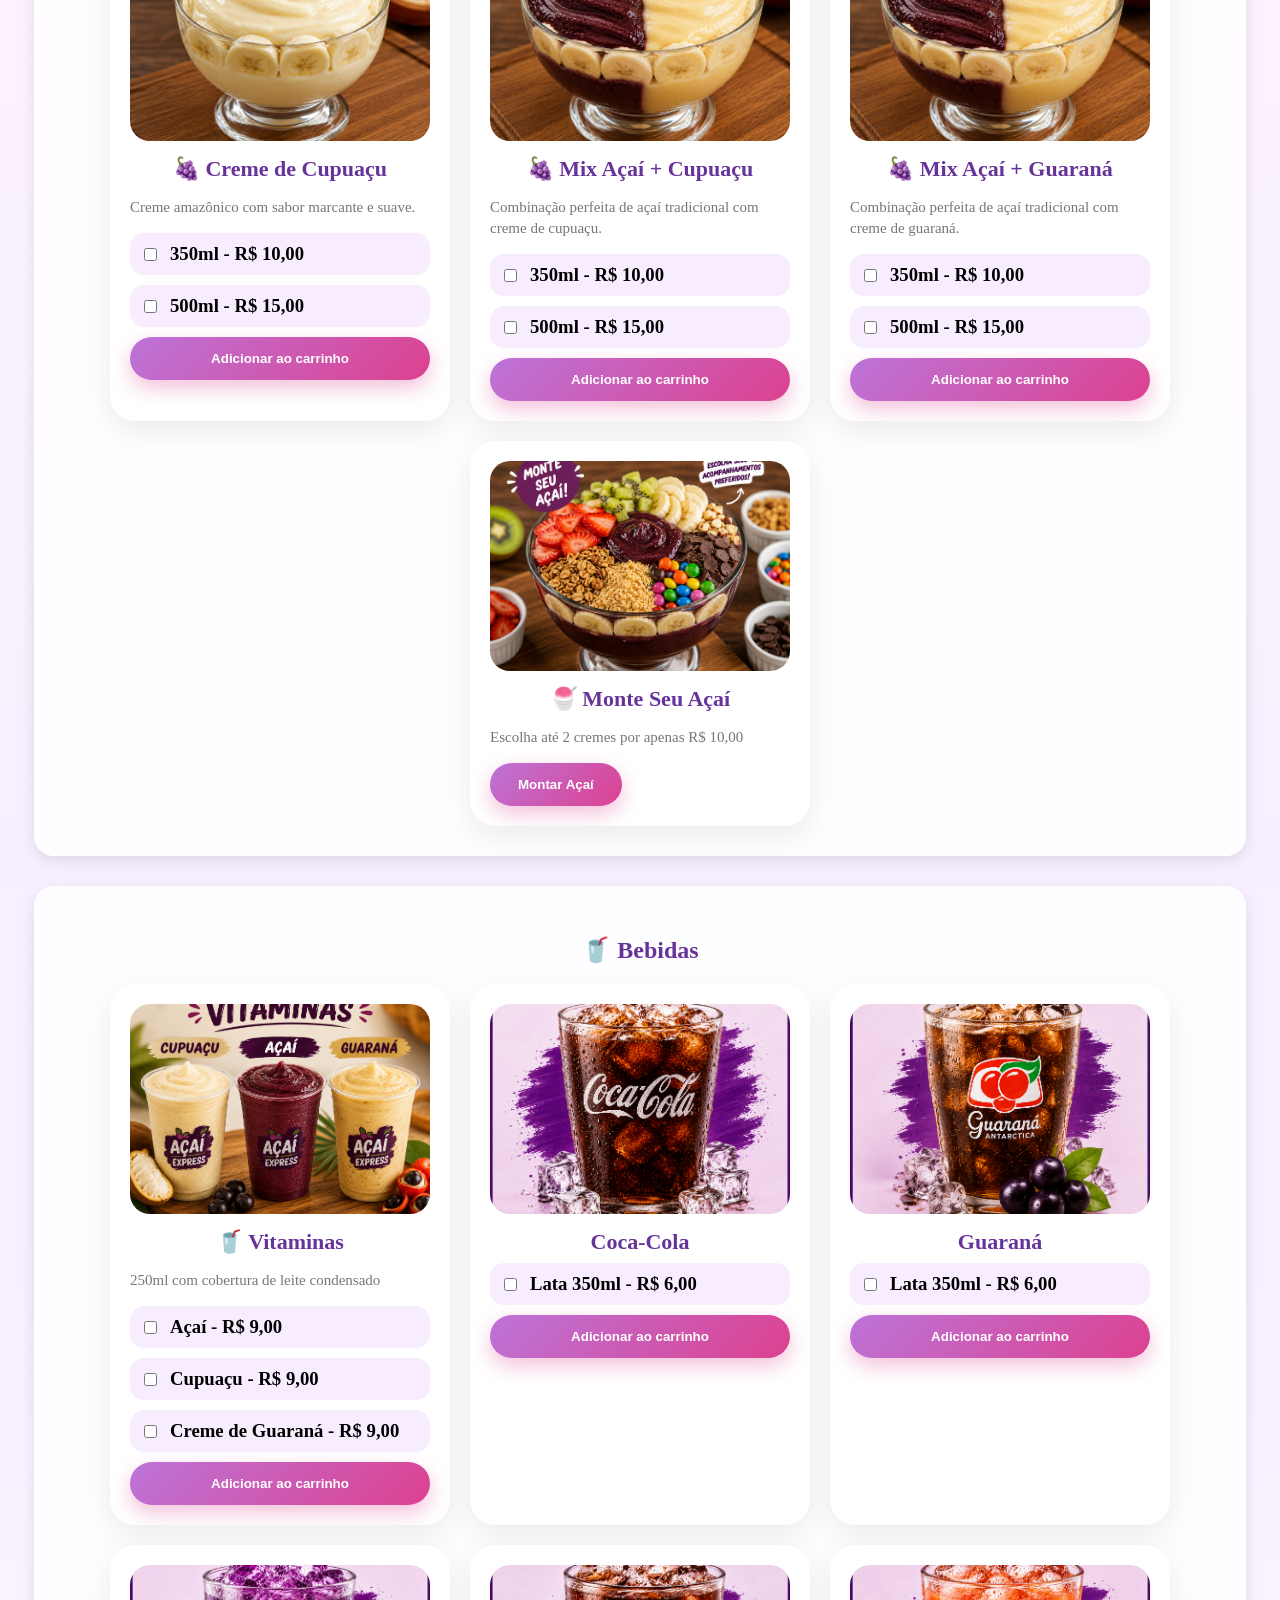
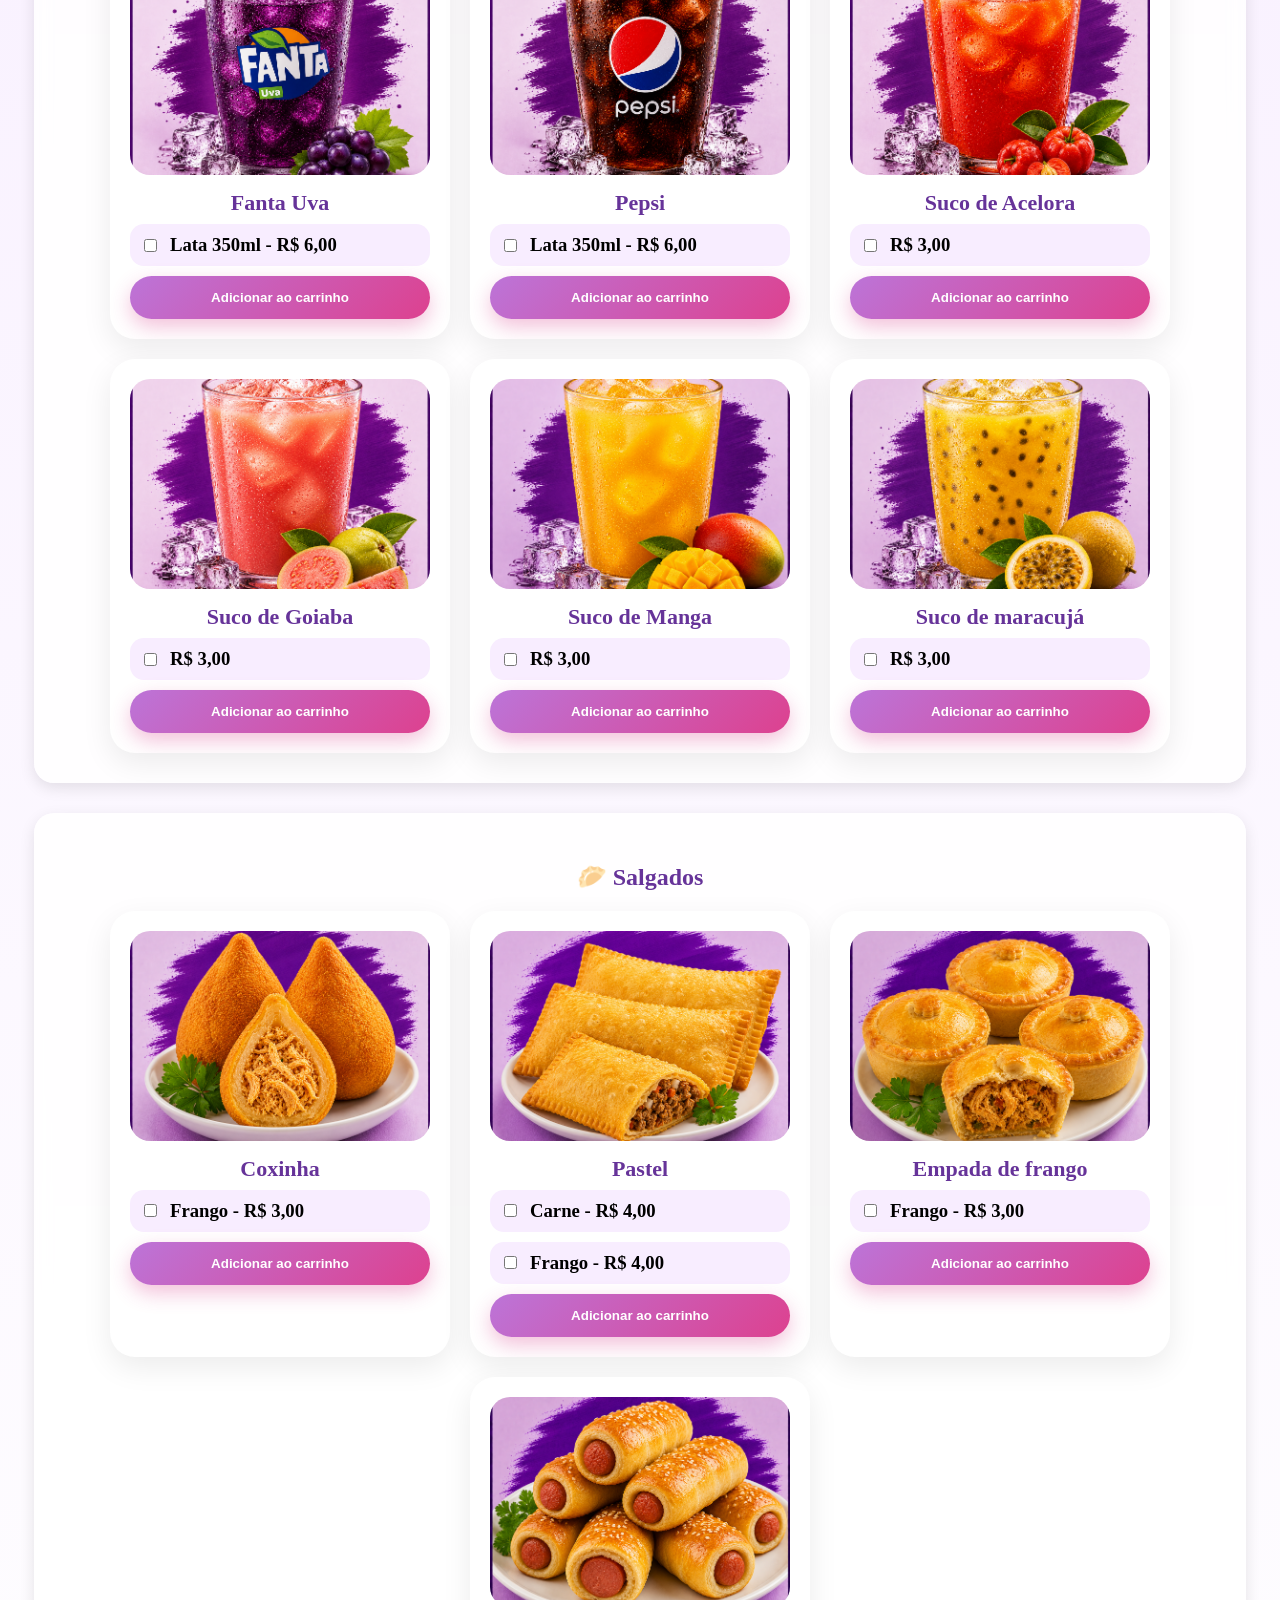
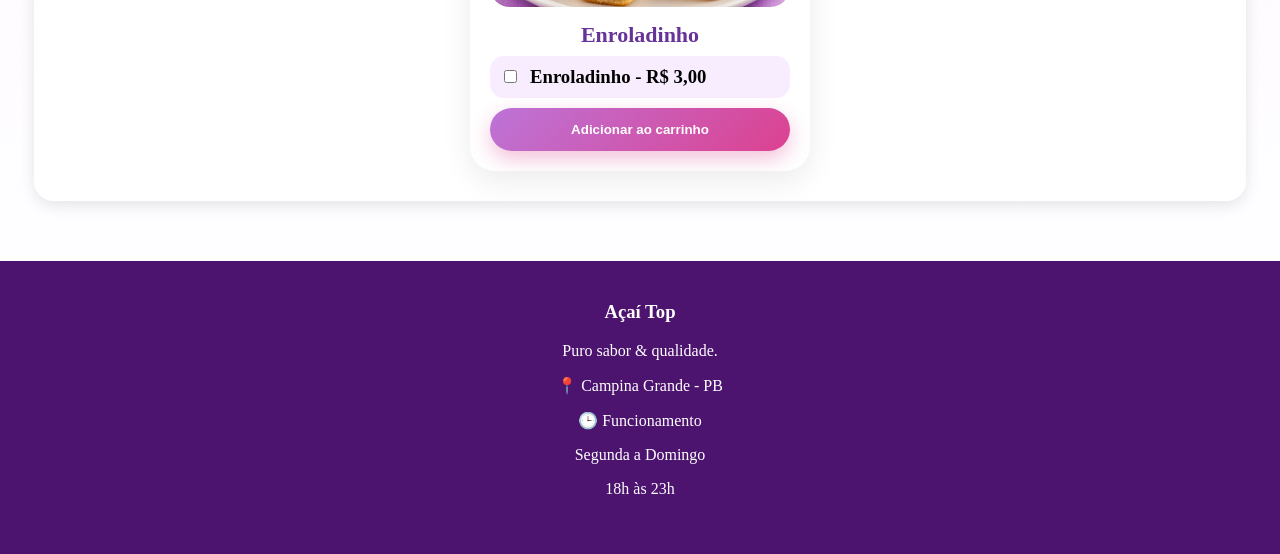
==== commit c02a86fb: "atualização" ====
--- a/index.html
+++ b/index.html
@@ -18,8 +18,10 @@
 </div>
 
     <div class="acoes">
-        <a href="carrinho.html" class="btn-icone">🛒</a>
-        <button class="btn-icone" type="button">📋</button>
+        <a href="carrinho.html" class="btn-icone carrinho-btn">
+    🛒
+    <span id="contador-carrinho">0</span>
+</a>
     </div>
 </header>
 
@@ -34,7 +36,7 @@
         <button id="btn-ver-cardapio">Ver Cardápio</button>
     </div>
 
-    <img src="img/açai.jpeg" alt="Foto de tigela de Açaí">
+    <img src="img/açai2.png" alt="Foto de tigela de Açaí">
 </section>
 
 <section class="buts">
@@ -64,7 +66,7 @@
 
             <div class="tamanhos">
                 <label class="opcao-tamanho">
-                    <input type="checkbox" name="tradicional" value="Açaí Tradicional 350ml - R$ 10.00" checked>
+                    <input type="checkbox" name="tradicional" value="Açaí Tradicional 350ml - R$ 10.00">
                     <h3>350ml - R$ 10,00</h3>
                 </label>
 
@@ -87,7 +89,7 @@
 
             <div class="tamanhos">
                 <label class="opcao-tamanho">
-                    <input type="checkbox" name="acai-zero" value="Açaí Zero 350ml - R$ 11.00" checked>
+                    <input type="checkbox" name="acai-zero" value="Açaí Zero 350ml - R$ 11.00">
                     <h3>350ml - R$ 11,00</h3>
                 </label>
 
@@ -110,7 +112,7 @@
 
             <div class="tamanhos">
                 <label class="opcao-tamanho">
-                    <input type="checkbox" name="guarana" value="Creme de Guaraná 350ml - R$ 10.00" checked>
+                    <input type="checkbox" name="guarana" value="Creme de Guaraná 350ml - R$ 10.00">
                     <h3>350ml - R$ 10,00</h3>
                 </label>
 
@@ -133,7 +135,7 @@
 
             <div class="tamanhos">
                 <label class="opcao-tamanho">
-                    <input type="checkbox" name="cupuacu" value="Creme de Cupuaçu 350ml - R$ 10.00" checked>
+                    <input type="checkbox" name="cupuacu" value="Creme de Cupuaçu 350ml - R$ 10.00">
                     <h3>350ml - R$ 10,00</h3>
                 </label>
 
@@ -156,7 +158,7 @@
 
             <div class="tamanhos">
                 <label class="opcao-tamanho">
-                    <input type="checkbox" name="acai-cupuacu" value="Mix Açaí + Cupuaçu 350ml - R$ 10.00" checked>
+                    <input type="checkbox" name="acai-cupuacu" value="Mix Açaí + Cupuaçu 350ml - R$ 10.00" >
                     <h3>350ml - R$ 10,00</h3>
                 </label>
 
@@ -179,7 +181,7 @@
 
             <div class="tamanhos">
                 <label class="opcao-tamanho">
-                    <input type="checkbox" name="acai-guarana" value="Mix Açaí + Guaraná 350ml - R$ 10.00" checked>
+                    <input type="checkbox" name="acai-guarana" value="Mix Açaí + Guaraná 350ml - R$ 10.00" >
                     <h3>350ml - R$ 10,00</h3>
                 </label>
 
@@ -295,8 +297,8 @@
 
             <div class="tamanhos">
                 <label class="opcao-tamanho">
-                    <input type="checkbox" name="coca" value="Coca-Cola - R$ 6.00" checked>
-                    <h3>Coca-Cola - R$ 6,00</h3>
+                    <input type="checkbox" name="coca" value="Coca-Cola - R$ 6.00">
+                    <h3>Lata 350ml - R$ 6,00</h3>
                 </label>
 
                 <button onclick="adicionarCarrinho(this)">Adicionar ao carrinho</button>
@@ -312,7 +314,7 @@
 
             <div class="tamanhos">
                 <label class="opcao-tamanho">
-                    <input type="checkbox" name="guarana-bebida" value="Guaraná Lata 350ml - R$ 6.00" checked>
+                    <input type="checkbox" name="guarana-bebida" value="Guaraná Lata 350ml - R$ 6.00">
                     <h3>Lata 350ml - R$ 6,00</h3>
                 </label>
 
@@ -328,8 +330,8 @@
 
             <div class="tamanhos">
                 <label class="opcao-tamanho">
-                    <input type="checkbox" name="Fanta" value="Fanta uva - R$ 6.00" checked>
-                    <h3>Fanta Uva - R$ 6,00</h3>
+                    <input type="checkbox" name="Fanta" value="Fanta uva - R$ 6.00">
+                    <h3>Lata 350ml - R$ 6,00</h3>
                 </label>
 
                 <button onclick="adicionarCarrinho(this)">Adicionar ao carrinho</button>
@@ -345,8 +347,8 @@
 
             <div class="tamanhos">
                 <label class="opcao-tamanho">
-                    <input type="checkbox" name="Refri" value="Pepsi - R$ 6.00" checked>
-                    <h3> Pepsi - R$ 6,00</h3>
+                    <input type="checkbox" name="Refri" value="Pepsi - R$ 6.00">
+                    <h3>Lata 350ml - R$ 6,00</h3>
                 </label>
 
                 <button onclick="adicionarCarrinho(this)">Adicionar ao carrinho</button>
@@ -362,8 +364,8 @@
 
             <div class="tamanhos">
                 <label class="opcao-tamanho">
-                    <input type="checkbox" name="suco" value="acelora - R$ 3.00" checked>
-                    <h3> Suco de Acelora - R$ 3,00</h3>
+                    <input type="checkbox" name="suco" value="acelora - R$ 3.00">
+                    <h3>R$ 3,00</h3>
                 </label>
 
                 <button onclick="adicionarCarrinho(this)">Adicionar ao carrinho</button>
@@ -379,8 +381,8 @@
 
             <div class="tamanhos">
                 <label class="opcao-tamanho">
-                    <input type="checkbox" name="suco" value="Goiaba - R$ 3.00" checked>
-                    <h3> Suco de Goiaba - R$ 3,00</h3>
+                    <input type="checkbox" name="suco" value="Goiaba - R$ 3.00" >
+                    <h3>R$ 3,00</h3>
                 </label>
 
                 <button onclick="adicionarCarrinho(this)">Adicionar ao carrinho</button>
@@ -396,8 +398,8 @@
 
             <div class="tamanhos">
                 <label class="opcao-tamanho">
-                    <input type="checkbox" name="suco" value="manga - R$ 3.00" checked>
-                    <h3> Suco de Manga - R$ 3,00</h3>
+                    <input type="checkbox" name="suco" value="manga - R$ 3.00" >
+                    <h3>R$ 3,00</h3>
                 </label>
 
                 <button onclick="adicionarCarrinho(this)">Adicionar ao carrinho</button>
@@ -413,8 +415,8 @@
 
             <div class="tamanhos">
                 <label class="opcao-tamanho">
-                    <input type="checkbox" name="suco" value="Maracuja - R$ 3.00" checked>
-                    <h3> Suco de Maracuja - R$ 3,00</h3>
+                    <input type="checkbox" name="suco" value="Maracuja - R$ 3.00">
+                    <h3>R$ 3,00</h3>
                 </label>
                 <button onclick="adicionarCarrinho(this)">Adicionar ao carrinho</button>
             </div>
@@ -437,7 +439,7 @@
 
             <div class="tamanhos">
                 <label class="opcao-tamanho">
-                    <input type="checkbox" name="coxinha" value="Coxinha de Frango - R$ 3.00" checked>
+                    <input type="checkbox" name="coxinha" value="Coxinha de Frango - R$ 3.00">
                     <h3>Frango - R$ 3,00</h3>
                 </label>
 
@@ -454,7 +456,7 @@
 
             <div class="tamanhos">
                 <label class="opcao-tamanho">
-                    <input type="checkbox" name="pastel" value="Pastel de Carne - R$ 4.00" checked>
+                    <input type="checkbox" name="pastel" value="Pastel de Carne - R$ 4.00" >
                     <h3>Carne - R$ 4,00</h3>
                 </label>
 
@@ -476,7 +478,7 @@
 
             <div class="tamanhos">
                 <label class="opcao-tamanho">
-                    <input type="checkbox" name="coxinha" value="Coxinha de Frango - R$ 3.00" checked>
+                    <input type="checkbox" name="coxinha" value="Coxinha de Frango - R$ 3.00">
                     <h3>Frango - R$ 3,00</h3>
                 </label>
 
@@ -493,7 +495,7 @@
 
             <div class="tamanhos">
                 <label class="opcao-tamanho">
-                    <input type="checkbox" name="enroladinho" value="Enroladinho - R$ 3.00" checked>
+                    <input type="checkbox" name="enroladinho" value="Enroladinho - R$ 3.00">
                     <h3>Enroladinho - R$ 3,00</h3>
                 </label>
 
@@ -513,8 +515,16 @@
 
     <p>📍 Campina Grande - PB</p>
 
-    <p>📱 WhatsApp: (84) 98722-8300</p>
+    <p>🕒 Funcionamento</p>
+    <p>Segunda a Domingo</p>
+    <p>18h às 23h</p>
 </footer>
+<!-- Botão flutuante do WhatsApp -->
+<a href="https://wa.me/5584987228300"
+   class="whatsapp-fixo"
+   target="_blank">
+   💬
+</a>
 <script src="scripts.js"></script>
 </body>
 </html>
--- a/style.css
+++ b/style.css
@@ -126,8 +126,8 @@
     border-radius: 30px;
    background: linear-gradient(
     135deg,
-    #ff2d96,
-    #d63384);
+    #bc74d8,
+    #dd418f);
     color: white;
     padding: 14px 28px;
     cursor: pointer;
@@ -386,3 +386,59 @@
     margin-top:10px;
 }
 
+.whatsapp-fixo{
+    position: fixed;
+    bottom: 20px;
+    right: 20px;
+    width: 65px;
+    height: 65px;
+    border-radius: 50%;
+    background: #25D366;
+    display:flex;
+    justify-content:center;
+    align-items:center;
+    font-size:35px;
+    text-decoration:none;
+    color:white;
+    box-shadow:0 10px 25px rgba(0,0,0,.2);
+    z-index:9999;
+}
+
+.produto-item{
+    padding:20px;
+}
+
+.produto-item img{
+    transition: .4s;
+}
+
+.produto-item:hover img{
+    transform: scale(1.08);
+}
+
+.carrinho-btn{
+    position: relative;
+}
+
+#contador-carrinho{
+    position: absolute;
+    top: -5px;
+    right: -5px;
+
+    background: #ff2d96;
+    color: white;
+
+    width: 22px;
+    height: 22px;
+
+    border-radius: 50%;
+
+    display: flex;
+    align-items: center;
+    justify-content: center;
+
+    font-size: 12px;
+    font-weight: bold;
+
+    border: 2px solid white;
+}
